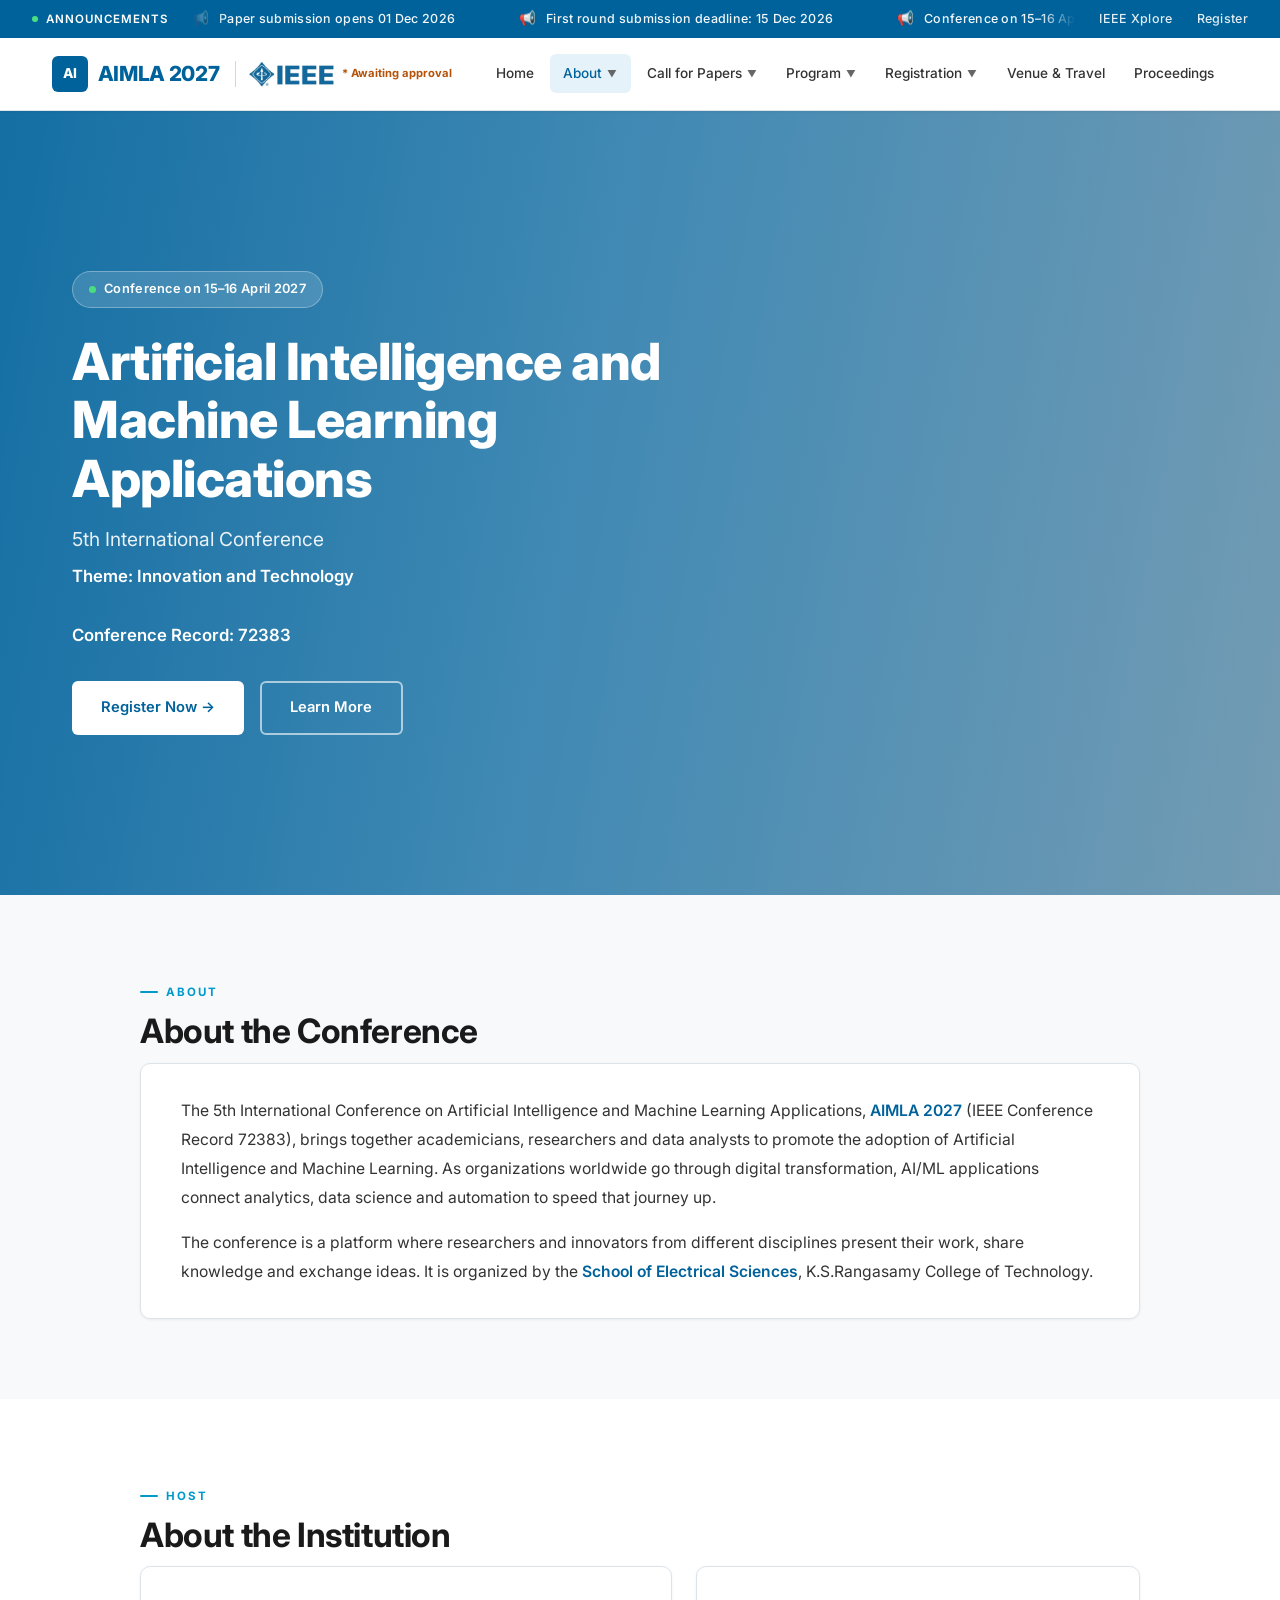
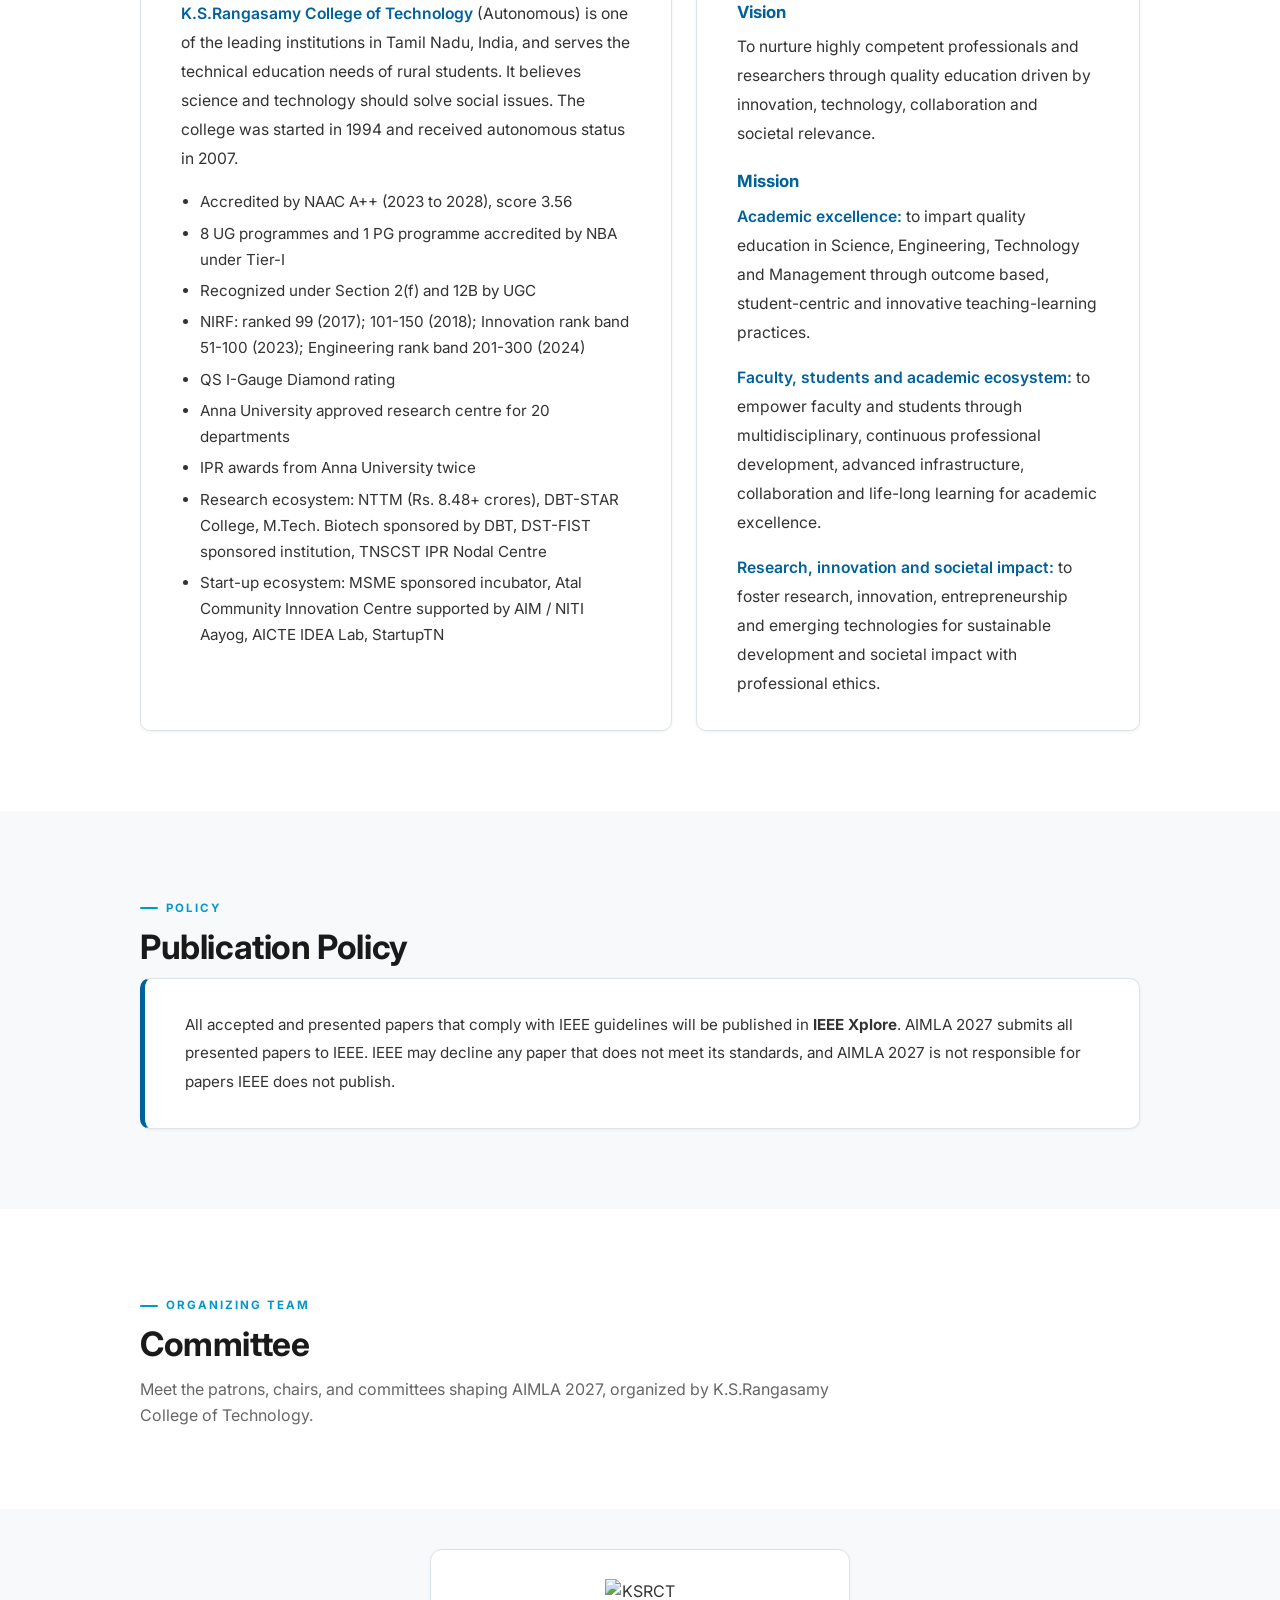
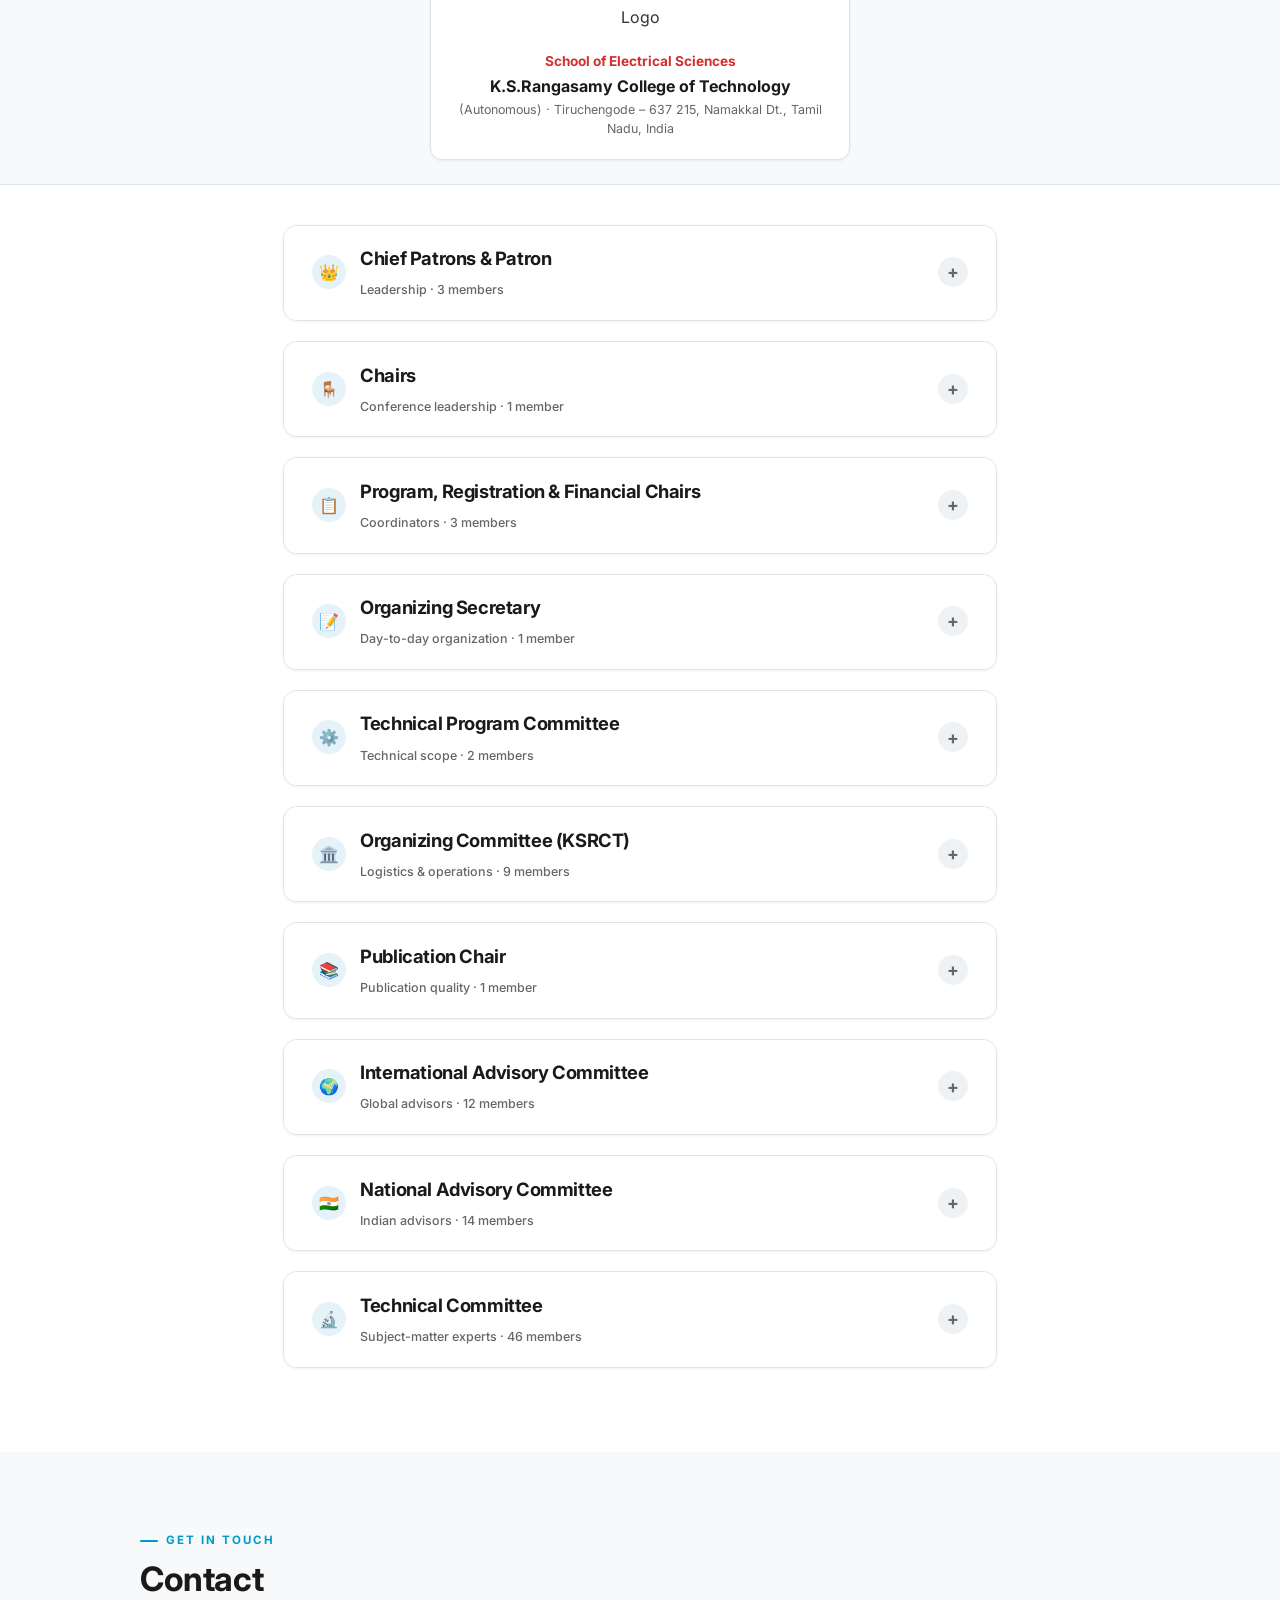
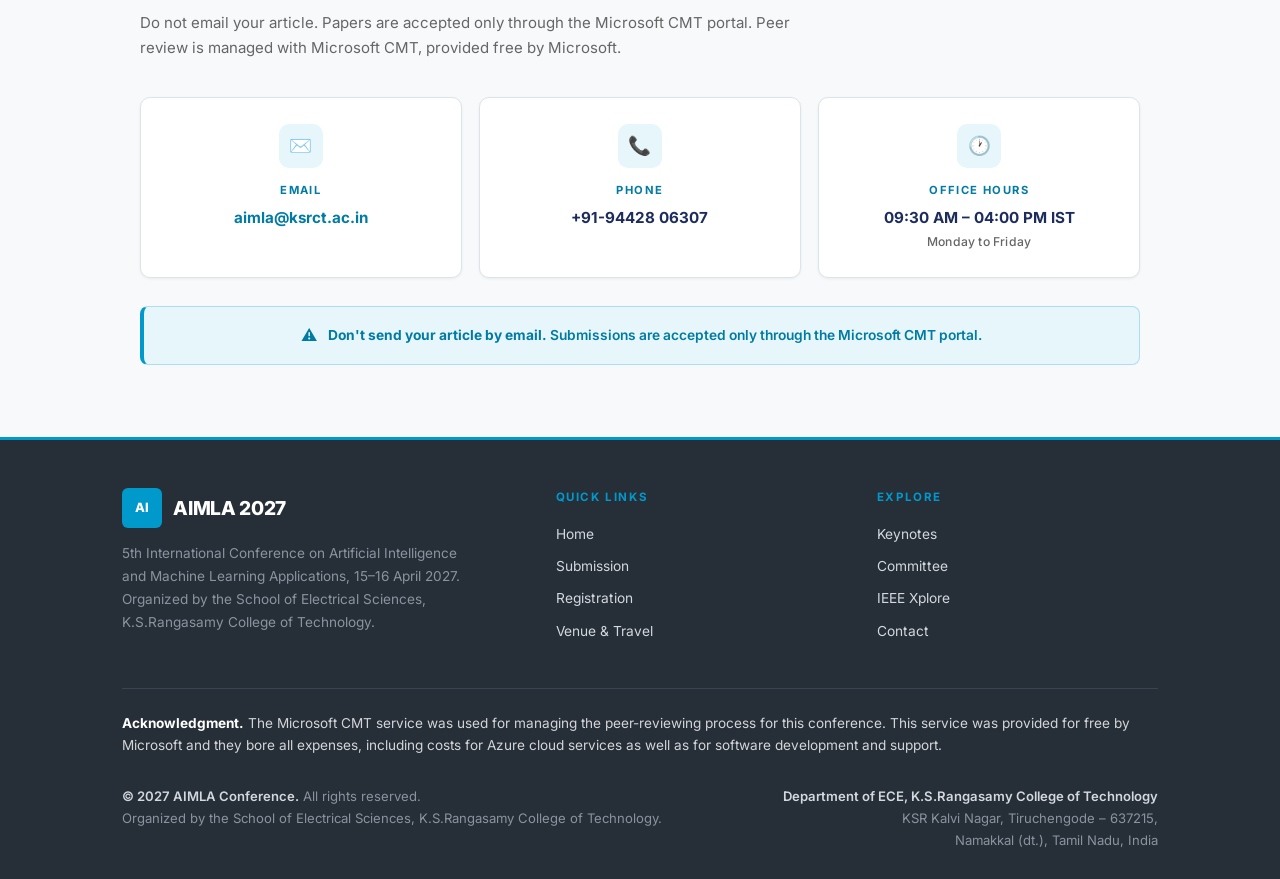
==== about.html @ a064c9fe "Update site to match the 1st call for papers brochure - Registration fees: IEEE members $200 / Rs.10" ====
<!DOCTYPE html>
<html lang="en">
<head>
    <meta charset="UTF-8">
    <meta name="viewport" content="width=device-width, initial-scale=1.0">
    <title>About AIMLA 2027 - International Conference on AI &amp; ML Applications</title>
    <meta name="description" content="AIMLA 2027: 5th International Conference on Artificial Intelligence and Machine Learning Applications, 15–16 April 2027, K.S.Rangasamy College of Technology, Tiruchengode.">
    <link rel="preconnect" href="https://fonts.googleapis.com">
    <link rel="preconnect" href="https://fonts.gstatic.com" crossorigin>
    <link href="https://fonts.googleapis.com/css2?family=Inter:wght@300;400;500;600;700;800&family=Playfair+Display:ital,wght@0,600;0,700;1,600&display=swap" rel="stylesheet">
    <link rel="stylesheet" href="assets/css/site-header.css">
    <link rel="stylesheet" href="assets/css/about.css">
    <link rel="stylesheet" href="assets/css/site-footer.css">
</head>
<body>

    <!-- ===== TOP UTILITY BAR ===== -->
    <div class="top-bar">
        <div class="top-bar-left">Announcements</div>

        <div class="marquee-wrap" aria-label="Announcements">
            <div class="marquee-track">
                <span>Paper submission opens 01 Dec 2026</span>
                <span>First round submission deadline: 15 Dec 2026</span>
                <span>Conference on 15–16 April 2027</span>
                <span>Hybrid mode is only for foreign authors · Indian authors must present offline</span>
                <span>Submit only via Microsoft CMT portal</span>
                <!-- duplicate for seamless loop -->
                <span aria-hidden="true">Paper submission opens 01 Dec 2026</span>
                <span aria-hidden="true">First round submission deadline: 15 Dec 2026</span>
                <span aria-hidden="true">Conference on 15–16 April 2027</span>
                <span aria-hidden="true">Hybrid mode is only for foreign authors · Indian authors must present offline</span>
                <span aria-hidden="true">Submit only via Microsoft CMT portal</span>
            </div>
        </div>

        <div class="top-bar-links">
            <a href="https://ieeexplore.ieee.org" target="_blank" rel="noopener">IEEE Xplore</a>
            <a href="registration.html#registration">Register</a>
        </div>
    </div>

    <!-- ===== NAVIGATION ===== -->
    <nav>
        <div class="nav-container">
            <a href="index.html" class="nav-logo">
                <span class="logo-mark">AI</span>
                AIMLA 2027                <span class="ieee-tag">
                    <img src="assets/img/ieee-logo.png" alt="IEEE" class="ieee-mark">
                    <span class="ieee-approval">* Awaiting approval</span>
                </span>
            </a>

            <button class="mobile-toggle" onclick="toggleNav()" aria-label="Menu">☰</button>

            <ul class="nav-menu" id="navMenu">
                <li class="nav-item">
                    <a href="index.html">Home</a>
                </li>

                <li class="nav-item active">
                    <a href="about.html">About <span class="chevron">▼</span></a>
                    <ul class="dropdown">
                        <li><a href="about.html#about">About Conference</a></li>
                        <li><a href="about.html#committee">Committee</a></li>
                        <li><a href="callforpapers.html#keynote-speakers">Keynote Speakers</a></li>
                    </ul>
                </li>

                <li class="nav-item">
                    <a href="callforpapers.html">Call for Papers <span class="chevron">▼</span></a>
                    <ul class="dropdown">
                        <li><a href="callforpapers.html#topics">Topics</a></li>
                        <li><a href="callforpapers.html#submission">Submission</a></li>
                        <li><a href="callforpapers.html#guidelines">Guidelines</a></li>
                    </ul>
                </li>

                <li class="nav-item">
                    <a href="program.html">Program <span class="chevron">▼</span></a>
                    <ul class="dropdown">
                        <li><a href="program.html#dates">Important Dates</a></li>
                        <li><a href="program.html#schedule">Schedule / Technical Sessions</a></li>
                    </ul>
                </li>

                <li class="nav-item">
                    <a href="registration.html">Registration <span class="chevron">▼</span></a>
                    <ul class="dropdown">
                        <li><a href="registration.html#fees">Fees</a></li>
                        <li><a href="registration.html#registration">Register Now</a></li>
                    </ul>
                </li>

                <li class="nav-item">
                    <a href="venue-travel.html">Venue &amp; Travel</a>
                </li>

                <li class="nav-item">
                    <a href="proceedings.html">Proceedings</a>
                </li>
            </ul>
        </div>
    </nav>
    <!-- ===== HERO ===== -->
    <section class="hero" id="home">
        <div class="hero-bg">
            <div class="slide active" style="background-image: url('https://images.unsplash.com/photo-1540575467063-178a50c2df87?w=1600&amp;q=80');"></div>
            <div class="slide" style="background-image: url('https://images.unsplash.com/photo-1505373877841-8d25f7d46678?w=1600&amp;q=80');"></div>
            <div class="slide" style="background-image: url('https://images.unsplash.com/photo-1515187029135-18ee286d815b?w=1600&amp;q=80');"></div>
            <div class="slide" style="background-image: url('https://images.unsplash.com/photo-1475721027785-f74eccf877e2?w=1600&amp;q=80');"></div>
        </div>
        <div class="hero-overlay"></div>
        <div class="hero-content">
            <div class="hero-inner">
                <div class="hero-badge">
                    <span class="dot"></span>
                    Conference on 15–16 April 2027                </div>
                <h1>Artificial Intelligence and Machine Learning Applications</h1>
                <p class="subtitle">5th International Conference</p>
                <p class="theme">Theme: Innovation and Technology</p>
                <p class="theme">Conference Record: 72383</p>
                <div class="hero-buttons">
                    <a href="registration.html#registration" class="btn btn-primary">Register Now →</a>
                    <a href="#about" class="btn btn-outline">Learn More</a>
                </div>
            </div>
        </div>
    </section>

    <!-- ABOUT -->
    <section id="about" class="alt-bg">
        <div class="container">
            <div class="section-label">About</div>
            <h2 class="section-title">About the Conference</h2>
            <div class="about-grid">
                <div class="about-card">
                    <p>
                        The 5th International Conference on Artificial Intelligence and Machine Learning Applications, <strong>AIMLA 2027</strong> (IEEE Conference Record 72383), brings together academicians, researchers and data analysts to promote the adoption of Artificial Intelligence and Machine Learning. As organizations worldwide go through digital transformation, AI/ML applications connect analytics, data science and automation to speed that journey up.
                    </p>
                    <p>
                        The conference is a platform where researchers and innovators from different disciplines present their work, share knowledge and exchange ideas. It is organized by the <strong>School of Electrical Sciences</strong>, K.S.Rangasamy College of Technology.
                    </p>
                </div>
            </div>
        </div>
    </section>

    <!-- ABOUT THE INSTITUTION -->
    <section id="institution">
        <div class="container">
            <div class="section-label">Host</div>
            <h2 class="section-title">About the Institution</h2>
            <div class="about-grid">
                <div class="about-card">
                    <p>
                        <strong>K.S.Rangasamy College of Technology</strong> (Autonomous) is one of the leading institutions in Tamil Nadu, India, and serves the technical education needs of rural students. It believes science and technology should solve social issues. The college was started in 1994 and received autonomous status in 2007.
                    </p>
                    <ul class="inst-list">
                        <li>Accredited by NAAC A++ (2023 to 2028), score 3.56</li>
                        <li>8 UG programmes and 1 PG programme accredited by NBA under Tier-I</li>
                        <li>Recognized under Section 2(f) and 12B by UGC</li>
                        <li>NIRF: ranked 99 (2017); 101-150 (2018); Innovation rank band 51-100 (2023); Engineering rank band 201-300 (2024)</li>
                        <li>QS I-Gauge Diamond rating</li>
                        <li>Anna University approved research centre for 20 departments</li>
                        <li>IPR awards from Anna University twice</li>
                        <li>Research ecosystem: NTTM (Rs. 8.48+ crores), DBT-STAR College, M.Tech. Biotech sponsored by DBT, DST-FIST sponsored institution, TNSCST IPR Nodal Centre</li>
                        <li>Start-up ecosystem: MSME sponsored incubator, Atal Community Innovation Centre supported by AIM / NITI Aayog, AICTE IDEA Lab, StartupTN</li>
                    </ul>
                </div>
                <div class="about-card">
                    <h3 class="inst-head">Vision</h3>
                    <p>To nurture highly competent professionals and researchers through quality education driven by innovation, technology, collaboration and societal relevance.</p>
                    <h3 class="inst-head">Mission</h3>
                    <p><strong>Academic excellence:</strong> to impart quality education in Science, Engineering, Technology and Management through outcome based, student-centric and innovative teaching-learning practices.</p>
                    <p><strong>Faculty, students and academic ecosystem:</strong> to empower faculty and students through multidisciplinary, continuous professional development, advanced infrastructure, collaboration and life-long learning for academic excellence.</p>
                    <p><strong>Research, innovation and societal impact:</strong> to foster research, innovation, entrepreneurship and emerging technologies for sustainable development and societal impact with professional ethics.</p>
                </div>
            </div>
        </div>
    </section>

    <!-- PUBLICATION POLICY -->
    <section id="policy" class="alt-bg">
        <div class="container">
            <div class="section-label">Policy</div>
            <h2 class="section-title">Publication Policy</h2>
            <div class="policy-card">
                <p>
                    All accepted and presented papers that comply with IEEE guidelines will be published in <strong>IEEE Xplore</strong>. AIMLA 2027 submits all presented papers to IEEE. IEEE may decline any paper that does not meet its standards, and AIMLA 2027 is not responsible for papers IEEE does not publish.
                </p>
</div>
        </div>
    </section>

    <!-- COMMITTEE HEADER (replaces the old Committee Hero) -->
    <section id="committee">
        <div class="container">
            <div class="section-label">Organizing Team</div>
            <h2 class="section-title">Committee</h2>
            <p class="section-desc" style="color: var(--text-muted); font-size: 1rem; max-width: 720px; margin-bottom: 0;">
                Meet the patrons, chairs, and committees shaping AIMLA 2027, organized by K.S.Rangasamy College of Technology.
            </p>
        </div>
    </section>

    <!-- ===== ORGANIZERS ===== -->
    <section class="organizers" id="organizers" style="padding: 2.5rem 2rem 1.5rem;">
        <div class="org-grid org-single">
            <div class="org-card">
                <div class="org-logo">
                    <img src="https://static.wixstatic.com/media/8faa5b_3dc1d5462a7143ef912d4c96c3cba449~mv2.png/v1/fill/w_165,h_153,al_c,q_85/8faa5b_3dc1d5462a7143ef912d4c96c3cba449~mv2.png" alt="KSRCT Logo" loading="lazy">
                </div>
                <h3>School of Electrical Sciences</h3>
                <h4>K.S.Rangasamy College of Technology</h4>
                <p>(Autonomous) · Tiruchengode – 637 215, Namakkal Dt., Tamil Nadu, India</p>
            </div>

        </div>
    </section>

    <!-- ===== COMMITTEE LAYOUT: ALL COLLAPSIBLE SECTIONS ===== -->
    <div class="committee-layout">

        <!-- 1. CHIEF PATRONS & PATRON -->
        <div class="committee-section" id="chief-patrons">
            <button class="section-header" onclick="toggleSection(this)">
                <div class="section-header-left">
                    <span class="section-icon-badge">👑</span>
                    <div>
                        <div class="section-title">Chief Patrons &amp; Patron</div>
                        <div class="section-subtitle">Leadership · 3 members</div>
                    </div>
                </div>
                <span class="section-toggle-icon">+</span>
            </button>
            <div class="section-body">
                <div class="section-body-inner">
                    <div class="member-list">
                        <div class="member-item">
                            <span class="member-name">Mr. R. Srinivasan</span>
                            <span class="member-detail">Chairman, KSREI</span>
                        </div>
                        <div class="member-item">
                            <span class="member-name">Mr. K. S. Sachin</span>
                            <span class="member-detail">Vice Chairman, KSREI</span>
                        </div>
                        <div class="member-item">
                            <span class="member-name">Dr. R. Gopalakrishnan</span>
                            <span class="member-detail">Principal, KSRCT</span>
                        </div>
                    </div>
                </div>
            </div>
        </div>

        <!-- 2. CHAIRS -->
        <div class="committee-section" id="chairs">
            <button class="section-header" onclick="toggleSection(this)">
                <div class="section-header-left">
                    <span class="section-icon-badge">🪑</span>
                    <div>
                        <div class="section-title">Chairs</div>
                        <div class="section-subtitle">Conference leadership · 1 member</div>
                    </div>
                </div>
                <span class="section-toggle-icon">+</span>
            </button>
            <div class="section-body">
                <div class="section-body-inner">
                    <div class="member-list">
                        <div class="member-item">
                            <span class="member-name">Dr. K. B. Jayanthi</span>
                            <span class="member-detail">Professor / ECE and Controller of Examination (CoE), KSRCT</span>
                        </div>
                    </div>
                </div>
            </div>
        </div>

        <!-- 3. PROGRAM, REGISTRATION & FINANCIAL CHAIRS -->
        <div class="committee-section" id="program-chairs">
            <button class="section-header" onclick="toggleSection(this)">
                <div class="section-header-left">
                    <span class="section-icon-badge">📋</span>
                    <div>
                        <div class="section-title">Program, Registration &amp; Financial Chairs</div>
                        <div class="section-subtitle">Coordinators · 3 members</div>
                    </div>
                </div>
                <span class="section-toggle-icon">+</span>
            </button>
            <div class="section-body">
                <div class="section-body-inner">
                    <div class="member-list">
                        <div class="member-item">
                            <span class="member-name">Dr. P. Kumar</span>
                            <span class="member-detail">Program Chair</span>
                        </div>
                        <div class="member-item">
                            <span class="member-name">Dr. J. Nithya</span>
                            <span class="member-detail">Conference Registration Chair</span>
                        </div>
                        <div class="member-item">
                            <span class="member-name">Dr. D. Mugilan</span>
                            <span class="member-detail">Financial Chair</span>
                        </div>
                    </div>
                </div>
            </div>
        </div>

        <!-- 4. ORGANIZING SECRETARY -->
        <div class="committee-section" id="org-secretary">
            <button class="section-header" onclick="toggleSection(this)">
                <div class="section-header-left">
                    <span class="section-icon-badge">📝</span>
                    <div>
                        <div class="section-title">Organizing Secretary</div>
                        <div class="section-subtitle">Day-to-day organization · 1 member</div>
                    </div>
                </div>
                <span class="section-toggle-icon">+</span>
            </button>
            <div class="section-body">
                <div class="section-body-inner">
                    <div class="member-list">
                        <div class="member-item">
                            <span class="member-name">Dr. C. Rajasekaran</span>
                            <span class="member-detail">Director, Industry Institute Interaction, KSRCT</span>
                        </div>
                    </div>
                </div>
            </div>
        </div>

        <!-- 5. TECHNICAL PROGRAM COMMITTEE -->
        <div class="committee-section" id="tech-program">
            <button class="section-header" onclick="toggleSection(this)">
                <div class="section-header-left">
                    <span class="section-icon-badge">⚙️</span>
                    <div>
                        <div class="section-title">Technical Program Committee</div>
                        <div class="section-subtitle">Technical scope · 2 members</div>
                    </div>
                </div>
                <span class="section-toggle-icon">+</span>
            </button>
            <div class="section-body">
                <div class="section-body-inner">
                    <div class="member-list">
                        <div class="member-item">
                            <span class="member-name">Dr. R. Balamurugan</span>
                            <span class="member-detail">Technical Program Committee</span>
                        </div>
                        <div class="member-item">
                            <span class="member-name">Dr. S. Velmurugan</span>
                            <span class="member-detail">Technical Program Committee</span>
                        </div>
                    </div>
                </div>
            </div>
        </div>

        <!-- 6. ORGANIZING COMMITTEE (KSRCT) -->
        <div class="committee-section" id="org-committee">
            <button class="section-header" onclick="toggleSection(this)">
                <div class="section-header-left">
                    <span class="section-icon-badge">🏛️</span>
                    <div>
                        <div class="section-title">Organizing Committee (KSRCT)</div>
                        <div class="section-subtitle">Logistics &amp; operations · 9 members</div>
                    </div>
                </div>
                <span class="section-toggle-icon">+</span>
            </button>
            <div class="section-body">
                <div class="section-body-inner">
                    <div class="member-list">
                        <div class="member-item">
                            <span class="member-name">Dr. S. Jayamani</span>
                            <span class="member-detail">Organizing Committee, KSRCT</span>
                        </div>
                        <div class="member-item">
                            <span class="member-name">Dr. A. Thangadurai</span>
                            <span class="member-detail">Organizing Committee, KSRCT</span>
                        </div>
                        <div class="member-item">
                            <span class="member-name">Mr. M. Dhanapal</span>
                            <span class="member-detail">Organizing Committee, KSRCT</span>
                        </div>
                        <div class="member-item">
                            <span class="member-name">Mrs. C. Saranya</span>
                            <span class="member-detail">Organizing Committee, KSRCT</span>
                        </div>
                        <div class="member-item">
                            <span class="member-name">Mrs. K. Gogila Devi</span>
                            <span class="member-detail">Organizing Committee, KSRCT</span>
                        </div>
                        <div class="member-item">
                            <span class="member-name">Mr. N. Rajasekaran</span>
                            <span class="member-detail">Organizing Committee, KSRCT</span>
                        </div>
                        <div class="member-item">
                            <span class="member-name">Mrs. S. Jaividhya</span>
                            <span class="member-detail">Organizing Committee, KSRCT</span>
                        </div>
                        <div class="member-item">
                            <span class="member-name">Mr. T. Rajavenkatesan</span>
                            <span class="member-detail">Organizing Committee, KSRCT</span>
                        </div>
                        <div class="member-item">
                            <span class="member-name">Mrs. V. P. Kalaiyarasi</span>
                            <span class="member-detail">Organizing Committee, KSRCT</span>
                        </div>
                    </div>
                </div>
            </div>
        </div>

        <!-- 7. PUBLICATION CHAIR -->
        <div class="committee-section" id="publication-chair">
            <button class="section-header" onclick="toggleSection(this)">
                <div class="section-header-left">
                    <span class="section-icon-badge">📚</span>
                    <div>
                        <div class="section-title">Publication Chair</div>
                        <div class="section-subtitle">Publication quality · 1 member</div>
                    </div>
                </div>
                <span class="section-toggle-icon">+</span>
            </button>
            <div class="section-body">
                <div class="section-body-inner">
                    <div class="member-list">
                        <div class="member-item">
                            <span class="member-name">Dr. D. Sri Vidhya</span>
                            <span class="member-detail">Publication Chair</span>
                        </div>
                    </div>
                </div>
            </div>
        </div>

        <!-- 8. INTERNATIONAL ADVISORY COMMITTEE -->
        <div class="committee-section" id="intl-advisory">
            <button class="section-header" onclick="toggleSection(this)">
                <div class="section-header-left">
                    <span class="section-icon-badge">🌍</span>
                    <div>
                        <div class="section-title">International Advisory Committee</div>
                        <div class="section-subtitle">Global advisors · 12 members</div>
                    </div>
                </div>
                <span class="section-toggle-icon">+</span>
            </button>
            <div class="section-body">
                <div class="section-body-inner">
                    <div class="member-list">
                        <div class="member-item"><span class="member-name">Prof. Nigel Lovell</span><span class="member-detail">University of New South Wales, Australia</span></div>
                        <div class="member-item"><span class="member-name">Prof. Ajay Anand</span><span class="member-detail">University of Rochester, USA</span></div>
                        <div class="member-item"><span class="member-name">Prof. Ganesh Naik</span><span class="member-detail">Flinders University, Australia</span></div>
                        <div class="member-item"><span class="member-name">Prof. Xin-She Yang</span><span class="member-detail">Middlesex University London, UK</span></div>
                        <div class="member-item"><span class="member-name">Prof. Lipo Wang</span><span class="member-detail">Nanyang Technological University, Singapore</span></div>
                        <div class="member-item"><span class="member-name">Prof. Abu Zaharin Ahmad</span><span class="member-detail">University Malaysia Pahang, Malaysia</span></div>
                        <div class="member-item"><span class="member-name">Prof. Massimo Ficco</span><span class="member-detail">University of Campania Luigi Vanvitelli, Italy</span></div>
                        <div class="member-item"><span class="member-name">Prof. Yui Wing Leung</span><span class="member-detail">Hong Kong Baptist University, Hong Kong</span></div>
                        <div class="member-item"><span class="member-name">Prof. Lai Khin Wee</span><span class="member-detail">University of Malaya, Kuala Lumpur, Malaysia</span></div>
                        <div class="member-item"><span class="member-name">Prof. M. S. Al Salameh</span><span class="member-detail">University of Science &amp; Technology Irbid, Jordan</span></div>
                        <div class="member-item"><span class="member-name">Prof. Ishak bin Abdul Razak</span><span class="member-detail">MAHSA University, Malaysia</span></div>
                        <div class="member-item"><span class="member-name">Prof. Ramani Kannan</span><span class="member-detail">Universiti Teknologi PETRONAS, Malaysia</span></div>
                    </div>
                </div>
            </div>
        </div>

        <!-- 9. NATIONAL ADVISORY COMMITTEE -->
        <div class="committee-section" id="natl-advisory">
            <button class="section-header" onclick="toggleSection(this)">
                <div class="section-header-left">
                    <span class="section-icon-badge">🇮🇳</span>
                    <div>
                        <div class="section-title">National Advisory Committee</div>
                        <div class="section-subtitle">Indian advisors · 14 members</div>
                    </div>
                </div>
                <span class="section-toggle-icon">+</span>
            </button>
            <div class="section-body">
                <div class="section-body-inner">
                    <div class="member-list">
                        <div class="member-item"><span class="member-name">Dr. P. Sakthivel</span><span class="member-detail">Chairman, IEEE Madras Section, Chennai</span></div>
                        <div class="member-item"><span class="member-name">Dr. S. Radha</span><span class="member-detail">Secretary, IEEE Madras Section</span></div>
                        <div class="member-item"><span class="member-name">Dr. S. Brindha</span><span class="member-detail">Treasurer, IEEE Madras Section</span></div>
                        <div class="member-item"><span class="member-name">Dr. S. Koteeswaran</span><span class="member-detail">Chair, Computer Society – IEEE Madras Section</span></div>
                        <div class="member-item"><span class="member-name">Dr. V. Nagarajan</span><span class="member-detail">IEEE Conference Vice Chair – IEEE Madras Section</span></div>
                        <div class="member-item"><span class="member-name">Mr. Shrikrishna Chippalkatti</span><span class="member-detail">Scientist 'E', C-DAC Bangalore</span></div>
                        <div class="member-item"><span class="member-name">Dr. A. K. Bhattacharjee</span><span class="member-detail">National Institute of Technology, Durgapur</span></div>
                        <div class="member-item"><span class="member-name">Dr. A. K. Mal</span><span class="member-detail">National Institute of Technology, Durgapur</span></div>
                        <div class="member-item"><span class="member-name">Dr. B. Surendiran</span><span class="member-detail">National Institute of Technology, Puducherry</span></div>
                        <div class="member-item"><span class="member-name">Dr. T. Veerakumar</span><span class="member-detail">National Institute of Technology, Goa</span></div>
                        <div class="member-item"><span class="member-name">Dr. S. Jeevananthan</span><span class="member-detail">Puducherry Technological University</span></div>
                        <div class="member-item"><span class="member-name">Dr. H. S. Behera</span><span class="member-detail">VSS University of Technology, Odisha</span></div>
                        <div class="member-item"><span class="member-name">Mr. Balakumar Chinnusamy</span><span class="member-detail">VVDN Technologies, Coimbatore</span></div>
                        <div class="member-item"><span class="member-name">Mr. V. Chandran</span><span class="member-detail">Tiger Analytics, Chennai</span></div>
                    </div>
                </div>
            </div>
        </div>

        <!-- 10. TECHNICAL COMMITTEE -->
        <div class="committee-section" id="tech-committee">
            <button class="section-header" onclick="toggleSection(this)">
                <div class="section-header-left">
                    <span class="section-icon-badge">🔬</span>
                    <div>
                        <div class="section-title">Technical Committee</div>
                        <div class="section-subtitle">Subject-matter experts · 46 members</div>
                    </div>
                </div>
                <span class="section-toggle-icon">+</span>
            </button>
            <div class="section-body">
                <div class="section-body-inner">
                    <div class="member-list">
                        <div class="member-item"><span class="member-name">Prof. Wong Wai Kit</span><span class="member-detail">Multimedia University, Malaysia</span></div>
                        <div class="member-item"><span class="member-name">Prof. Ching-Wen Ma</span><span class="member-detail">National Yang Ming Chiao Tung University, Taiwan</span></div>
                        <div class="member-item"><span class="member-name">Prof. Xiao-Zhi Gao</span><span class="member-detail">University of Eastern Finland, Finland</span></div>
                        <div class="member-item"><span class="member-name">Prof. Habtamu Mohammed</span><span class="member-detail">Wollo University, Ethiopia</span></div>
                        <div class="member-item"><span class="member-name">Prof. Hossein Moeinzadeh</span><span class="member-detail">The University of Sydney, Australia</span></div>
                        <div class="member-item"><span class="member-name">Dr. P. Karuppanan</span><span class="member-detail">Associate Professor / ECE, MNNIT Allahabad</span></div>
                        <div class="member-item"><span class="member-name">Dr. M. N. Suresh</span><span class="member-detail">Associate Professor / ECE, Thiagarajar College of Engineering, Madurai</span></div>
                        <div class="member-item"><span class="member-name">Dr. V. D. Ambeth Kumar</span><span class="member-detail">Associate Professor and Head / CSE, Mizoram University</span></div>
                        <div class="member-item"><span class="member-name">Dr. M. Arun</span><span class="member-detail">Professor / Embedded Technology, VIT University, Vellore</span></div>
                        <div class="member-item"><span class="member-name">Dr. R. Dhanalakshmi</span><span class="member-detail">Associate Professor &amp; Head, IIIT Tiruchirappalli</span></div>
                        <div class="member-item"><span class="member-name">Dr. L. Ashok Kumar</span><span class="member-detail">Professor / EEE, PSG College of Technology, Coimbatore</span></div>
                        <div class="member-item"><span class="member-name">Dr. P. Suresh Varma</span><span class="member-detail">Professor / CSE, Adikavi Nannaya University, Andhra Pradesh</span></div>
                        <div class="member-item"><span class="member-name">Dr. J. Kalaiselvi</span><span class="member-detail">Assistant Professor / EEE, IIT Ropar</span></div>
                        <div class="member-item"><span class="member-name">Dr. E. Sasikala</span><span class="member-detail">Professor / CSE, SRM University, Chennai</span></div>
                        <div class="member-item"><span class="member-name">Dr. Rajib Kar</span><span class="member-detail">Assistant Professor / ECE, NIT Durgapur</span></div>
                        <div class="member-item"><span class="member-name">Dr. Arnab Nandi</span><span class="member-detail">Assistant Professor / ECE, NIT Silchar, Assam</span></div>
                        <div class="member-item"><span class="member-name">Dr. R. Murugan</span><span class="member-detail">Assistant Professor / ECE, NIT Silchar, Assam</span></div>
                        <div class="member-item"><span class="member-name">Dr. P. Anandha Kumar</span><span class="member-detail">Professor / IT, Madras Institute of Technology, Chennai</span></div>
                        <div class="member-item"><span class="member-name">Dr. Durbadal Mandal</span><span class="member-detail">Assistant Professor / ECE, NIT Durgapur</span></div>
                        <div class="member-item"><span class="member-name">Dr. T. Laxmikandan</span><span class="member-detail">Associate Professor / ECE, Anna University (CEG), Chennai</span></div>
                        <div class="member-item"><span class="member-name">Dr. C. Gunavathi</span><span class="member-detail">Associate Professor, VIT Vellore</span></div>
                        <div class="member-item"><span class="member-name">Dr. M. Nirmala</span><span class="member-detail">Associate Professor / ECE, Sri Sakthi Institute, Coimbatore</span></div>
                        <div class="member-item"><span class="member-name">Dr. Vikas Maheswari</span><span class="member-detail">Professor / ECE, Gurunanak Institutions, Hyderabad</span></div>
                        <div class="member-item"><span class="member-name">Dr. C. Puttamadappa</span><span class="member-detail">Professor and Registrar, Dayananda Sagar University, Bengaluru</span></div>
                        <div class="member-item"><span class="member-name">Dr. V. Sumathy</span><span class="member-detail">Principal, Government College of Engineering, Dharmapuri</span></div>
                        <div class="member-item"><span class="member-name">Dr. C. Vasanthanayaki</span><span class="member-detail">Principal, Government College of Engineering, Salem</span></div>
                        <div class="member-item"><span class="member-name">Dr. K. Udayakumar</span><span class="member-detail">Professor / EEE, Anna University, Chennai</span></div>
                        <div class="member-item"><span class="member-name">Dr. P. Somasundaram</span><span class="member-detail">Professor / EEE, CEG, Anna University, Chennai</span></div>
                        <div class="member-item"><span class="member-name">Dr. P. Palanisamy</span><span class="member-detail">Professor / ECE, NIT Tiruchirappalli</span></div>
                        <div class="member-item"><span class="member-name">Dr. G. Saravanailango</span><span class="member-detail">Professor / EEE, NIT Tiruchirappalli</span></div>
                        <div class="member-item"><span class="member-name">Dr. N. Rajasekar</span><span class="member-detail">Professor / EEE, VIT University, Vellore</span></div>
                        <div class="member-item"><span class="member-name">Dr. S. Jothilakshmi</span><span class="member-detail">Associate Professor / ECE, Annamalai University</span></div>
                        <div class="member-item"><span class="member-name">Dr. M. Madheswaran</span><span class="member-detail">Principal / Past Chairman IEEE, Muthayammal Engineering College</span></div>
                        <div class="member-item"><span class="member-name">Dr. B. Banurekha</span><span class="member-detail">Associate Professor / BME, PSG College of Technology</span></div>
                        <div class="member-item"><span class="member-name">Dr. N. Nithyavathy</span><span class="member-detail">Associate Professor / Mechatronics, Kongu Engineering College</span></div>
                        <div class="member-item"><span class="member-name">Dr. M. Balasubramanian</span><span class="member-detail">Professor &amp; Head, Excel Engineering College, Perundurai</span></div>
                        <div class="member-item"><span class="member-name">Dr. S. Maheswaran</span><span class="member-detail">Associate Professor / ECE, Kongu Engineering College</span></div>
                        <div class="member-item"><span class="member-name">Dr. N. Santhiyakumari</span><span class="member-detail">Professor &amp; Head / ECE, Knowledge Institute of Technology, Salem</span></div>
                        <div class="member-item"><span class="member-name">Mrs. S. Deivanayagi</span><span class="member-detail">Associate Professor / ECE, Sri Sairam Institute of Technology</span></div>
                        <div class="member-item"><span class="member-name">Dr. S. Md. Mansoor Roomi</span><span class="member-detail">Professor / ECE, Thiagarajar College of Engineering, Madurai</span></div>
                        <div class="member-item"><span class="member-name">Dr. P. G. S. Velmurugan</span><span class="member-detail">Associate Professor / ECE, Thiagarajar College of Engineering</span></div>
                        <div class="member-item"><span class="member-name">Dr. K. R. Valluvan</span><span class="member-detail">Prof &amp; COE, Velalar College of Engineering and Technology</span></div>
                        <div class="member-item"><span class="member-name">Dr. S. Mangai</span><span class="member-detail">Prof. &amp; Head / BME, Velalar College of Engineering and Technology</span></div>
                        <div class="member-item"><span class="member-name">Dr. P. Sakthivel</span><span class="member-detail">Prof. &amp; Head / EEE, Velalar College of Engineering and Technology</span></div>
                        <div class="member-item"><span class="member-name">Mr. K. Rajaram</span><span class="member-detail">AP / BME, Velalar College of Engineering and Technology</span></div>
                        <div class="member-item"><span class="member-name">Mrs. S. Maheswari</span><span class="member-detail">AP / BME, Velalar College of Engineering and Technology</span></div>
                    </div>
                </div>
            </div>
        </div>

    </div>

    <script src="assets/script/about.js"></script>
    <!-- ===== CONTACT ===== -->
    <main class="main-content" id="contact">
        <div class="container">
            <div class="section-label">Get in Touch</div>
            <h1 class="section-title">Contact</h1>
            <p class="section-desc">
                Do not email your article. Papers are accepted only through the Microsoft CMT portal. Peer review is managed with Microsoft CMT, provided free by Microsoft.
            </p>
            <div class="contact-grid">
                <div class="contact-card">
                    <div class="contact-icon">✉️</div>
                    <h4>Email</h4>
                    <p><a href="mailto:aimla@ksrct.ac.in">aimla@ksrct.ac.in</a></p>
                </div>
                <div class="contact-card">
                    <div class="contact-icon">📞</div>
                    <h4>Phone</h4>
                    <p>+91-94428 06307</p>
                </div>
                <div class="contact-card">
                    <div class="contact-icon">🕐</div>
                    <h4>Office Hours</h4>
                    <p>
                        09:30 AM – 04:00 PM IST                        <span class="subline">Monday to Friday</span>
                    </p>
                </div>
            </div>
            <div class="contact-note">
                <span class="note-icon">⚠️</span>
                <p><strong>Don't send your article by email.</strong> Submissions are accepted only through the Microsoft CMT portal.</p>
            </div>
        </div>
    </main>

    <!-- ===== FOOTER ===== -->
    <footer>
        <div class="footer-inner">
            <div class="footer-top">
                <div class="footer-brand-block footer-col">
                    <div class="footer-logo">
                        <span class="logo-mark">AI</span>
                        <span class="brand-name">AIMLA 2027</span>
                    </div>
                    <p class="brand-desc">
                        5th International Conference on Artificial Intelligence and Machine Learning Applications, 15–16 April 2027. Organized by the School of Electrical Sciences, K.S.Rangasamy College of Technology.                    </p>
                </div>
                <div class="footer-col">
                    <h5>Quick Links</h5>
                    <ul>
                        <li><a href="index.html">Home</a></li>
                        <li><a href="callforpapers.html#submission">Submission</a></li>
                        <li><a href="registration.html">Registration</a></li>
                        <li><a href="venue-travel.html">Venue &amp; Travel</a></li>
                    </ul>
                </div>
                <div class="footer-col">
                    <h5>Explore</h5>
                    <ul>
                        <li><a href="callforpapers.html#keynote-speakers">Keynotes</a></li>
                        <li><a href="about.html#committee">Committee</a></li>
                        <li><a href="https://ieeexplore.ieee.org" target="_blank" rel="noopener">IEEE Xplore</a></li>
                        <li><a href="#contact">Contact</a></li>
                    </ul>
                </div>
            </div>
            <p class="footer-ack"><strong>Acknowledgment.</strong> The Microsoft CMT service was used for managing the peer-reviewing process for this conference. This service was provided for free by Microsoft and they bore all expenses, including costs for Azure cloud services as well as for software development and support.</p>
            <div class="footer-bottom">
                <div class="footer-copy">
                    <strong>© 2027 AIMLA Conference.</strong> All rights reserved.<br>
                    Organized by the School of Electrical Sciences, K.S.Rangasamy College of Technology.                </div>
                <div class="footer-address">
                    <strong>Department of ECE, K.S.Rangasamy College of Technology</strong><br>
                    KSR Kalvi Nagar, Tiruchengode – 637215,<br>
                    Namakkal (dt.), Tamil Nadu, India
                </div>
            </div>
        </div>
    </footer>

    <script src="assets/script/site.js"></script>
</body>
</html>
---- assets/css/site-header.css ----
* { margin: 0; padding: 0; box-sizing: border-box; }

:root {
    --ieee-blue: #00629B;
    --ieee-blue-dark: #004a75;
    --ieee-blue-light: #e6f2f9;
    --ieee-cyan: #00b5e2;
    --text-dark: #1a1a1a;
    --text-body: #333333;
    --text-muted: #666666;
    --bg-white: #ffffff;
    --border: #dce4ea;
    --shadow-sm: 0 1px 3px rgba(0,0,0,0.08);
    --shadow-md: 0 4px 12px rgba(0,0,0,0.1);
    --shadow-lg: 0 10px 30px rgba(0,0,0,0.14);
}

html { scroll-behavior: smooth; }

body {
    font-family: 'Inter', -apple-system, BlinkMacSystemFont, 'Segoe UI', sans-serif;
    background: var(--bg-white);
    color: var(--text-body);
    line-height: 1.65;
    -webkit-font-smoothing: antialiased;
}

/* ===== TOP UTILITY BAR with marquee ===== */
.top-bar {
    background: var(--ieee-blue);
    color: #fff;
    font-size: 0.78rem;
    padding: 0.5rem 2rem;
    display: flex;
    justify-content: space-between;
    align-items: center;
    gap: 1.5rem;
    letter-spacing: 0.3px;
}

.top-bar-left {
    font-weight: 600;
    white-space: nowrap;
    flex-shrink: 0;
    display: flex;
    align-items: center;
    gap: 0.5rem;
    text-transform: uppercase;
    letter-spacing: 1px;
    font-size: 0.72rem;
}

.top-bar-left::before {
    content: '';
    width: 6px;
    height: 6px;
    background: #4ade80;
    border-radius: 50%;
    animation: pulse 2s infinite;
}

@keyframes pulse {
    0%, 100% { opacity: 1; transform: scale(1); }
    50% { opacity: 0.5; transform: scale(1.4); }
}

.marquee-wrap {
    flex: 1;
    overflow: hidden;
    position: relative;
    mask-image: linear-gradient(to right, transparent 0%, #000 4%, #000 96%, transparent 100%);
    -webkit-mask-image: linear-gradient(to right, transparent 0%, #000 4%, #000 96%, transparent 100%);
}

.marquee-track {
    display: inline-flex;
    white-space: nowrap;
    animation: scroll-left 35s linear infinite;
    will-change: transform;
}

.marquee-track span {
    padding-right: 4rem;
    color: rgba(255,255,255,0.95);
    font-weight: 500;
}

.marquee-track span::before {
    content: '📢';
    margin-right: 0.6rem;
    font-size: 0.85rem;
}

@keyframes scroll-left {
    0%   { transform: translateX(0); }
    100% { transform: translateX(-50%); }
}

.marquee-wrap:hover .marquee-track {
    animation-play-state: paused;
}

.top-bar-links {
    display: flex;
    gap: 1.5rem;
    flex-shrink: 0;
}

.top-bar-links a {
    color: rgba(255,255,255,0.88);
    text-decoration: none;
    transition: color 0.2s;
    font-weight: 500;
    white-space: nowrap;
}

.top-bar-links a:hover { color: #fff; }

/* ===== NAVIGATION ===== */
nav {
    position: sticky;
    top: 0;
    width: 100%;
    background: rgba(255,255,255,0.98);
    backdrop-filter: blur(10px);
    border-bottom: 1px solid var(--border);
    z-index: 1000;
    box-shadow: var(--shadow-sm);
}

.nav-container {
    max-width: 1240px;
    margin: 0 auto;
    display: flex;
    justify-content: space-between;
    align-items: center;
    height: 72px;
    padding: 0 2rem;
}

.nav-logo {
    display: flex;
    align-items: center;
    gap: 0.6rem;
    font-size: 1.3rem;
    font-weight: 800;
    color: var(--ieee-blue);
    text-decoration: none;
    letter-spacing: -0.3px;
    flex-shrink: 0;
}

.nav-logo .logo-mark {
    width: 36px;
    height: 36px;
    background: var(--ieee-blue);
    border-radius: 6px;
    display: flex;
    align-items: center;
    justify-content: center;
    color: #fff;
    font-size: 0.85rem;
    font-weight: 800;
}

/* ===== NAV MENU ===== */
.nav-menu {
    display: flex;
    align-items: center;
    gap: 0.15rem;
    list-style: none;
}

.nav-item {
    position: relative;
}

.nav-item > a {
    display: inline-flex;
    align-items: center;
    gap: 0.3rem;
    color: var(--text-body);
    text-decoration: none;
    font-size: 0.85rem;
    font-weight: 500;
    padding: 0.55rem 0.85rem;
    border-radius: 6px;
    transition: all 0.2s;
    white-space: nowrap;
    cursor: pointer;
}

.nav-item > a:hover,
.nav-item.active > a {
    color: var(--ieee-blue);
    background: var(--ieee-blue-light);
}

.nav-item .chevron {
    font-size: 0.6rem;
    transition: transform 0.25s;
    color: var(--text-muted);
    display: inline-block;
    line-height: 1;
}

.nav-item:hover .chevron,
.nav-item.open .chevron {
    transform: rotate(180deg);
    color: var(--ieee-blue);
}

/* ===== DROPDOWN ===== */
.dropdown {
    position: absolute;
    top: calc(100% + 8px);
    left: 0;
    min-width: 220px;
    background: #fff;
    border: 1px solid var(--border);
    border-radius: 10px;
    box-shadow: var(--shadow-lg);
    padding: 0.5rem;
    list-style: none;
    opacity: 0;
    visibility: hidden;
    transform: translateY(-8px);
    transition: opacity 0.2s ease, transform 0.2s ease, visibility 0.2s;
    z-index: 100;
}

.nav-item:hover .dropdown,
.nav-item.open .dropdown {
    opacity: 1;
    visibility: visible;
    transform: translateY(0);
}

.dropdown::before {
    content: '';
    position: absolute;
    top: -8px;
    left: 0;
    right: 0;
    height: 8px;
}

.dropdown li a {
    display: flex;
    align-items: center;
    gap: 0.5rem;
    color: var(--text-body);
    text-decoration: none;
    font-size: 0.85rem;
    font-weight: 500;
    padding: 0.65rem 0.9rem;
    border-radius: 7px;
    transition: all 0.18s;
    white-space: nowrap;
}

.dropdown li a:hover {
    background: var(--ieee-blue-light);
    color: var(--ieee-blue);
    padding-left: 1.1rem;
}

.dropdown li a::before {
    content: '';
    width: 4px;
    height: 4px;
    border-radius: 50%;
    background: var(--ieee-blue);
    opacity: 0;
    transition: opacity 0.18s;
}

.dropdown li a:hover::before {
    opacity: 1;
}

/* ===== MOBILE TOGGLE ===== */
.mobile-toggle {
    display: none;
    background: none;
    border: none;
    color: var(--text-dark);
    font-size: 1.5rem;
    cursor: pointer;
    padding: 0.5rem;
}

/* ===== RESPONSIVE ===== */
@media (max-width: 1150px) {
    .nav-item > a { padding: 0.55rem 0.6rem; font-size: 0.82rem; }
}

@media (max-width: 1024px) {
    .nav-container { padding: 0 1.25rem; }

    .mobile-toggle { display: block; }

    .nav-menu {
        display: none;
        position: absolute;
        top: 72px;
        left: 0;
        right: 0;
        background: #fff;
        flex-direction: column;
        align-items: stretch;
        padding: 0.75rem 1rem 1.25rem;
        gap: 0.15rem;
        border-bottom: 1px solid var(--border);
        box-shadow: var(--shadow-md);
        max-height: calc(100vh - 72px);
        overflow-y: auto;
    }

    .nav-menu.open { display: flex; }

    .nav-item { position: static; }

    .nav-item > a {
        display: flex;
        justify-content: space-between;
        padding: 0.85rem 1rem;
        font-size: 0.9rem;
        border-radius: 8px;
    }

    /* Mobile accordion dropdowns */
    .dropdown {
        position: static;
        opacity: 1;
        visibility: visible;
        transform: none;
        box-shadow: none;
        border: none;
        border-left: 2px solid var(--border);
        border-radius: 0;
        padding: 0 0 0 1rem;
        margin: 0.25rem 0 0.5rem 1rem;
        max-height: 0;
        overflow: hidden;
        transition: max-height 0.3s ease, margin 0.3s ease;
    }

    .nav-item.open .dropdown {
        max-height: 500px;
        margin: 0.25rem 0 0.75rem 1rem;
    }

    .nav-item:hover .dropdown {
        max-height: 0;
        margin: 0.25rem 0 0.5rem 1rem;
    }

    .nav-item.open:hover .dropdown {
        max-height: 500px;
        margin: 0.25rem 0 0.75rem 1rem;
    }

    .dropdown li a {
        padding: 0.65rem 0.9rem;
        font-size: 0.85rem;
    }

    .dropdown li a:hover { padding-left: 1.1rem; }
}

@media (max-width: 780px) {
    .top-bar { padding: 0.5rem 1rem; font-size: 0.72rem; }
    .top-bar-links { gap: 1rem; }
}

@media (max-width: 520px) {
    .top-bar-left { display: none; }
    .top-bar-links a:first-child { display: none; }
    .nav-logo { font-size: 1.1rem; }
    .nav-logo .logo-mark { width: 32px; height: 32px; font-size: 0.8rem; }
}

/* Anchored sections clear the sticky nav */
[id] { scroll-margin-top: 80px; }

/* ===== Mode-of-presentation notice (shared, high visibility) ===== */
.mode-notice-wrap { background: #fff8e6; padding: 1.75rem 1.5rem; border-bottom: 1px solid #f3dca0; }
.mode-notice-wrap .mode-notice { max-width: 1100px; margin: 0 auto; }
.mode-notice {
    display: flex;
    gap: 1rem;
    align-items: flex-start;
    background: #fff8e6;
    border: 2px solid #d32f2f;
    border-left-width: 8px;
    border-radius: 12px;
    padding: 1.1rem 1.4rem;
    margin: 1.5rem 0;
    color: #3b1a00;
    box-shadow: 0 4px 14px rgba(211, 47, 47, 0.12);
    text-align: left;
}
.mode-notice-icon {
    flex: 0 0 auto;
    width: 2.4rem;
    height: 2.4rem;
    border-radius: 50%;
    background: #d32f2f;
    color: #fff;
    font-weight: 800;
    font-size: 1.4rem;
    line-height: 2.4rem;
    text-align: center;
}
.mode-notice h3 { font-size: 1.15rem; font-weight: 800; color: #b71c1c; margin-bottom: 0.4rem; line-height: 1.3; }
.mode-notice ul { margin: 0; padding-left: 1.2rem; }
.mode-notice li { font-size: 1rem; line-height: 1.55; margin: 0.2rem 0; }
.mode-notice p { font-size: 0.98rem; line-height: 1.55; margin: 0; }
.mode-notice strong { color: #b71c1c; }
.mode-notice.compact { padding: 0.8rem 1.1rem; margin: 1.25rem 0; }
.mode-notice.compact .mode-notice-icon { width: 1.9rem; height: 1.9rem; line-height: 1.9rem; font-size: 1.1rem; }
@media (max-width: 520px) {
    .mode-notice { padding: 0.9rem 1rem; gap: 0.7rem; border-left-width: 6px; }
    .mode-notice-icon { width: 1.9rem; height: 1.9rem; line-height: 1.9rem; font-size: 1.1rem; }
    .mode-notice h3 { font-size: 1.02rem; }
    .mode-notice li { font-size: 0.95rem; }
    .mode-notice-wrap { padding: 1.25rem 1rem; }
}

/* IEEE tag in the header */
.nav-logo .ieee-tag { display: flex; align-items: center; gap: 0.45rem; margin-left: 0.35rem; padding-left: 0.75rem; border-left: 1px solid #d0d7de; }
.nav-logo .ieee-mark { height: 26px; width: auto; display: block; }
.nav-logo .ieee-approval { font-size: 0.7rem; font-weight: 700; color: #b45309; letter-spacing: 0; white-space: nowrap; }
@media (max-width: 600px) {
    .nav-logo { font-size: 1rem; gap: 0.4rem; }
    .nav-logo .ieee-tag { margin-left: 0.1rem; padding-left: 0.45rem; gap: 0.3rem; }
    .nav-logo .ieee-mark { height: 18px; }
    .nav-logo .ieee-approval { font-size: 0.55rem; line-height: 1.15; white-space: normal; max-width: 4.2rem; }
}

/* Important note (fraud warning) */
.important-note-wrap { background: #fff; padding: 1.5rem 1.5rem 0; }
.important-note-wrap .important-note { max-width: 1100px; margin: 0 auto; }
.important-note { display: flex; gap: 1rem; align-items: flex-start; background: #fdecea; border: 2px solid #c62828; border-radius: 10px; padding: 1.1rem 1.25rem; text-align: left; }
.important-note-icon { flex: 0 0 auto; width: 34px; height: 34px; border-radius: 50%; background: #c62828; color: #fff; font-weight: 800; display: flex; align-items: center; justify-content: center; }
.important-note h3 { margin: 0 0 0.4rem; font-size: 1.1rem; color: #8e1b1b; }
.important-note ul { margin: 0; padding-left: 1.1rem; color: #3a1a1a; line-height: 1.55; font-size: 0.97rem; }
.important-note li + li { margin-top: 0.3rem; }
.important-note a { color: #8e1b1b; font-weight: 700; word-break: break-word; }
@media (max-width: 600px) { .important-note { padding: 0.9rem; gap: 0.7rem; } .important-note ul { font-size: 0.92rem; } }
---- assets/css/about.css ----
* {
            margin: 0;
            padding: 0;
            box-sizing: border-box;
        }

        :root {
            --ieee-blue: #00629B;
            --ieee-blue-dark: #004a75;
            --ieee-blue-light: #e6f2f9;
            --ieee-cyan: #00b5e2;
            --ieee-orange: #ff6b00;
            --ieee-red: #FF4040;
            --ieee-green: #12B80E;
            --ieee-navy: #1C2C5C;
            --text-dark: #1a1a1a;
            --text-body: #333333;
            --text-muted: #666666;
            --bg-white: #ffffff;
            --bg-light: #f7f9fb;
            --bg-gray: #eef2f5;
            --border: #dce4ea;
            --shadow-sm: 0 1px 3px rgba(0,0,0,0.08);
            --shadow-md: 0 4px 12px rgba(0,0,0,0.1);
            --shadow-lg: 0 8px 30px rgba(0,0,0,0.12);
        }

        html {
            scroll-behavior: smooth;
        }

        body {
            font-family: 'Inter', -apple-system, BlinkMacSystemFont, 'Segoe UI', sans-serif;
            background-color: var(--bg-white);
            color: var(--text-body);
            line-height: 1.65;
            overflow-x: hidden;
            -webkit-font-smoothing: antialiased;
        }

        /* ===== HERO SECTION ===== */
        .hero {
            position: relative;
            min-height: 620px;
            display: flex;
            align-items: center;
            overflow: hidden;
        }

        .hero-bg {
            position: absolute;
            inset: 0;
            z-index: 0;
        }

        .hero-bg .slide {
            position: absolute;
            inset: 0;
            background-size: cover;
            background-position: center;
            opacity: 0;
            transition: opacity 1.5s ease-in-out;
        }

        .hero-bg .slide.active {
            opacity: 1;
        }

        .hero-overlay {
            position: absolute;
            inset: 0;
            background: linear-gradient(100deg, rgba(0,98,155,0.92) 0%, rgba(0,98,155,0.75) 45%, rgba(0,74,117,0.55) 100%);
            z-index: 1;
        }

        .hero-content {
            position: relative;
            z-index: 2;
            max-width: 1200px;
            margin: 0 auto;
            padding: 5rem 2rem;
            width: 100%;
        }

        .hero-inner {
            max-width: 720px;
        }

        .hero-badge {
            display: inline-flex;
            align-items: center;
            gap: 0.5rem;
            background: rgba(255,255,255,0.15);
            border: 1px solid rgba(255,255,255,0.3);
            color: #fff;
            padding: 0.45rem 1rem;
            border-radius: 50px;
            font-size: 0.8rem;
            font-weight: 600;
            margin-bottom: 1.5rem;
            letter-spacing: 0.3px;
        }

        .hero-badge .dot {
            width: 7px;
            height: 7px;
            background: #4ade80;
            border-radius: 50%;
            animation: pulse 2s infinite;
        }

        @keyframes pulse {
            0%, 100% { opacity: 1; transform: scale(1); }
            50% { opacity: 0.5; transform: scale(1.4); }
        }

        .hero h1 {
            font-size: clamp(2rem, 4.5vw, 3.2rem);
            font-weight: 800;
            line-height: 1.15;
            color: #fff;
            margin-bottom: 1rem;
            letter-spacing: -0.5px;
        }

        .hero .subtitle {
            font-size: clamp(1rem, 2vw, 1.2rem);
            color: rgba(255,255,255,0.9);
            margin-bottom: 0.5rem;
            font-weight: 400;
        }

        .hero .theme {
            font-size: clamp(0.95rem, 1.8vw, 1.05rem);
            color: #fff;
            font-weight: 600;
            margin-bottom: 2rem;
        }

        .hero-buttons {
            display: flex;
            gap: 1rem;
            flex-wrap: wrap;
        }

        .btn {
            padding: 0.85rem 1.8rem;
            border-radius: 6px;
            font-size: 0.92rem;
            font-weight: 600;
            text-decoration: none;
            transition: all 0.25s;
            cursor: pointer;
            border: none;
            display: inline-flex;
            align-items: center;
            gap: 0.5rem;
            font-family: inherit;
        }

        .btn-primary {
            background: #fff;
            color: var(--ieee-blue);
        }

        .btn-primary:hover {
            background: var(--ieee-blue-light);
            transform: translateY(-2px);
            box-shadow: 0 6px 20px rgba(0,0,0,0.2);
        }

        .btn-outline {
            background: transparent;
            color: #fff;
            border: 2px solid rgba(255,255,255,0.6);
        }

        .btn-outline:hover {
            border-color: #fff;
            background: rgba(255,255,255,0.1);
        }

        /* ===== SECTIONS ===== */
        section {
            padding: 5rem 2rem;
        }

        section.alt-bg {
            background: var(--bg-light);
        }

        .container {
            max-width: 1100px;
            margin: 0 auto;
        }

        .section-label {
            font-size: 0.78rem;
            font-weight: 700;
            text-transform: uppercase;
            letter-spacing: 2px;
            color: var(--ieee-blue);
            margin-bottom: 0.75rem;
        }

        .section-title {
            font-size: clamp(1.5rem, 3vw, 2.1rem);
            font-weight: 700;
            margin-bottom: 1rem;
            color: var(--text-dark);
            letter-spacing: -0.3px;
            line-height: 1.25;
        }

        /* ===== ABOUT ===== */
        .about-grid {
            display: grid;
            grid-template-columns: 1fr;
            gap: 1.5rem;
        }

        .about-card {
            background: var(--bg-white);
            border: 1px solid var(--border);
            border-radius: 10px;
            padding: 2rem 2.5rem;
            box-shadow: var(--shadow-sm);
            transition: box-shadow 0.3s;
        }

        .about-card:hover {
            box-shadow: var(--shadow-md);
        }

        .about-card p {
            color: var(--text-body);
            font-size: 0.98rem;
            line-height: 1.85;
        }

        .about-card p + p {
            margin-top: 1rem;
        }

        .about-card strong {
            color: var(--ieee-blue);
            font-weight: 600;
        }

        /* ===== POLICY ===== */
        .policy-card {
            background: var(--bg-white);
            border: 1px solid var(--border);
            border-radius: 10px;
            padding: 2rem 2.5rem;
            border-left: 5px solid var(--ieee-blue);
            box-shadow: var(--shadow-sm);
        }

        .policy-card p {
            color: var(--text-body);
            font-size: 0.95rem;
            line-height: 1.85;
        }

        .policy-note {
            margin-top: 1.5rem;
            padding: 1.25rem 1.5rem;
            background: var(--ieee-blue-light);
            border-radius: 8px;
            border: 1px solid rgba(0,98,155,0.15);
        }

        .policy-note p {
            font-size: 0.88rem;
        }

        /* ===== ORGANIZERS ===== */
        .organizers {
            padding: 2.5rem 2rem 1.5rem;
            background: var(--bg-light);
            border-bottom: 1px solid var(--border);
        }
        .org-grid {
            display: grid;
            grid-template-columns: 1fr auto 1fr;
            gap: 1.5rem;
            align-items: center;
            max-width: 1100px;
            margin: 0 auto;
        }
        .org-card {
            background: var(--bg-white);
            border: 1px solid var(--border);
            border-radius: 12px;
            padding: 1.25rem 1.5rem;
            text-align: center;
            box-shadow: var(--shadow-sm);
            transition: all 0.3s;
        }
        .org-card:hover { box-shadow: var(--shadow-md); transform: translateY(-3px); }
        .org-card .org-logo {
            width: 70px;
            height: 70px;
            margin: 0 auto 0.75rem;
            display: flex;
            align-items: center;
            justify-content: center;
        }
        .org-card .org-logo img { max-width: 100%; max-height: 100%; object-fit: contain; }
        .org-card h3 {
            font-size: 0.85rem;
            font-weight: 700;
            color: var(--ieee-red);
            margin-bottom: 0.35rem;
            line-height: 1.4;
        }
        .org-card h4 {
            font-size: 1rem;
            font-weight: 700;
            color: var(--text-dark);
            margin-bottom: 0.25rem;
            line-height: 1.3;
        }
        .org-card p { font-size: 0.78rem; color: var(--text-muted); line-height: 1.5; }
        .org-grid.org-single { grid-template-columns: minmax(0, 420px); justify-content: center; }
        .org-divider {
            display: flex;
            flex-direction: column;
            align-items: center;
            gap: 0.5rem;
        }
        .org-divider .in-assoc {
            font-family: 'Playfair Display', serif;
            font-size: 0.88rem;
            font-weight: 700;
            color: var(--ieee-orange);
            letter-spacing: 0.5px;
            white-space: nowrap;
        }
        .org-divider .line {
            width: 2px;
            height: 50px;
            background: linear-gradient(180deg, transparent, var(--border), transparent);
        }

        /* ===== COMMITTEE LAYOUT ===== */
        .committee-layout {
            max-width: 1200px;
            margin: 0 auto;
            padding: 2.5rem 2rem 4rem;
        }

        .committee-section {
            background: var(--bg-white);
            border: 1px solid var(--border);
            border-radius: 14px;
            box-shadow: var(--shadow-sm);
            margin-bottom: 1.25rem;
            overflow: hidden;
            transition: box-shadow 0.3s;
        }
        .committee-section:hover {
            box-shadow: var(--shadow-md);
        }

        .section-header {
            width: 100%;
            background: var(--bg-white);
            border: none;
            padding: 1.35rem 1.75rem;
            display: flex;
            justify-content: space-between;
            align-items: center;
            cursor: pointer;
            font-family: inherit;
            text-align: left;
            gap: 1rem;
            transition: background 0.2s;
            border-bottom: 1px solid transparent;
        }
        .section-header:hover {
            background: var(--ieee-blue-light);
        }
        .committee-section.open .section-header {
            background: var(--ieee-blue-light);
            border-bottom-color: var(--border);
        }

        .section-header-left {
            display: flex;
            align-items: center;
            gap: 0.9rem;
            flex: 1;
            min-width: 0;
        }
        .section-icon-badge {
            width: 34px;
            height: 34px;
            background: var(--ieee-blue-light);
            color: var(--ieee-blue);
            border-radius: 50%;
            display: flex;
            align-items: center;
            justify-content: center;
            font-size: 1rem;
            flex-shrink: 0;
            transition: all 0.25s;
        }
        .committee-section.open .section-icon-badge {
            background: var(--ieee-blue);
            color: #fff;
        }
        .committee-section .section-title {
            font-size: 1.15rem;
            font-weight: 700;
            color: var(--text-dark);
            line-height: 1.3;
            word-break: break-word;
        }
        .section-subtitle {
            font-size: 0.78rem;
            font-weight: 500;
            color: var(--text-muted);
            margin-top: 0.1rem;
        }
        .section-toggle-icon {
            width: 30px;
            height: 30px;
            border-radius: 50%;
            background: var(--bg-gray);
            color: var(--text-muted);
            display: flex;
            align-items: center;
            justify-content: center;
            font-size: 1.1rem;
            font-weight: 700;
            flex-shrink: 0;
            transition: all 0.3s;
            line-height: 1;
        }
        .committee-section.open .section-toggle-icon {
            background: var(--ieee-blue);
            color: #fff;
            transform: rotate(180deg);
        }

        .section-body {
            max-height: 0;
            overflow: hidden;
            transition: max-height 0.5s cubic-bezier(0.4, 0, 0.2, 1);
        }
        .section-body-inner {
            padding: 0.5rem 1.75rem 1.75rem 1.75rem;
        }

        /* member list styles */
        .member-list {
            display: flex;
            flex-direction: column;
            gap: 0.1rem;
        }
        .member-item {
            display: flex;
            align-items: baseline;
            flex-wrap: wrap;
            gap: 0.5rem 0.75rem;
            padding: 0.55rem 0.9rem;
            border-radius: 8px;
            transition: background 0.15s;
            line-height: 1.55;
        }
        .member-item:hover {
            background: var(--ieee-blue-light);
        }
        .member-name {
            font-size: 0.94rem;
            font-weight: 700;
            color: var(--text-dark);
            flex-shrink: 0;
        }
        .member-detail {
            font-size: 0.86rem;
            color: var(--text-muted);
            font-weight: 500;
            display: flex;
            align-items: center;
            gap: 0.35rem;
        }
        .member-detail::before {
            content: "—";
            color: var(--ieee-blue);
            font-weight: 700;
            opacity: 0.5;
            font-size: 0.85rem;
        }

        /* ===== RESPONSIVE ===== */
        @media (max-width: 900px) {
            .org-grid { grid-template-columns: 1fr; gap: 1rem; }
            .org-divider .line { width: 60px; height: 2px; }

            .committee-layout {
                padding: 1.5rem 1.25rem 3rem;
            }
            .section-header {
                padding: 1.1rem 1.25rem;
            }
            .committee-section .section-title {
                font-size: 1.05rem;
            }
            .section-body-inner {
                padding: 0.25rem 1.25rem 1.25rem 1.25rem;
            }
        }
        @media (max-width: 768px) {
            section { padding: 3.5rem 1.25rem; }
            .hero-content { padding: 4rem 1.25rem; }
            .hero-buttons { flex-direction: column; align-items: stretch; }
            .btn { justify-content: center; }
            .about-card { padding: 1.5rem; }
            .policy-card { padding: 1.5rem; }
        }
        @media (max-width: 600px) {
            .organizers { padding: 1.75rem 1.25rem 1rem; }

            .section-header {
                padding: 1rem 1rem;
            }
            .committee-section .section-title {
                font-size: 0.98rem;
            }
            .section-icon-badge {
                width: 28px;
                height: 28px;
                font-size: 0.85rem;
            }
            .section-toggle-icon {
                width: 26px;
                height: 26px;
                font-size: 0.95rem;
            }
            .member-item {
                flex-direction: column;
                gap: 0.1rem;
                padding: 0.6rem 0.75rem;
            }
            .member-detail::before {
                display: none;
            }
            .member-detail {
                font-size: 0.82rem;
                padding-left: 0;
            }
            .member-name {
                font-size: 0.9rem;
            }
        }
        @media (max-width: 400px) {
            .section-header-left {
                gap: 0.5rem;
            }
            .committee-section .section-title {
                font-size: 0.9rem;
            }
        }

    /* ===== ORGANIZERS / LOGO GRID ===== */
.organizers-section {
    padding: 4rem 2rem;
    background: var(--bg-light);
}

.logo-grid {
    display: grid;
    grid-template-columns: repeat(4, 1fr);
    gap: 1.5rem;
    margin-top: 2rem;
}

.logo-card {
    background: #fff;
    border: 1px solid var(--border);
    border-radius: 12px;
    padding: 2rem 1.25rem;
    text-align: center;
    transition: all 0.3s ease;
    box-shadow: var(--shadow-sm);
}

.logo-card:hover {
    transform: translateY(-6px);
    box-shadow: var(--shadow-lg);
    border-color: var(--ieee-blue);
}

.logo-card img {
    max-width: 100px;
    max-height: 100px;
    object-fit: contain;
    margin-bottom: 1rem;
}

.logo-card h3 {
    font-size: 0.95rem;
    font-weight: 700;
    color: var(--text-dark);
    margin-bottom: 0.35rem;
    line-height: 1.3;
}

.logo-card p {
    font-size: 0.78rem;
    color: var(--text-muted);
    line-height: 1.4;
}

/* ===== DISCOVER BY PLACES — ORE PAGE CAROUSEL ===== */
.places-section {
    padding: 4.5rem 2rem;
    background: #fff;
}

.places-carousel {
    position: relative;
    width: 100%;
    height: 500px;              /* ✅ Fixed height — full page illa */
    border-radius: 20px;
    overflow: hidden;
    box-shadow: 0 20px 60px rgba(0,0,0,0.15);
    margin-top: 2rem;
}

/* Each slide */
.place-slide {
    position: absolute;
    inset: 0;
    opacity: 0;
    visibility: hidden;
    transition: opacity 0.8s ease, visibility 0.8s;
    z-index: 1;
}

.place-slide.active {
    opacity: 1;
    visibility: visible;
    z-index: 2;
}

/* Background image */
.place-slide-bg {
    position: absolute;
    inset: 0;
    background-size: cover;
    background-position: center;
    transform: scale(1.05);
    transition: transform 7s ease-out;
}

.place-slide.active .place-slide-bg {
    transform: scale(1);
}

/* Dark gradient overlay */
.place-slide-overlay {
    position: absolute;
    inset: 0;
    background: linear-gradient(
        100deg,
        rgba(0,0,0,0.75) 0%,
        rgba(0,0,0,0.55) 40%,
        rgba(0,0,0,0.25) 70%,
        rgba(0,0,0,0.1) 100%
    );
    z-index: 1;
}

/* Text content */
.place-slide-content {
    position: relative;
    z-index: 2;
    height: 100%;
    display: flex;
    align-items: center;
    padding: 0 3rem;
}

.place-slide-inner {
    max-width: 560px;
    color: #fff;
    animation: slideUp 0.7s ease both;
}

@keyframes slideUp {
    from { opacity: 0; transform: translateY(25px); }
    to   { opacity: 1; transform: translateY(0); }
}

.place-badge {
    display: inline-block;
    background: rgba(255,255,255,0.15);
    border: 1px solid rgba(255,255,255,0.35);
    color: #fff;
    padding: 0.4rem 1rem;
    border-radius: 50px;
    font-size: 0.72rem;
    font-weight: 600;
    letter-spacing: 1px;
    text-transform: uppercase;
    margin-bottom: 1rem;
    backdrop-filter: blur(10px);
}

.place-slide-inner h2 {
    font-size: clamp(1.8rem, 4vw, 2.8rem);
    font-weight: 800;
    color: #fff;
    line-height: 1.1;
    margin-bottom: 0.5rem;
    letter-spacing: -0.5px;
}

.place-tag {
    display: inline-block;
    font-size: 0.75rem;
    font-weight: 700;
    text-transform: uppercase;
    letter-spacing: 1.5px;
    color: var(--ieee-cyan);
    margin-bottom: 1rem;
}

.place-desc {
    font-size: clamp(0.9rem, 1.4vw, 1.05rem);
    color: rgba(255,255,255,0.92);
    line-height: 1.7;
    margin-bottom: 1.75rem;
    max-width: 480px;
}

.place-btn {
    display: inline-flex;
    align-items: center;
    gap: 0.5rem;
    background: #fff;
    color: var(--ieee-blue);
    padding: 0.75rem 1.5rem;
    border-radius: 6px;
    font-size: 0.88rem;
    font-weight: 600;
    text-decoration: none;
    transition: all 0.25s ease;
    box-shadow: 0 4px 16px rgba(0,0,0,0.2);
}

.place-btn:hover {
    background: var(--ieee-blue-light);
    transform: translateY(-2px);
    box-shadow: 0 8px 24px rgba(0,0,0,0.3);
    gap: 0.75rem;
}

/* ===== ARROWS ===== */
.place-nav {
    position: absolute;
    top: 50%;
    transform: translateY(-50%);
    width: 48px;
    height: 48px;
    border-radius: 50%;
    background: rgba(255,255,255,0.18);
    border: 1px solid rgba(255,255,255,0.35);
    color: #fff;
    font-size: 1.6rem;
    line-height: 1;
    cursor: pointer;
    z-index: 10;
    display: flex;
    align-items: center;
    justify-content: center;
    transition: all 0.25s ease;
    backdrop-filter: blur(10px);
    font-family: inherit;
    padding-bottom: 4px;
}

.place-nav:hover {
    background: rgba(255,255,255,0.35);
    transform: translateY(-50%) scale(1.08);
}

.place-nav.prev { left: 1.25rem; }
.place-nav.next { right: 1.25rem; }

/* ===== DOTS ===== */
.place-dots {
    position: absolute;
    bottom: 1.5rem;
    left: 50%;
    transform: translateX(-50%);
    display: flex;
    gap: 0.5rem;
    z-index: 10;
}

.place-dot {
    width: 32px;
    height: 4px;
    border-radius: 50px;
    background: rgba(255,255,255,0.4);
    border: none;
    cursor: pointer;
    transition: all 0.3s ease;
    padding: 0;
}

.place-dot.active {
    background: #fff;
    width: 52px;
}

.place-dot:hover {
    background: rgba(255,255,255,0.7);
}

/* ===== CTA SECTION ===== */
.cta-section {
    padding: 4rem 2rem;
    background: linear-gradient(135deg, var(--ieee-blue) 0%, var(--ieee-blue-dark) 100%);
    color: #fff;
    text-align: center;
}

.cta-section h2 {
    font-size: clamp(1.5rem, 3vw, 2rem);
    font-weight: 700;
    margin-bottom: 0.75rem;
    color: #fff;
}

.cta-section p {
    font-size: 1rem;
    color: rgba(255,255,255,0.9);
    margin-bottom: 1.75rem;
}

.cta-section .btn-primary {
    background: #fff;
    color: var(--ieee-blue);
}

/* ===== RESPONSIVE ===== */
@media (max-width: 1024px) {
    .logo-grid { grid-template-columns: repeat(2, 1fr); }
    .places-carousel { height: 460px; }
}

@media (max-width: 768px) {
    .places-section { padding: 3rem 1.25rem; }
    .places-carousel {
        height: 520px;
        border-radius: 14px;
    }
    .place-slide-content { padding: 0 1.5rem; }
    .place-nav { width: 40px; height: 40px; font-size: 1.3rem; }
    .place-nav.prev { left: 0.6rem; }
    .place-nav.next { right: 0.6rem; }
    .place-slide-overlay {
        background: linear-gradient(
            180deg,
            rgba(0,0,0,0.35) 0%,
            rgba(0,0,0,0.75) 100%
        );
    }
}

@media (max-width: 640px) {
    .logo-grid { grid-template-columns: 1fr; }
    .organizers-section,
    .cta-section { padding: 3rem 1.25rem; }
    .places-carousel { height: 560px; }
    .place-desc { font-size: 0.88rem; }
}    
/* ===== ABOUT THE INSTITUTION ===== */
#institution .about-grid { grid-template-columns: 1.2fr 1fr; }
.inst-list { margin: 1rem 0 0; padding-left: 1.2rem; color: var(--text-body); font-size: 0.95rem; line-height: 1.7; }
.inst-list li + li { margin-top: 0.35rem; }
.inst-head { font-size: 1.05rem; color: var(--ieee-blue); margin: 0 0 0.4rem; }
.about-card p + .inst-head { margin-top: 1.25rem; }
@media (max-width: 860px) { #institution .about-grid { grid-template-columns: 1fr; } }
---- assets/css/site-footer.css ----
* { margin: 0; padding: 0; box-sizing: border-box; }

:root {
    --ieee-blue: #00629B;
    --ieee-blue-dark: #004a75;
    --ieee-blue-light: #e6f2f9;
    --ieee-red: #d32f2f;
    --ieee-navy: #1C2C5C;
    --text-dark: #1a1a1a;
    --text-body: #333333;
    --text-muted: #666666;
    --bg-white: #ffffff;
    --bg-light: #f7f9fb;
    --border: #dce4ea;
    --shadow-sm: 0 1px 3px rgba(0,0,0,0.06);
    --shadow-md: 0 4px 12px rgba(0,0,0,0.08);

    /* Shared accent colour (used in main + footer) */
    --accent: #0099cc;
    --accent-dark: #007ba3;
    --accent-light: #e6f6fb;

    --xplore-footer-bg: #262e38;
    --xplore-footer-text: #d3d8de;
    --xplore-footer-muted: #8b939e;
    --xplore-footer-border: #3a4351;
}

html { scroll-behavior: smooth; }

body {
    font-family: 'Inter', -apple-system, BlinkMacSystemFont, 'Segoe UI', sans-serif;
    background-color: var(--bg-white);
    color: var(--text-body);
    line-height: 1.6;
    overflow-x: hidden;
    -webkit-font-smoothing: antialiased;
    min-height: 100vh;
    display: flex;
    flex-direction: column;
}

/* ===== MAIN CONTENT ===== */
.main-content {
    flex: 1;
    background: var(--bg-light);
    padding: 4.5rem 2rem;
}
.container { max-width: 1000px; margin: 0 auto; }

.section-label {
    display: inline-flex;
    align-items: center;
    gap: 0.5rem;
    font-size: 0.72rem;
    font-weight: 700;
    text-transform: uppercase;
    letter-spacing: 2px;
    color: var(--accent);
    margin-bottom: 0.6rem;
}
.section-label::before {
    content: '';
    width: 18px;
    height: 2px;
    background: var(--accent);
    border-radius: 2px;
}

.section-title {
    font-size: clamp(1.6rem, 3vw, 2.1rem);
    font-weight: 700;
    margin-bottom: 0.7rem;
    color: var(--text-dark);
    letter-spacing: -0.4px;
    line-height: 1.2;
}
.section-desc {
    color: var(--text-muted);
    font-size: 0.94rem;
    max-width: 680px;
    margin-bottom: 2.25rem;
    line-height: 1.65;
}

/* ===== CONTACT CARDS ===== */
.contact-grid {
    display: grid;
    grid-template-columns: repeat(auto-fit, minmax(220px, 1fr));
    gap: 1.1rem;
    margin-bottom: 1.75rem;
}
.contact-card {
    background: var(--bg-white);
    border: 1px solid var(--border);
    border-radius: 10px;
    padding: 1.65rem 1.5rem;
    text-align: center;
    transition: all 0.25s ease;
    box-shadow: var(--shadow-sm);
    position: relative;
    overflow: hidden;
}
.contact-card::before {
    content: '';
    position: absolute;
    top: 0;
    left: 0;
    right: 0;
    height: 3px;
    background: var(--accent);
    transform: scaleX(0);
    transform-origin: left;
    transition: transform 0.3s ease;
}
.contact-card:hover {
    border-color: var(--accent);
    box-shadow: var(--shadow-md);
    transform: translateY(-2px);
}
.contact-card:hover::before {
    transform: scaleX(1);
}

.contact-icon {
    width: 44px;
    height: 44px;
    margin: 0 auto 0.9rem;
    background: var(--accent-light);
    color: var(--accent-dark);
    border-radius: 10px;
    display: flex;
    align-items: center;
    justify-content: center;
    font-size: 1.15rem;
    transition: all 0.25s;
}
.contact-card:hover .contact-icon {
    background: var(--accent);
    color: #fff;
    transform: scale(1.06);
}

.contact-card h4 {
    font-size: 0.7rem;
    font-weight: 700;
    text-transform: uppercase;
    letter-spacing: 1.4px;
    color: var(--accent-dark);
    margin-bottom: 0.45rem;
}
.contact-card p {
    font-size: 0.95rem;
    color: var(--ieee-navy);
    font-weight: 700;
    line-height: 1.45;
    word-break: break-word;
}
.contact-card p a {
    color: var(--accent-dark);
    text-decoration: none;
    transition: color 0.2s;
    position: relative;
}
.contact-card p a::after {
    content: '';
    position: absolute;
    left: 0;
    bottom: -2px;
    width: 100%;
    height: 1px;
    background: var(--accent);
    transform: scaleX(0);
    transform-origin: left;
    transition: transform 0.25s ease;
}
.contact-card p a:hover {
    color: var(--accent);
}
.contact-card p a:hover::after {
    transform: scaleX(1);
}
.contact-card .subline {
    display: block;
    font-size: 0.76rem;
    font-weight: 500;
    color: var(--text-muted);
    margin-top: 0.2rem;
    letter-spacing: 0.2px;
}

/* ===== WARNING NOTE ===== */
.contact-note {
    display: flex;
    align-items: center;
    justify-content: center;
    gap: 0.65rem;
    padding: 1rem 1.5rem;
    background: var(--accent-light);
    border: 1px solid rgba(0,153,204,0.25);
    border-left: 4px solid var(--accent);
    border-radius: 8px;
    text-align: center;
}
.contact-note .note-icon {
    font-size: 1rem;
    flex-shrink: 0;
    color: var(--accent-dark);
}
.contact-note p {
    font-size: 0.86rem;
    color: var(--accent-dark);
    font-weight: 600;
    line-height: 1.5;
    margin: 0;
}
.contact-note p strong {
    color: var(--accent-dark);
    font-weight: 700;
}

/* ===== FOOTER (IEEE Xplore-inspired) ===== */
footer {
    background: var(--xplore-footer-bg);
    color: var(--xplore-footer-text);
    font-size: 0.85rem;
    border-top: 3px solid var(--accent);
}

.footer-inner {
    max-width: 1100px;
    margin: 0 auto;
    padding: 3rem 2rem 1.75rem;
}

.footer-top {
    display: grid;
    grid-template-columns: 1.4fr 1fr 1fr;
    gap: 2.5rem;
    padding-bottom: 2.25rem;
    border-bottom: 1px solid var(--xplore-footer-border);
}

.footer-col h5 {
    font-size: 0.72rem;
    font-weight: 700;
    text-transform: uppercase;
    letter-spacing: 1.6px;
    color: var(--accent);
    margin-bottom: 1rem;
}

.footer-brand-block .footer-logo {
    display: flex;
    align-items: center;
    gap: 0.7rem;
    margin-bottom: 0.85rem;
}
.footer-brand-block .footer-logo .logo-mark {
    width: 40px;
    height: 40px;
    background: var(--accent);
    border-radius: 6px;
    display: flex;
    align-items: center;
    justify-content: center;
    color: #fff;
    font-size: 0.8rem;
    font-weight: 800;
    letter-spacing: 0.5px;
}
.footer-brand-block .footer-logo .brand-name {
    font-size: 1.2rem;
    font-weight: 800;
    color: #fff;
    letter-spacing: -0.3px;
}
.footer-brand-block .brand-desc {
    color: var(--xplore-footer-muted);
    font-size: 0.85rem;
    line-height: 1.7;
    max-width: 340px;
}

.footer-col ul { list-style: none; padding: 0; }
.footer-col ul li { margin-bottom: 0.6rem; }
.footer-col ul li a {
    color: var(--xplore-footer-text);
    text-decoration: none;
    font-size: 0.86rem;
    transition: color 0.2s, padding-left 0.2s;
    display: inline-block;
    position: relative;
    padding-left: 0;
}
.footer-col ul li a:hover {
    color: var(--accent);
    padding-left: 6px;
}
.footer-col ul li a:hover::before {
    content: '›';
    position: absolute;
    left: -2px;
    color: var(--accent);
    font-weight: 700;
}

.footer-bottom {
    padding-top: 1.75rem;
    display: flex;
    flex-wrap: wrap;
    justify-content: space-between;
    align-items: flex-start;
    gap: 1rem;
}
.footer-copy {
    color: var(--xplore-footer-muted);
    font-size: 0.82rem;
    line-height: 1.7;
}
.footer-copy strong { color: var(--xplore-footer-text); font-weight: 600; }

.footer-address {
    color: var(--xplore-footer-muted);
    font-size: 0.82rem;
    line-height: 1.7;
    text-align: right;
    max-width: 420px;
}
.footer-address strong { color: var(--xplore-footer-text); font-weight: 600; }

/* ===== RESPONSIVE ===== */
@media (max-width: 900px) {
    .footer-top { grid-template-columns: 1fr 1fr; gap: 2rem; }
    .footer-brand-block { grid-column: 1 / -1; }
}
@media (max-width: 768px) {
    .main-content { padding: 3.5rem 1.25rem; }
    .contact-card { padding: 1.35rem 1.25rem; }
    .contact-note { padding: 0.9rem 1.15rem; flex-direction: column; gap: 0.4rem; }
}
@media (max-width: 600px) {
    .footer-inner { padding: 2.5rem 1.25rem 1.5rem; }
    .footer-top { grid-template-columns: 1fr; gap: 1.75rem; padding-bottom: 1.75rem; }
    .footer-bottom { flex-direction: column; align-items: flex-start; }
    .footer-address { text-align: left; }
}

.footer-ack { max-width: 1100px; margin: 1.5rem auto 0; font-size: 0.85rem; line-height: 1.6; color: rgba(255,255,255,0.8); }
.footer-ack strong { color: #fff; }
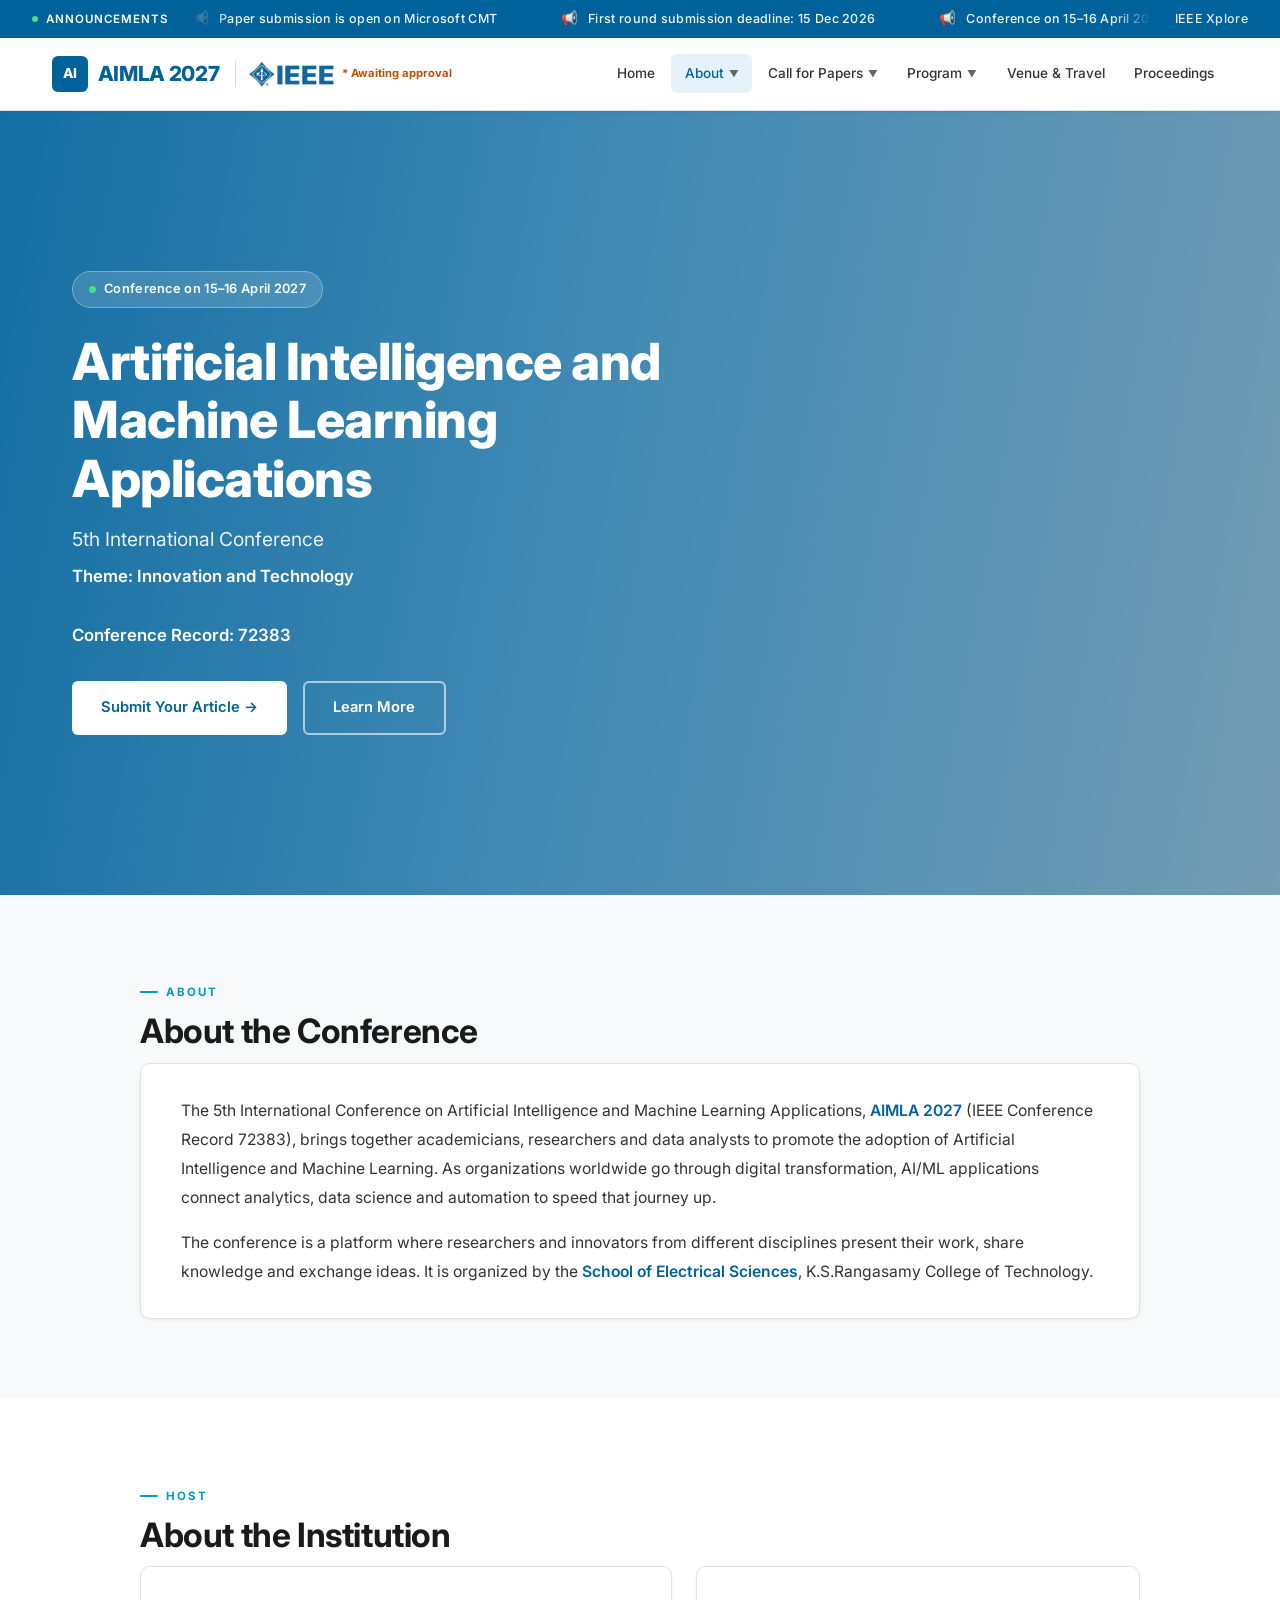
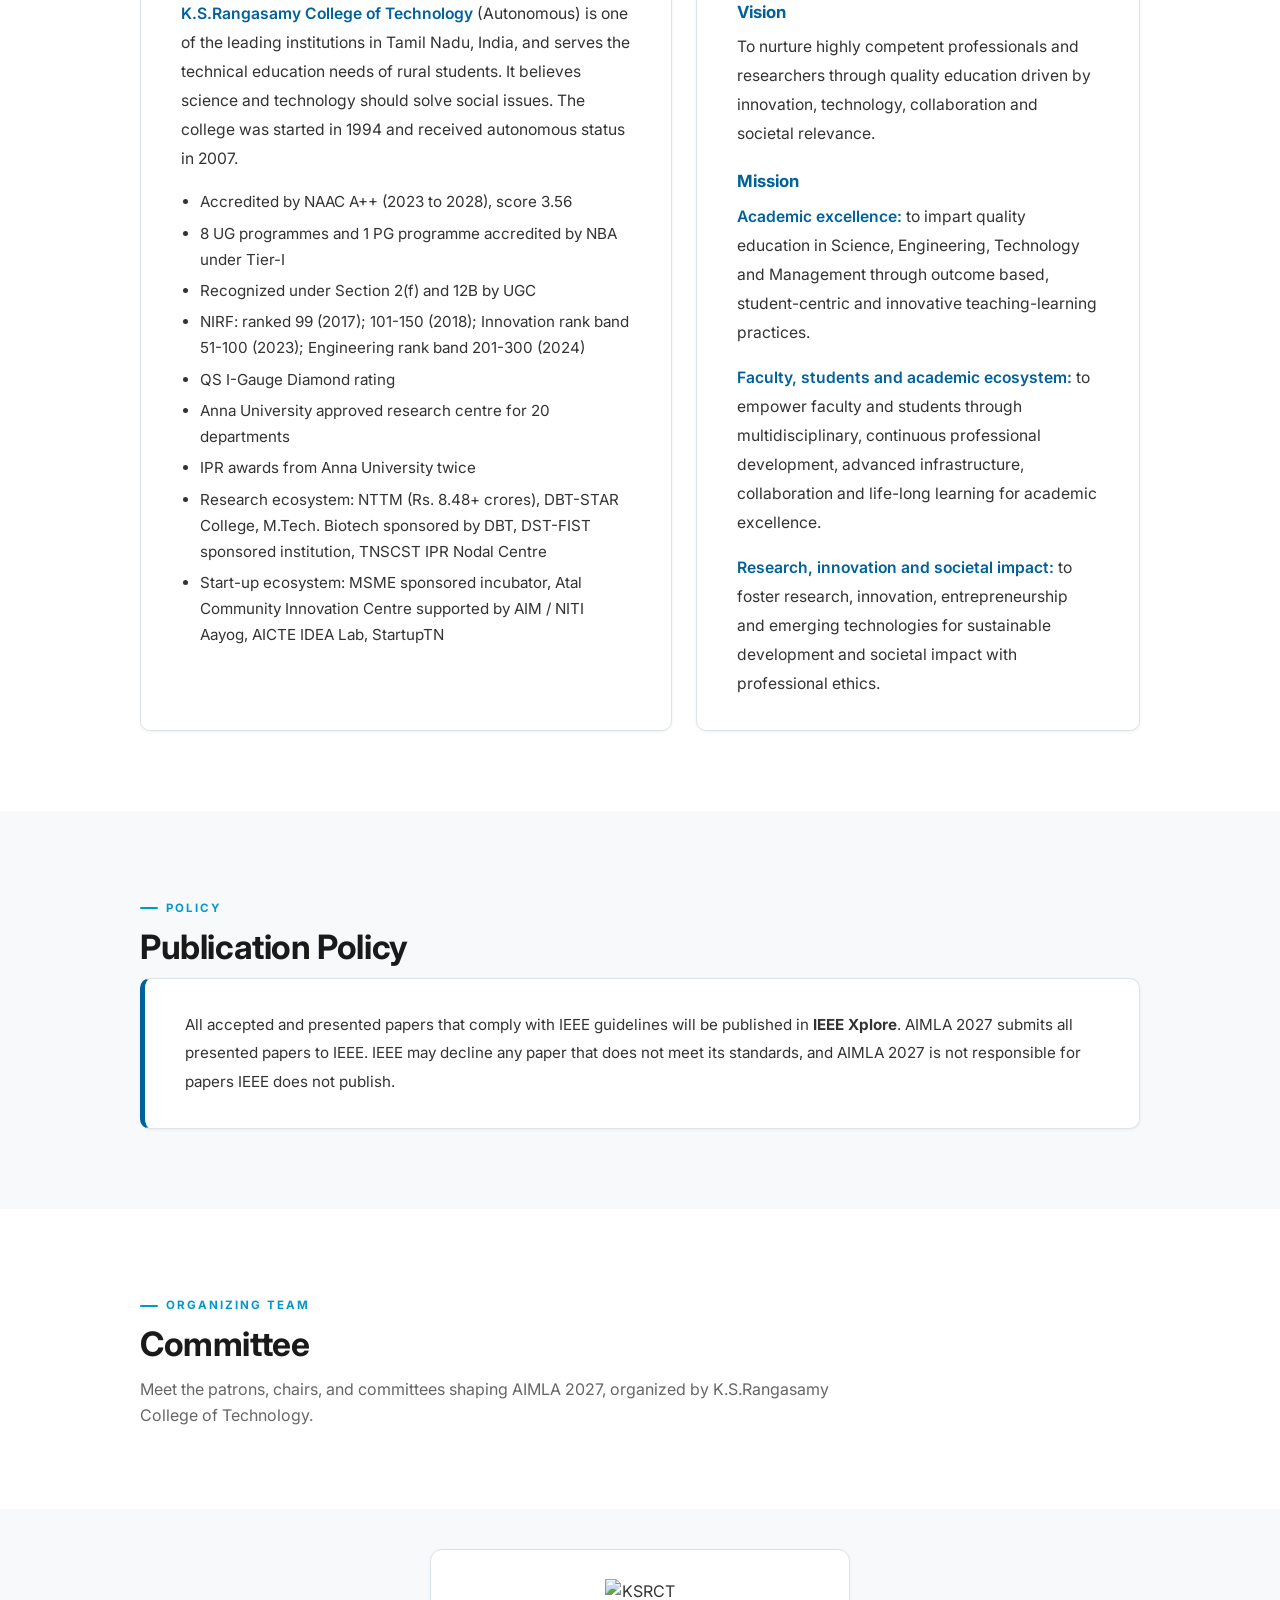
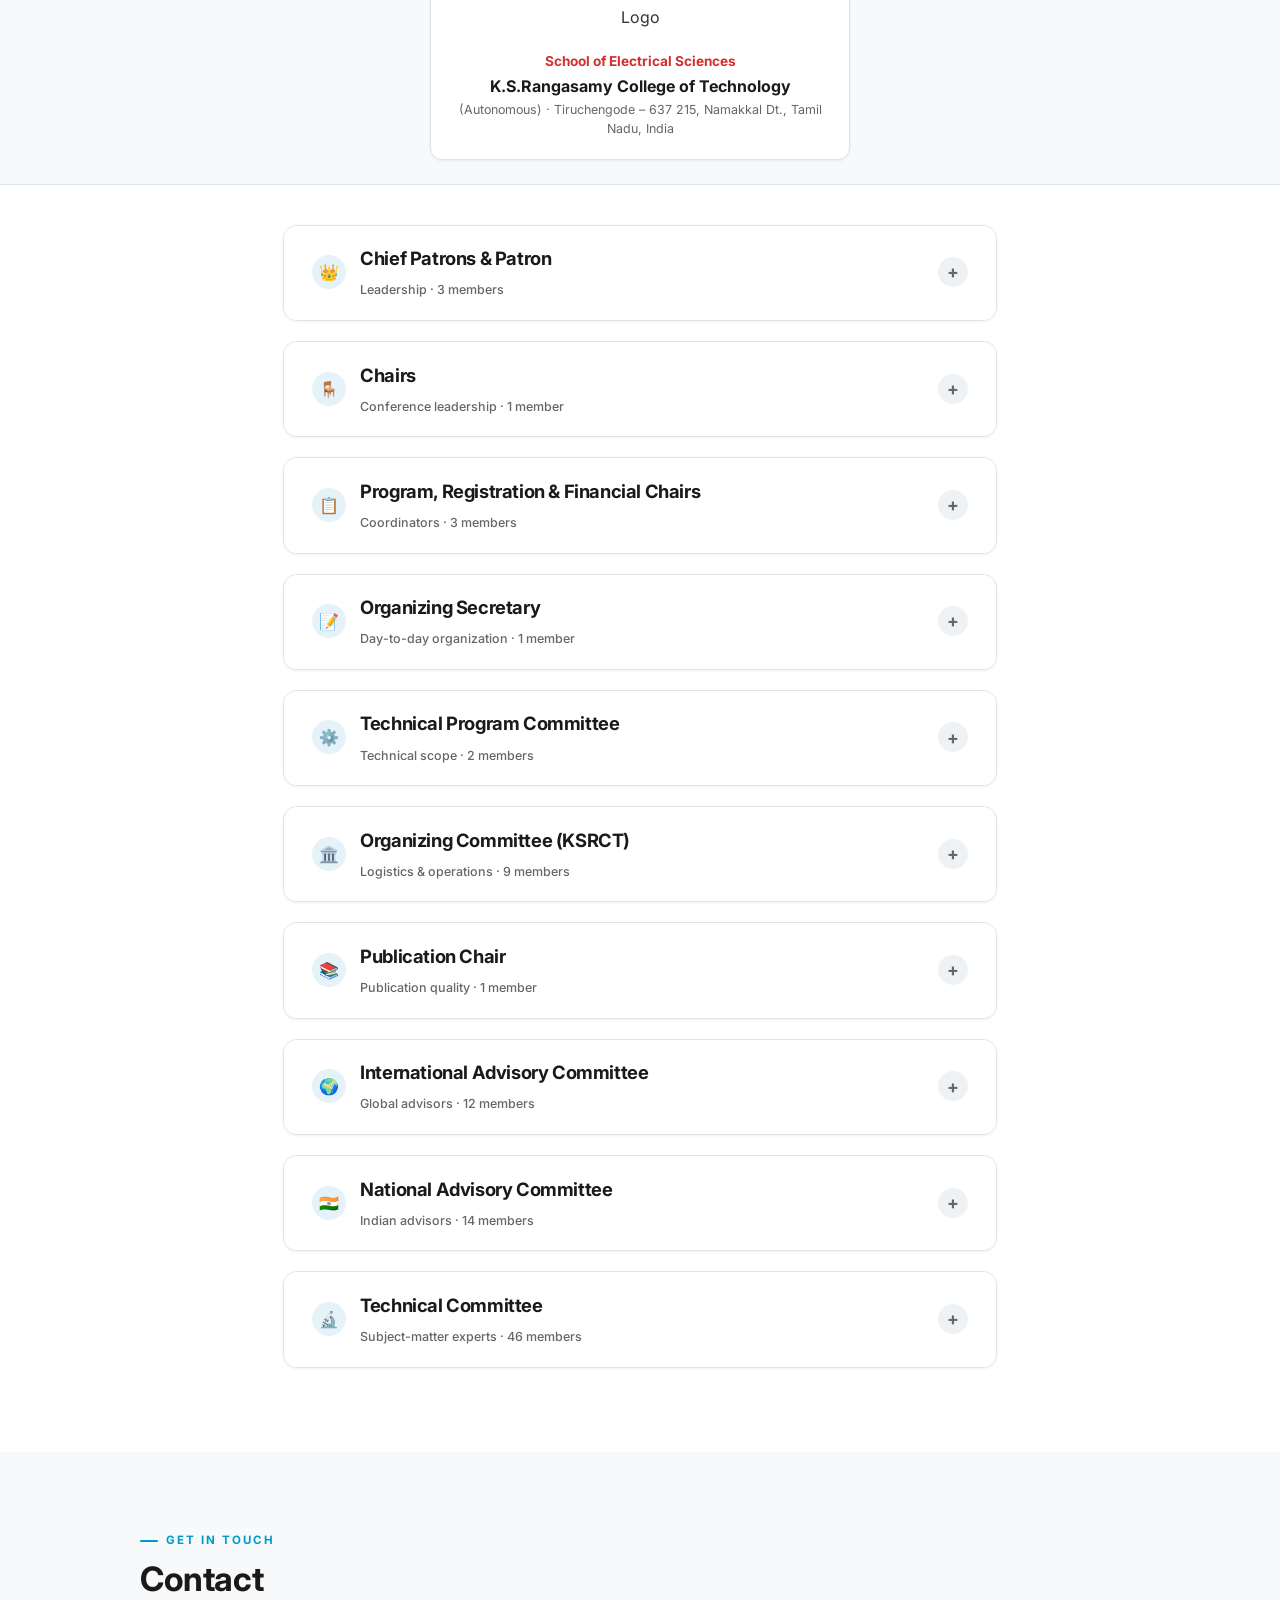
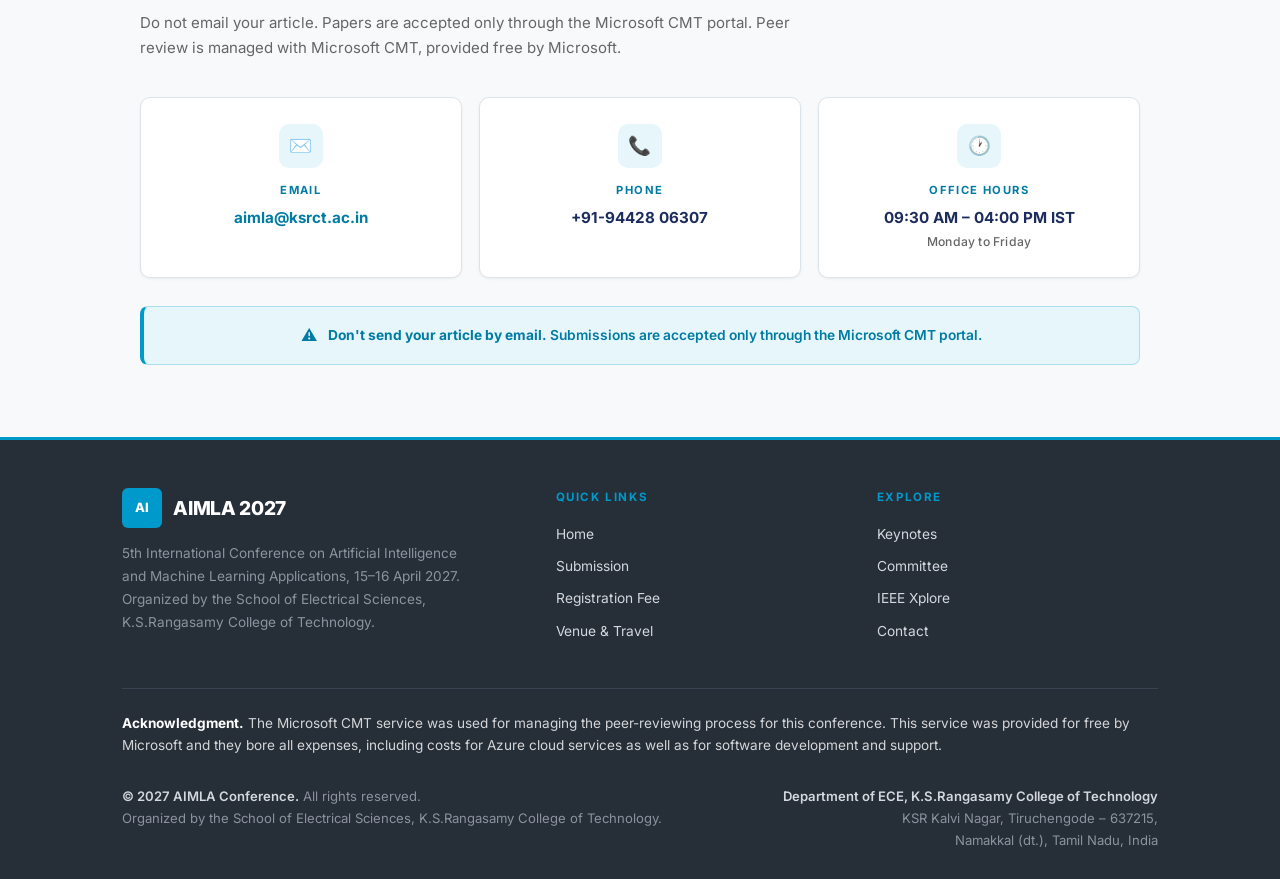
==== commit 5a5c9e97: "Open paper submission, move fees to Call for Papers, new place photos - Microsoft CMT link (cmt3.res" ====
--- a/about.html
+++ b/about.html
@@ -20,13 +20,13 @@
 
         <div class="marquee-wrap" aria-label="Announcements">
             <div class="marquee-track">
-                <span>Paper submission opens 01 Dec 2026</span>
+                <span>Paper submission is open on Microsoft CMT</span>
                 <span>First round submission deadline: 15 Dec 2026</span>
                 <span>Conference on 15–16 April 2027</span>
                 <span>Hybrid mode is only for foreign authors · Indian authors must present offline</span>
                 <span>Submit only via Microsoft CMT portal</span>
                 <!-- duplicate for seamless loop -->
-                <span aria-hidden="true">Paper submission opens 01 Dec 2026</span>
+                <span aria-hidden="true">Paper submission is open on Microsoft CMT</span>
                 <span aria-hidden="true">First round submission deadline: 15 Dec 2026</span>
                 <span aria-hidden="true">Conference on 15–16 April 2027</span>
                 <span aria-hidden="true">Hybrid mode is only for foreign authors · Indian authors must present offline</span>
@@ -36,7 +36,6 @@
 
         <div class="top-bar-links">
             <a href="https://ieeexplore.ieee.org" target="_blank" rel="noopener">IEEE Xplore</a>
-            <a href="registration.html#registration">Register</a>
         </div>
     </div>
 
@@ -73,6 +72,7 @@
                         <li><a href="callforpapers.html#topics">Topics</a></li>
                         <li><a href="callforpapers.html#submission">Submission</a></li>
                         <li><a href="callforpapers.html#guidelines">Guidelines</a></li>
+                        <li><a href="callforpapers.html#fees">Registration Fee</a></li>
                     </ul>
                 </li>
 
@@ -81,14 +81,6 @@
                     <ul class="dropdown">
                         <li><a href="program.html#dates">Important Dates</a></li>
                         <li><a href="program.html#schedule">Schedule / Technical Sessions</a></li>
-                    </ul>
-                </li>
-
-                <li class="nav-item">
-                    <a href="registration.html">Registration <span class="chevron">▼</span></a>
-                    <ul class="dropdown">
-                        <li><a href="registration.html#fees">Fees</a></li>
-                        <li><a href="registration.html#registration">Register Now</a></li>
                     </ul>
                 </li>
 
@@ -121,7 +113,7 @@
                 <p class="theme">Theme: Innovation and Technology</p>
                 <p class="theme">Conference Record: 72383</p>
                 <div class="hero-buttons">
-                    <a href="registration.html#registration" class="btn btn-primary">Register Now →</a>
+                    <a href="callforpapers.html#submission" class="btn btn-primary">Submit Your Article →</a>
                     <a href="#about" class="btn btn-outline">Learn More</a>
                 </div>
             </div>
@@ -628,7 +620,7 @@
                     <ul>
                         <li><a href="index.html">Home</a></li>
                         <li><a href="callforpapers.html#submission">Submission</a></li>
-                        <li><a href="registration.html">Registration</a></li>
+                        <li><a href="callforpapers.html#fees">Registration Fee</a></li>
                         <li><a href="venue-travel.html">Venue &amp; Travel</a></li>
                     </ul>
                 </div>
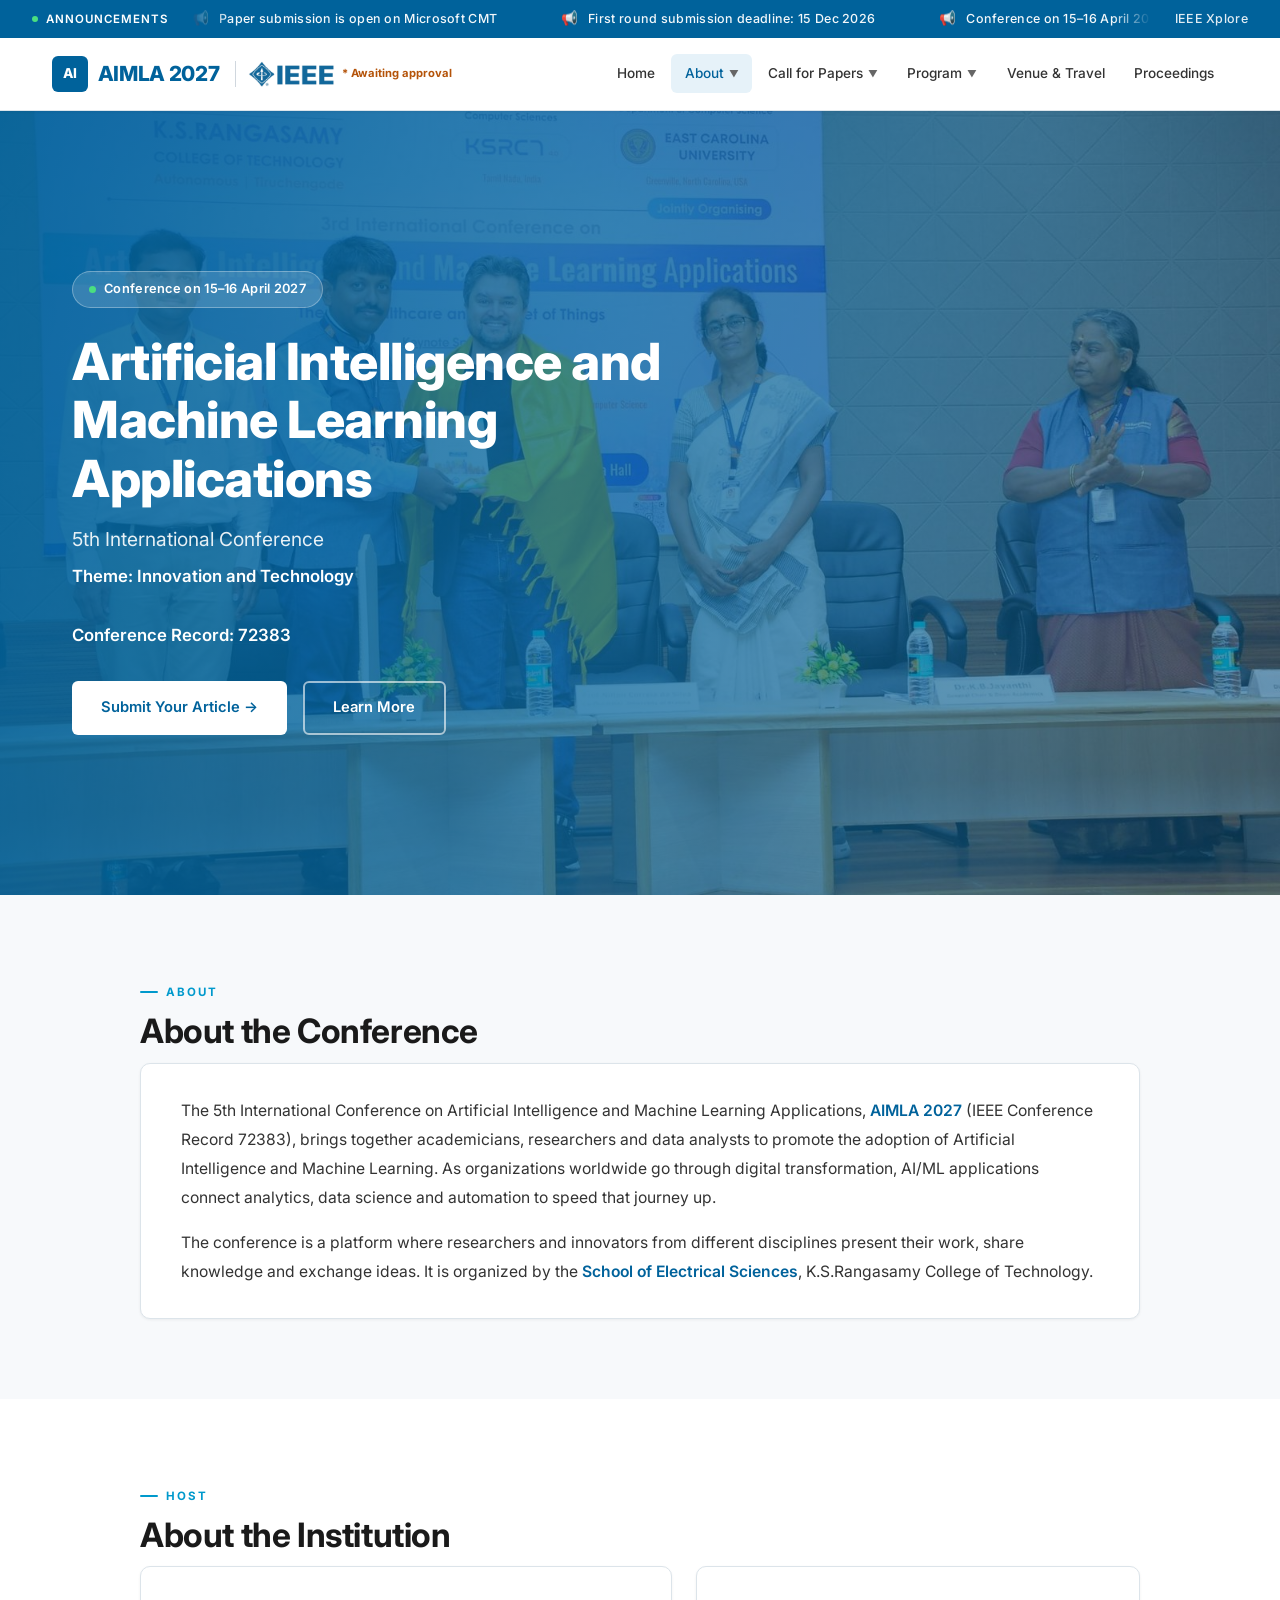
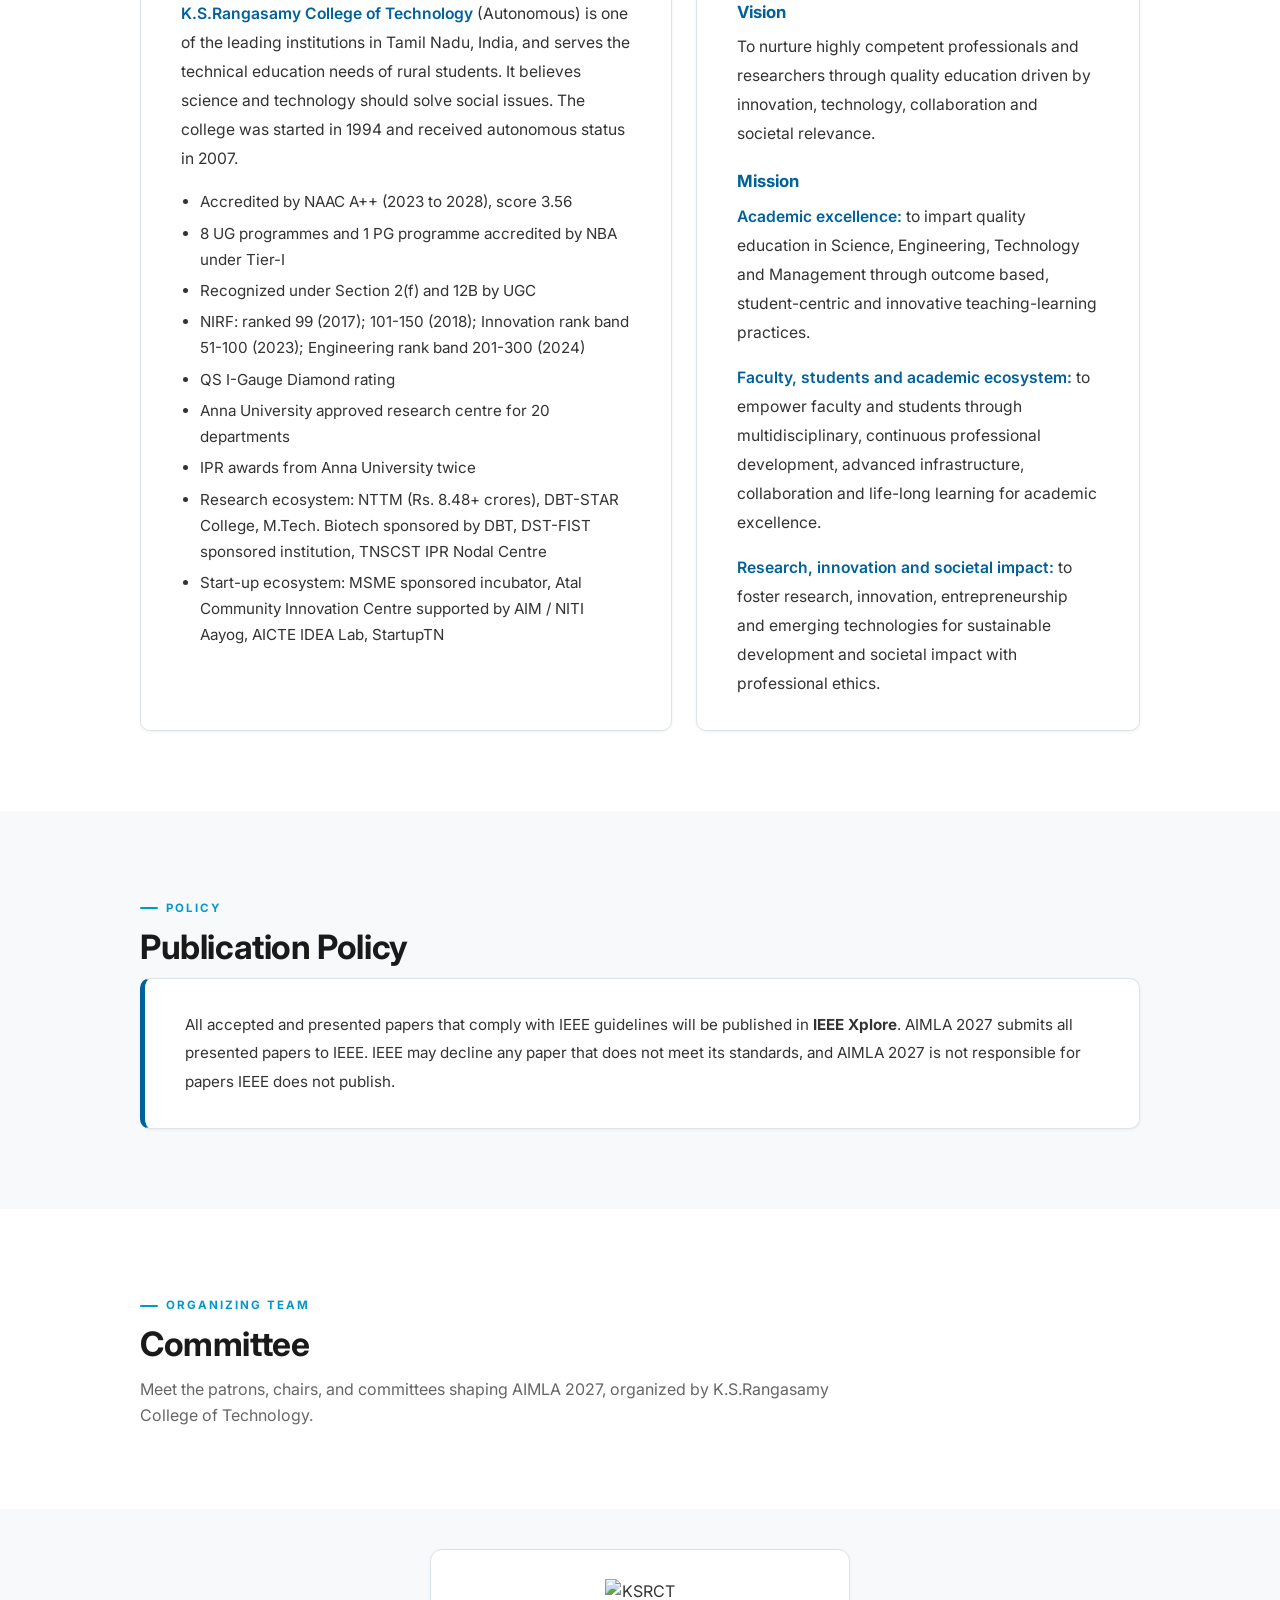
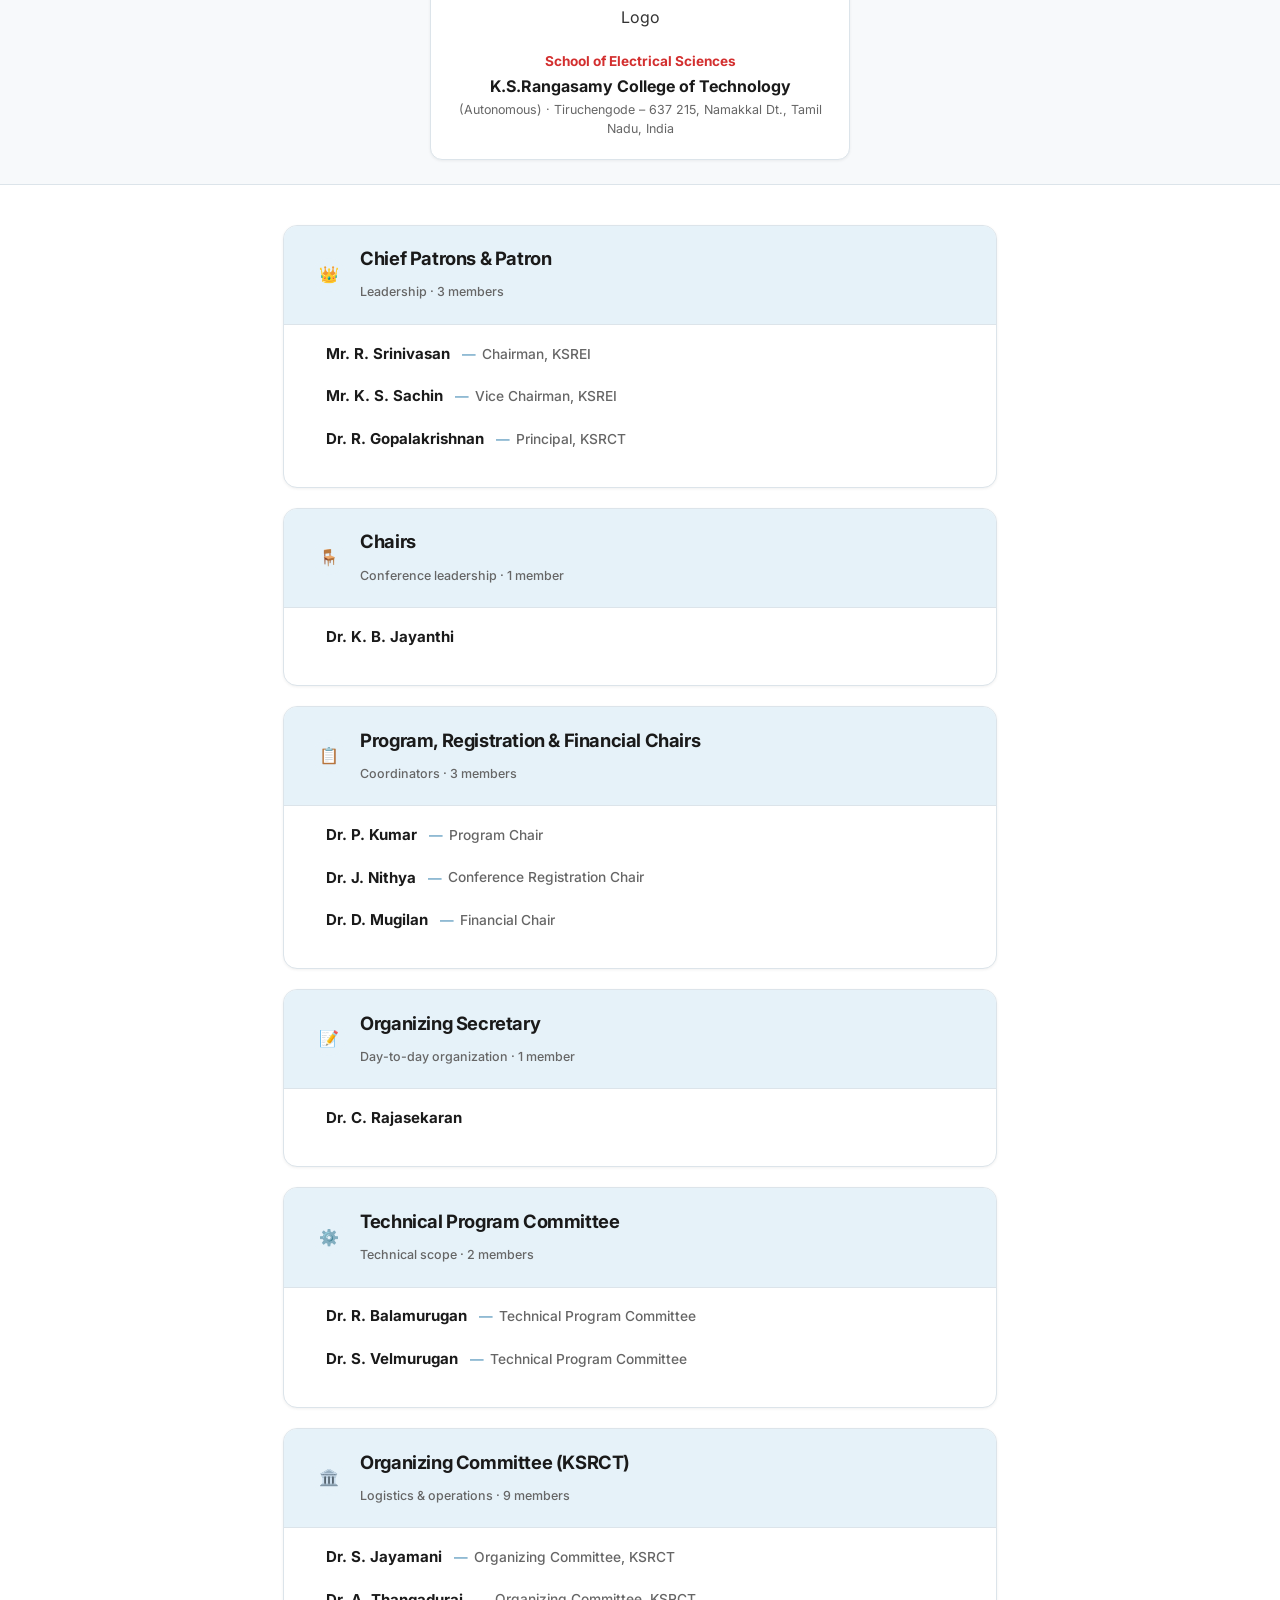
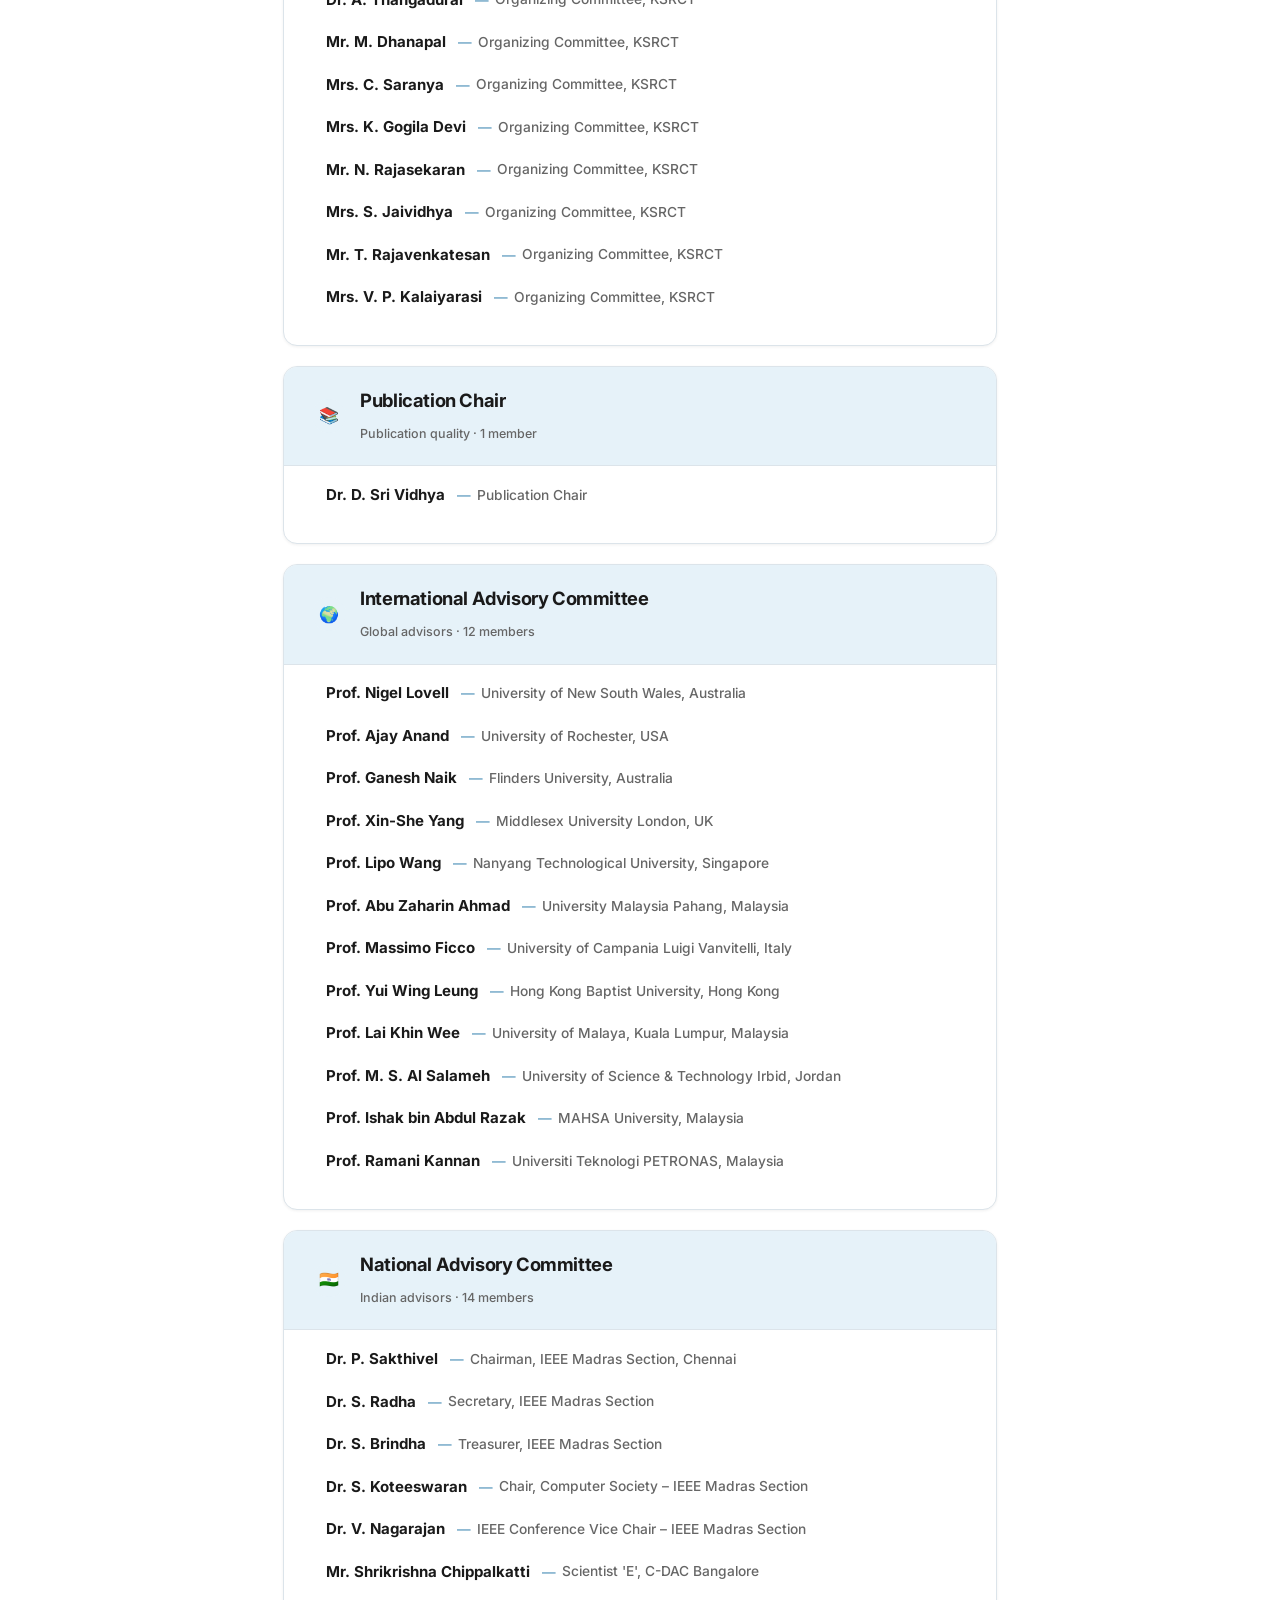
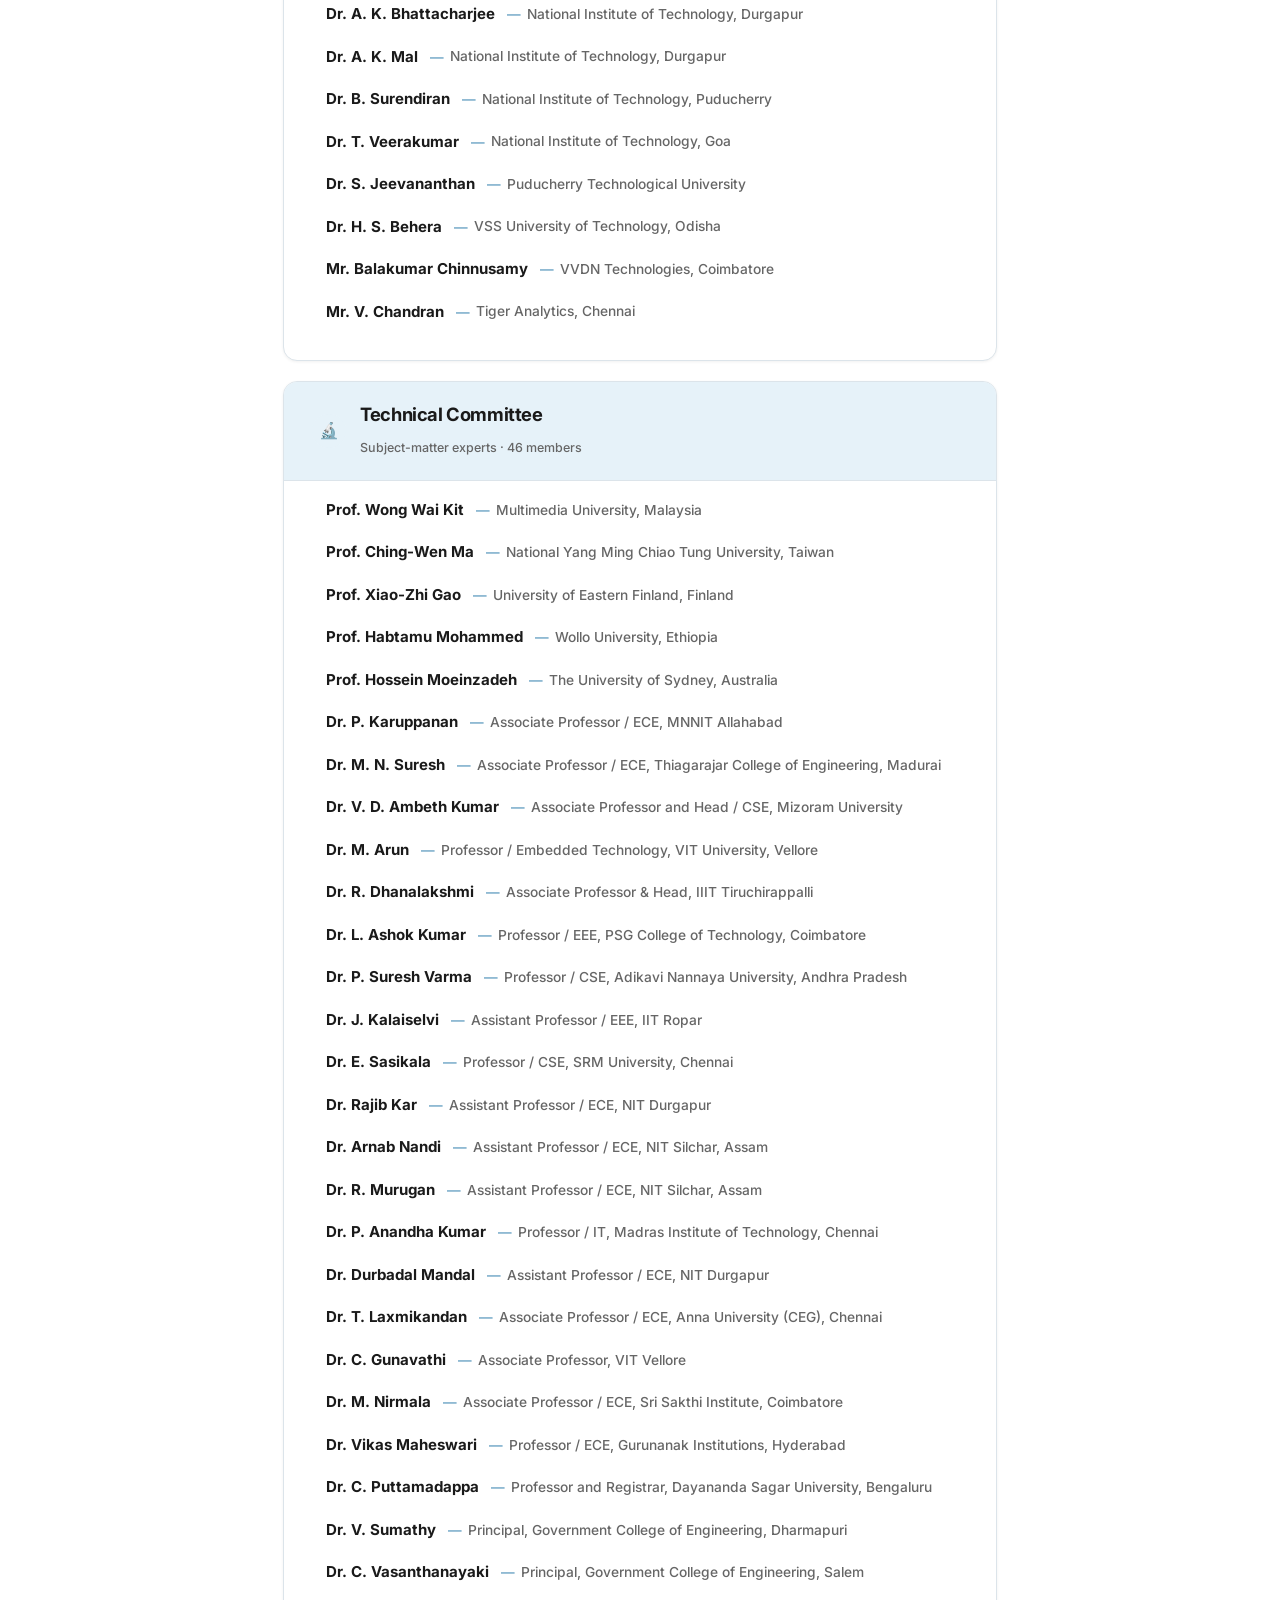
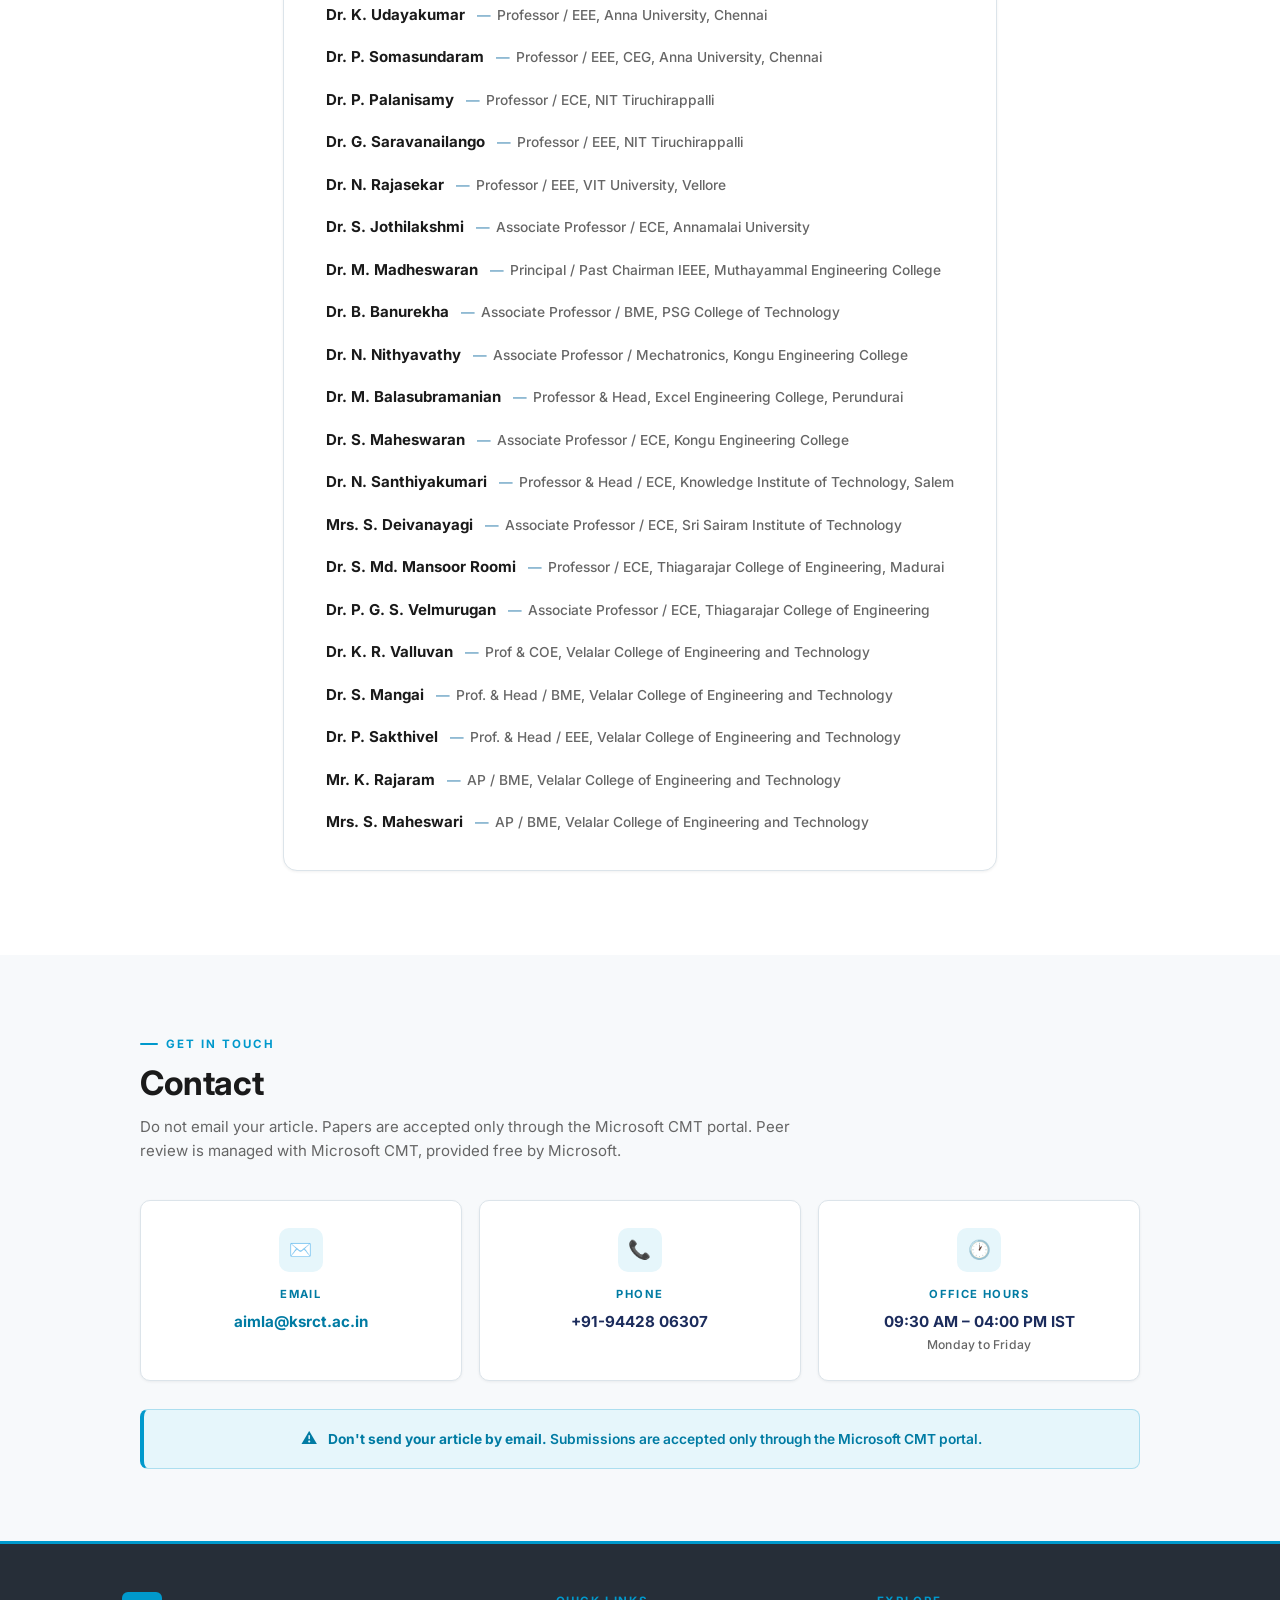
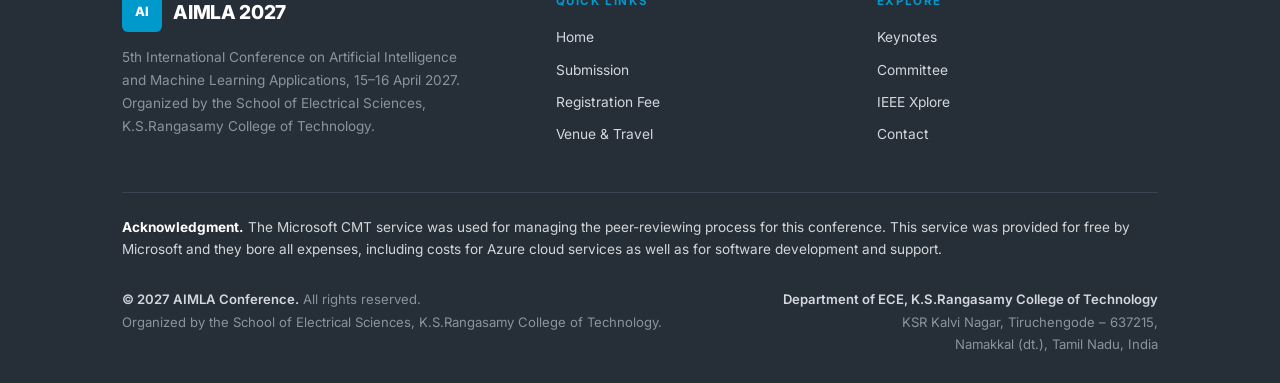
==== commit fa9c26b8: "Conference photos in banner, committee lists always open - Banner slideshow on every page uses 8 pho" ====
--- a/about.html
+++ b/about.html
@@ -97,10 +97,14 @@
     <!-- ===== HERO ===== -->
     <section class="hero" id="home">
         <div class="hero-bg">
-            <div class="slide active" style="background-image: url('https://images.unsplash.com/photo-1540575467063-178a50c2df87?w=1600&amp;q=80');"></div>
-            <div class="slide" style="background-image: url('https://images.unsplash.com/photo-1505373877841-8d25f7d46678?w=1600&amp;q=80');"></div>
-            <div class="slide" style="background-image: url('https://images.unsplash.com/photo-1515187029135-18ee286d815b?w=1600&amp;q=80');"></div>
-            <div class="slide" style="background-image: url('https://images.unsplash.com/photo-1475721027785-f74eccf877e2?w=1600&amp;q=80');"></div>
+            <div class="slide active" style="background-image: url('assets/img/hero/aimla-1.jpg');"></div>
+            <div class="slide" style="background-image: url('assets/img/hero/aimla-2.jpg');"></div>
+            <div class="slide" style="background-image: url('assets/img/hero/aimla-3.jpg');"></div>
+            <div class="slide" style="background-image: url('assets/img/hero/aimla-4.jpg');"></div>
+            <div class="slide" style="background-image: url('assets/img/hero/aimla-5.jpg');"></div>
+            <div class="slide" style="background-image: url('assets/img/hero/aimla-6.jpg');"></div>
+            <div class="slide" style="background-image: url('assets/img/hero/aimla-7.jpg');"></div>
+            <div class="slide" style="background-image: url('assets/img/hero/aimla-8.jpg');"></div>
         </div>
         <div class="hero-overlay"></div>
         <div class="hero-content">
@@ -216,7 +220,7 @@
 
         <!-- 1. CHIEF PATRONS & PATRON -->
         <div class="committee-section" id="chief-patrons">
-            <button class="section-header" onclick="toggleSection(this)">
+            <div class="section-header">
                 <div class="section-header-left">
                     <span class="section-icon-badge">👑</span>
                     <div>
@@ -224,8 +228,7 @@
                         <div class="section-subtitle">Leadership · 3 members</div>
                     </div>
                 </div>
-                <span class="section-toggle-icon">+</span>
-            </button>
+            </div>
             <div class="section-body">
                 <div class="section-body-inner">
                     <div class="member-list">
@@ -248,7 +251,7 @@
 
         <!-- 2. CHAIRS -->
         <div class="committee-section" id="chairs">
-            <button class="section-header" onclick="toggleSection(this)">
+            <div class="section-header">
                 <div class="section-header-left">
                     <span class="section-icon-badge">🪑</span>
                     <div>
@@ -256,14 +259,12 @@
                         <div class="section-subtitle">Conference leadership · 1 member</div>
                     </div>
                 </div>
-                <span class="section-toggle-icon">+</span>
-            </button>
+            </div>
             <div class="section-body">
                 <div class="section-body-inner">
                     <div class="member-list">
                         <div class="member-item">
                             <span class="member-name">Dr. K. B. Jayanthi</span>
-                            <span class="member-detail">Professor / ECE and Controller of Examination (CoE), KSRCT</span>
                         </div>
                     </div>
                 </div>
@@ -272,7 +273,7 @@
 
         <!-- 3. PROGRAM, REGISTRATION & FINANCIAL CHAIRS -->
         <div class="committee-section" id="program-chairs">
-            <button class="section-header" onclick="toggleSection(this)">
+            <div class="section-header">
                 <div class="section-header-left">
                     <span class="section-icon-badge">📋</span>
                     <div>
@@ -280,8 +281,7 @@
                         <div class="section-subtitle">Coordinators · 3 members</div>
                     </div>
                 </div>
-                <span class="section-toggle-icon">+</span>
-            </button>
+            </div>
             <div class="section-body">
                 <div class="section-body-inner">
                     <div class="member-list">
@@ -304,7 +304,7 @@
 
         <!-- 4. ORGANIZING SECRETARY -->
         <div class="committee-section" id="org-secretary">
-            <button class="section-header" onclick="toggleSection(this)">
+            <div class="section-header">
                 <div class="section-header-left">
                     <span class="section-icon-badge">📝</span>
                     <div>
@@ -312,14 +312,12 @@
                         <div class="section-subtitle">Day-to-day organization · 1 member</div>
                     </div>
                 </div>
-                <span class="section-toggle-icon">+</span>
-            </button>
+            </div>
             <div class="section-body">
                 <div class="section-body-inner">
                     <div class="member-list">
                         <div class="member-item">
                             <span class="member-name">Dr. C. Rajasekaran</span>
-                            <span class="member-detail">Director, Industry Institute Interaction, KSRCT</span>
                         </div>
                     </div>
                 </div>
@@ -328,7 +326,7 @@
 
         <!-- 5. TECHNICAL PROGRAM COMMITTEE -->
         <div class="committee-section" id="tech-program">
-            <button class="section-header" onclick="toggleSection(this)">
+            <div class="section-header">
                 <div class="section-header-left">
                     <span class="section-icon-badge">⚙️</span>
                     <div>
@@ -336,8 +334,7 @@
                         <div class="section-subtitle">Technical scope · 2 members</div>
                     </div>
                 </div>
-                <span class="section-toggle-icon">+</span>
-            </button>
+            </div>
             <div class="section-body">
                 <div class="section-body-inner">
                     <div class="member-list">
@@ -356,7 +353,7 @@
 
         <!-- 6. ORGANIZING COMMITTEE (KSRCT) -->
         <div class="committee-section" id="org-committee">
-            <button class="section-header" onclick="toggleSection(this)">
+            <div class="section-header">
                 <div class="section-header-left">
                     <span class="section-icon-badge">🏛️</span>
                     <div>
@@ -364,8 +361,7 @@
                         <div class="section-subtitle">Logistics &amp; operations · 9 members</div>
                     </div>
                 </div>
-                <span class="section-toggle-icon">+</span>
-            </button>
+            </div>
             <div class="section-body">
                 <div class="section-body-inner">
                     <div class="member-list">
@@ -412,7 +408,7 @@
 
         <!-- 7. PUBLICATION CHAIR -->
         <div class="committee-section" id="publication-chair">
-            <button class="section-header" onclick="toggleSection(this)">
+            <div class="section-header">
                 <div class="section-header-left">
                     <span class="section-icon-badge">📚</span>
                     <div>
@@ -420,8 +416,7 @@
                         <div class="section-subtitle">Publication quality · 1 member</div>
                     </div>
                 </div>
-                <span class="section-toggle-icon">+</span>
-            </button>
+            </div>
             <div class="section-body">
                 <div class="section-body-inner">
                     <div class="member-list">
@@ -436,7 +431,7 @@
 
         <!-- 8. INTERNATIONAL ADVISORY COMMITTEE -->
         <div class="committee-section" id="intl-advisory">
-            <button class="section-header" onclick="toggleSection(this)">
+            <div class="section-header">
                 <div class="section-header-left">
                     <span class="section-icon-badge">🌍</span>
                     <div>
@@ -444,8 +439,7 @@
                         <div class="section-subtitle">Global advisors · 12 members</div>
                     </div>
                 </div>
-                <span class="section-toggle-icon">+</span>
-            </button>
+            </div>
             <div class="section-body">
                 <div class="section-body-inner">
                     <div class="member-list">
@@ -468,7 +462,7 @@
 
         <!-- 9. NATIONAL ADVISORY COMMITTEE -->
         <div class="committee-section" id="natl-advisory">
-            <button class="section-header" onclick="toggleSection(this)">
+            <div class="section-header">
                 <div class="section-header-left">
                     <span class="section-icon-badge">🇮🇳</span>
                     <div>
@@ -476,8 +470,7 @@
                         <div class="section-subtitle">Indian advisors · 14 members</div>
                     </div>
                 </div>
-                <span class="section-toggle-icon">+</span>
-            </button>
+            </div>
             <div class="section-body">
                 <div class="section-body-inner">
                     <div class="member-list">
@@ -502,7 +495,7 @@
 
         <!-- 10. TECHNICAL COMMITTEE -->
         <div class="committee-section" id="tech-committee">
-            <button class="section-header" onclick="toggleSection(this)">
+            <div class="section-header">
                 <div class="section-header-left">
                     <span class="section-icon-badge">🔬</span>
                     <div>
@@ -510,8 +503,7 @@
                         <div class="section-subtitle">Subject-matter experts · 46 members</div>
                     </div>
                 </div>
-                <span class="section-toggle-icon">+</span>
-            </button>
+            </div>
             <div class="section-body">
                 <div class="section-body-inner">
                     <div class="member-list">
--- a/assets/css/about.css
+++ b/assets/css/about.css
@@ -888,3 +888,8 @@
 .inst-head { font-size: 1.05rem; color: var(--ieee-blue); margin: 0 0 0.4rem; }
 .about-card p + .inst-head { margin-top: 1.25rem; }
 @media (max-width: 860px) { #institution .about-grid { grid-template-columns: 1fr; } }
+
+/* ===== COMMITTEE: always expanded (no accordion) ===== */
+.committee-section .section-header { cursor: default; }
+.committee-section .section-header, .committee-section .section-header:hover { background: var(--ieee-blue-light); border-bottom-color: var(--border); }
+.committee-section .section-body { max-height: none; overflow: visible; }
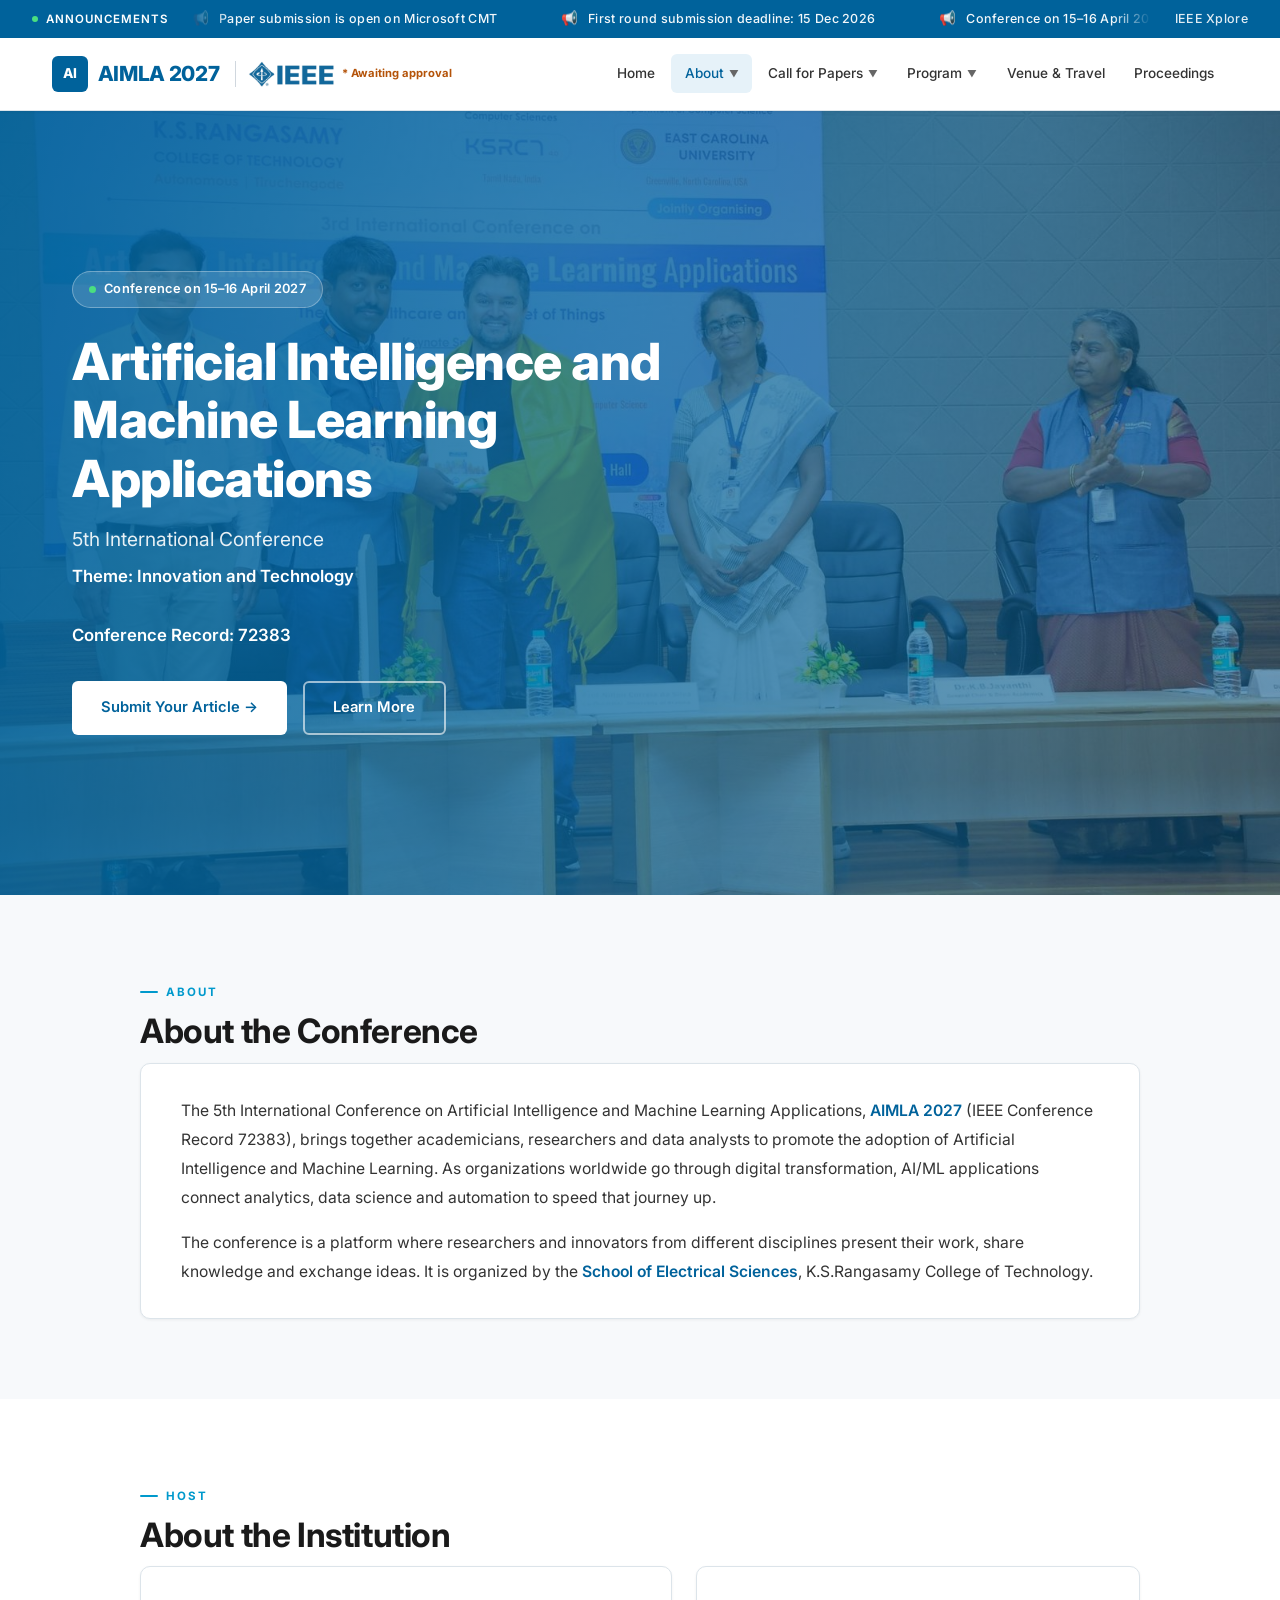
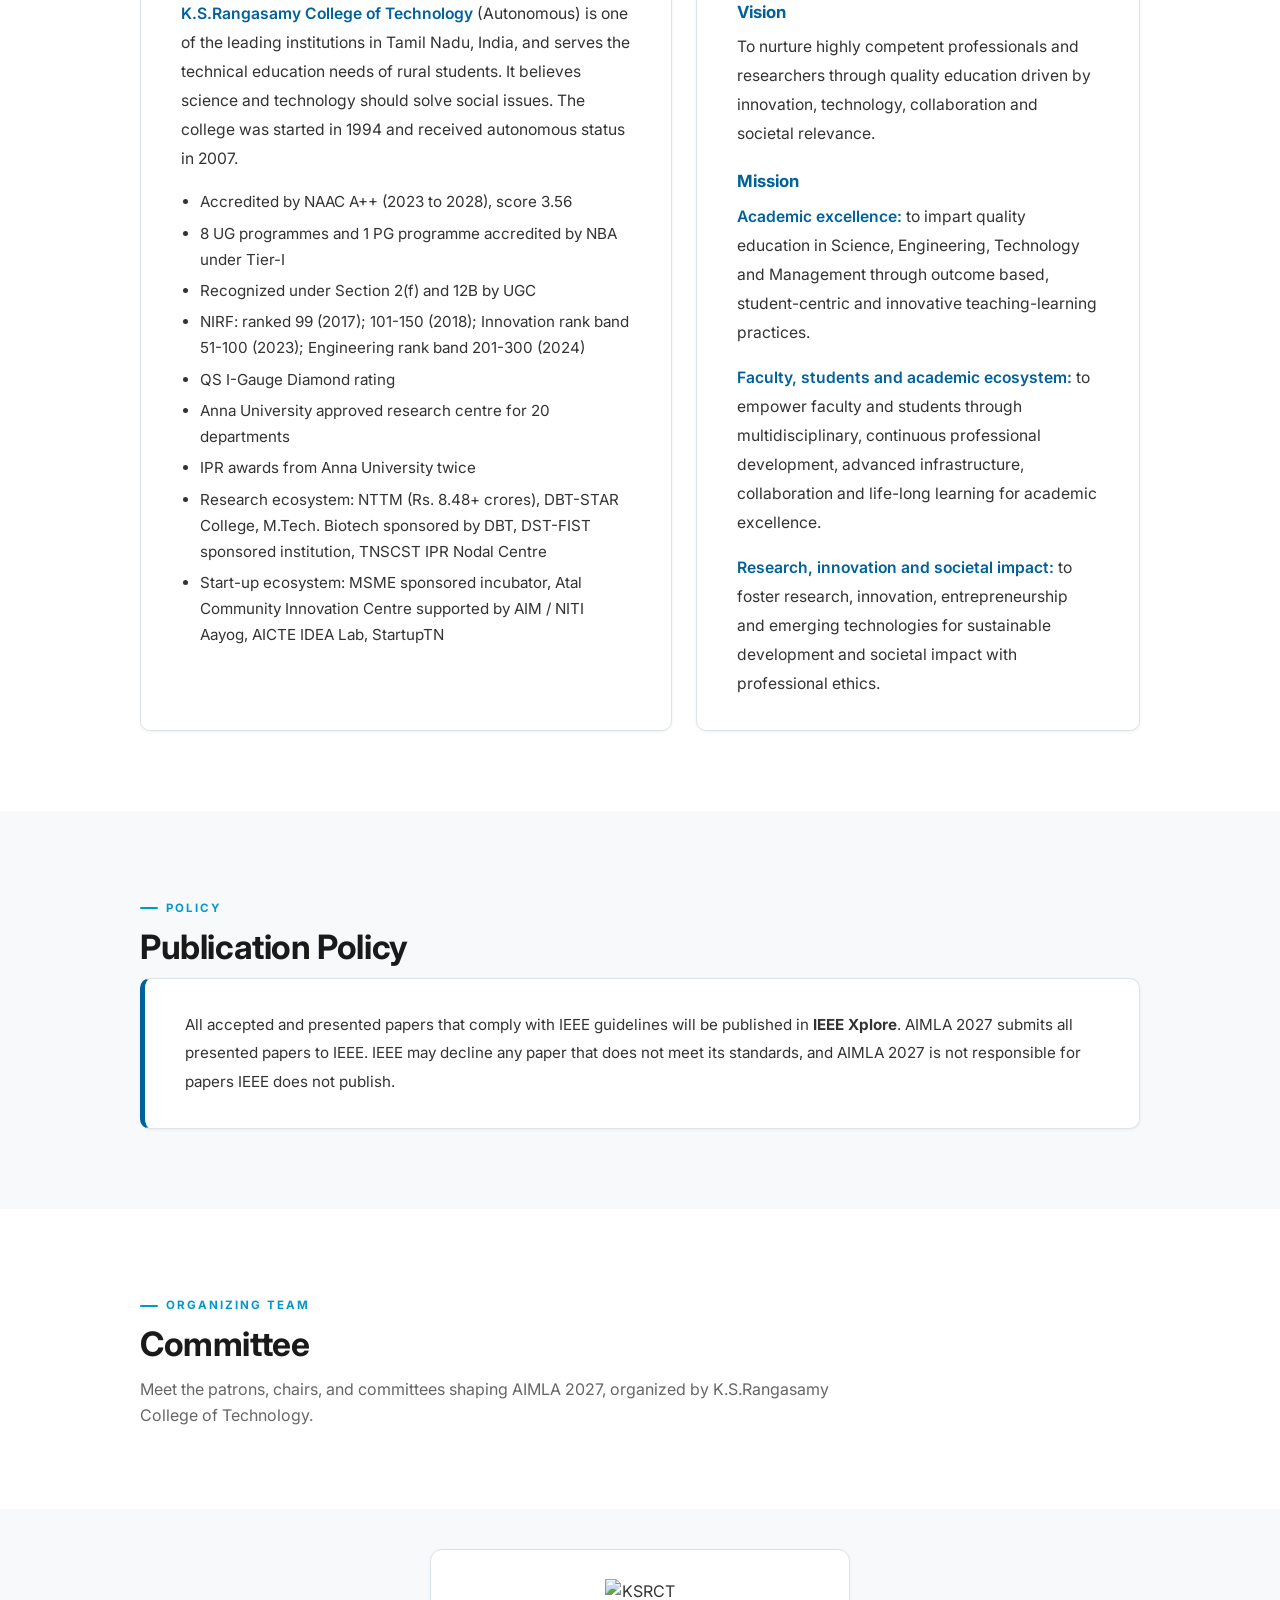
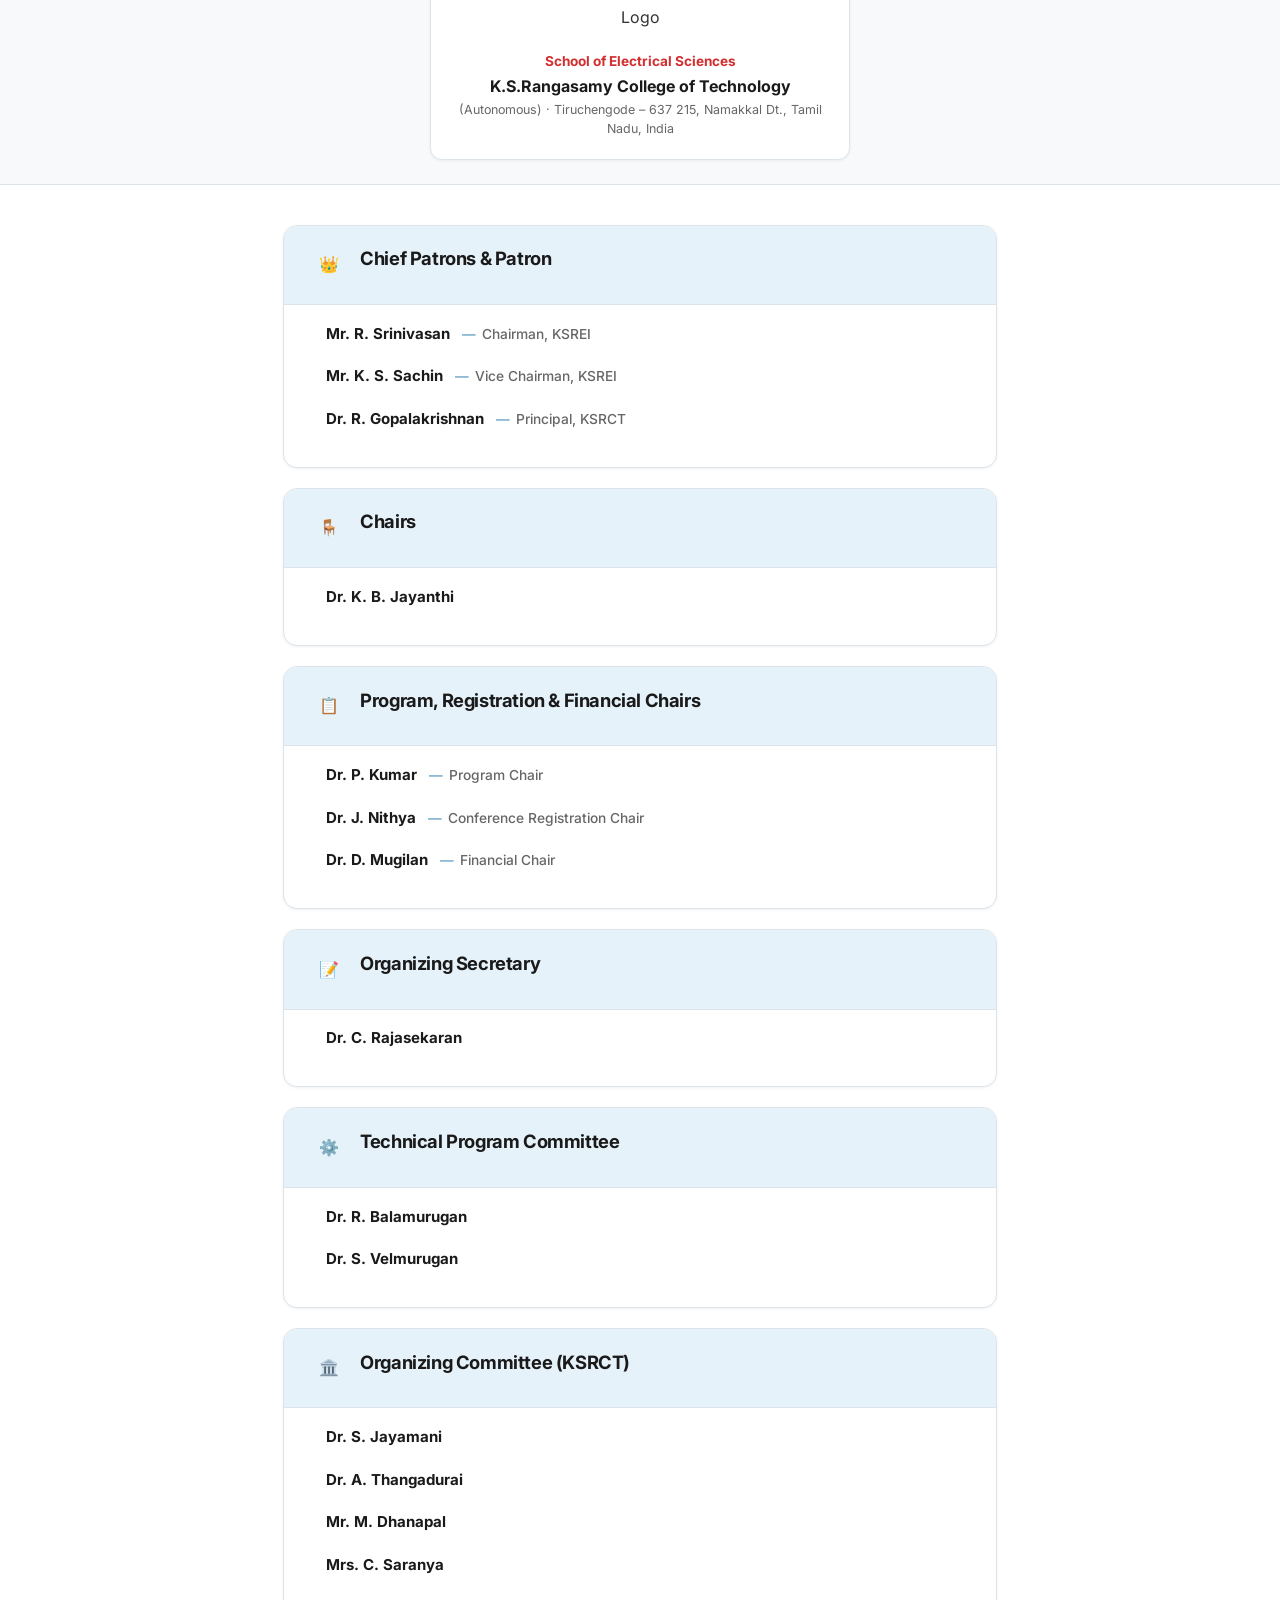
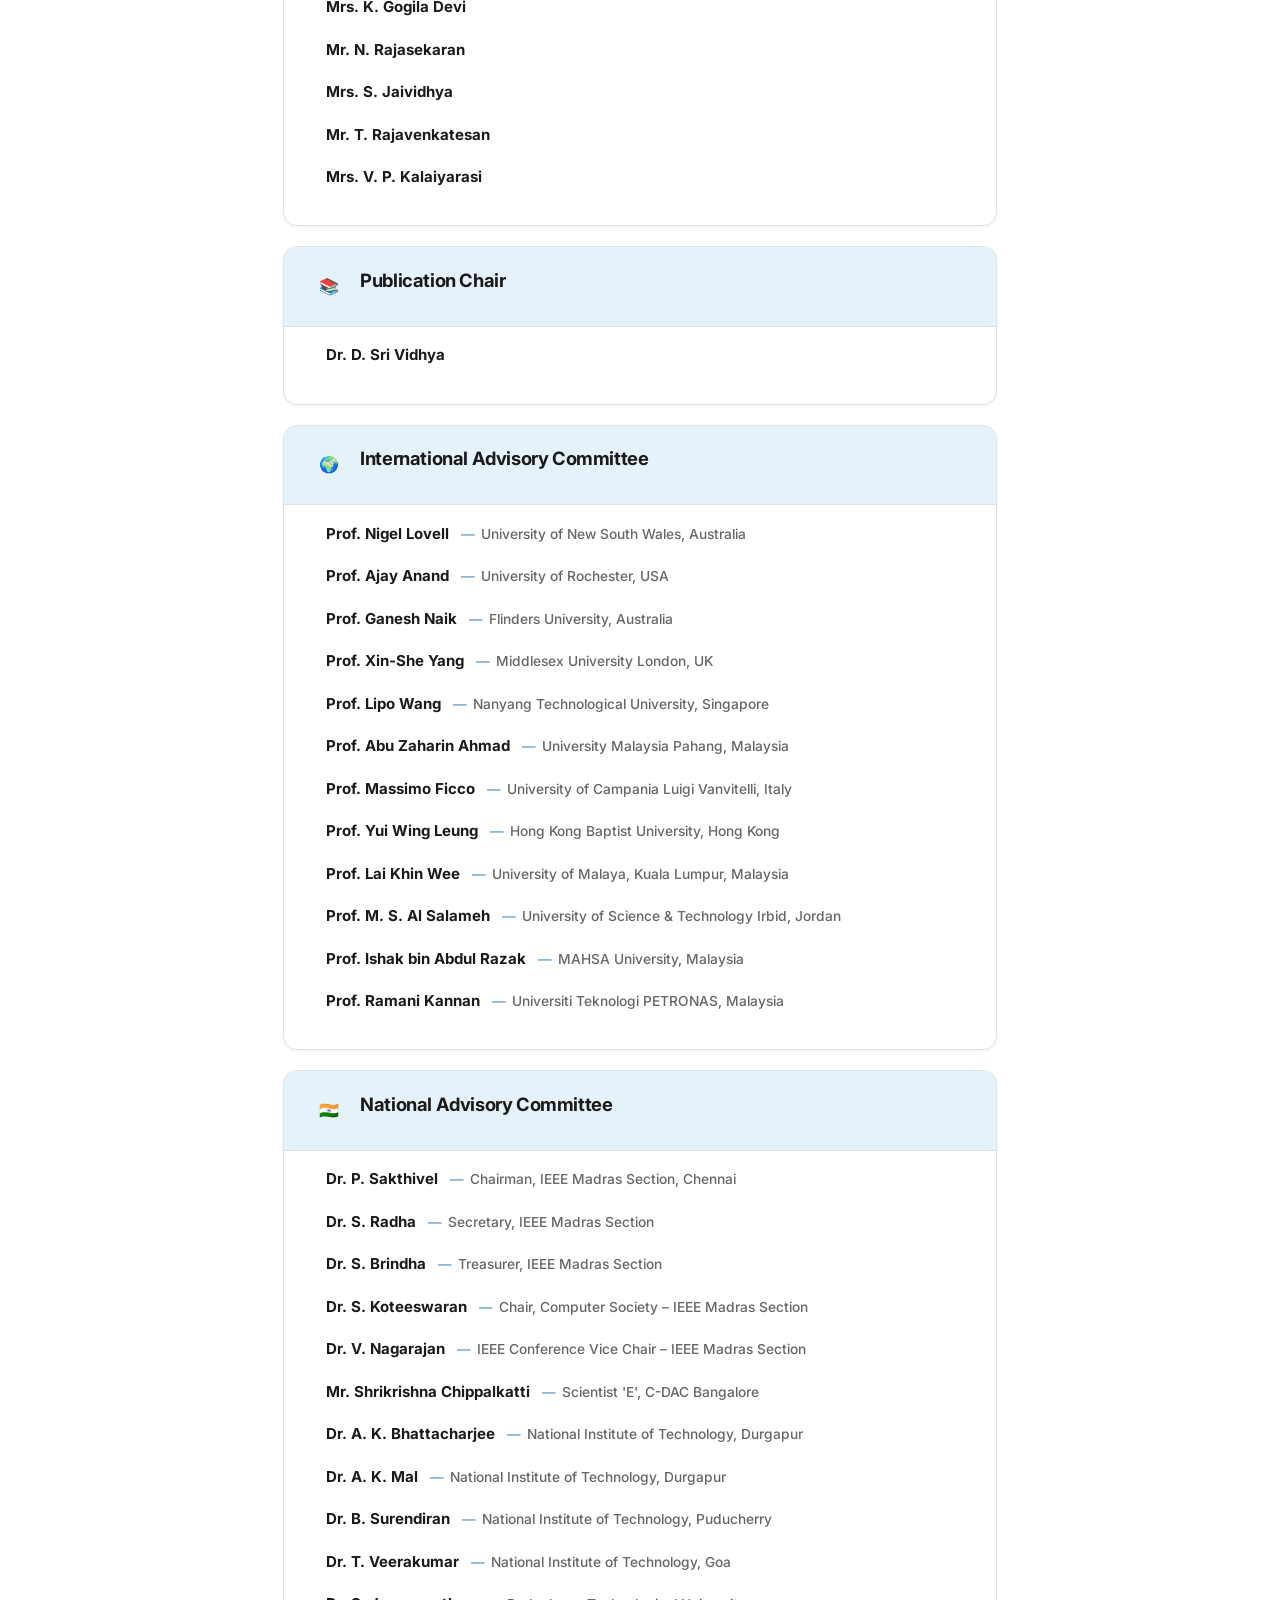
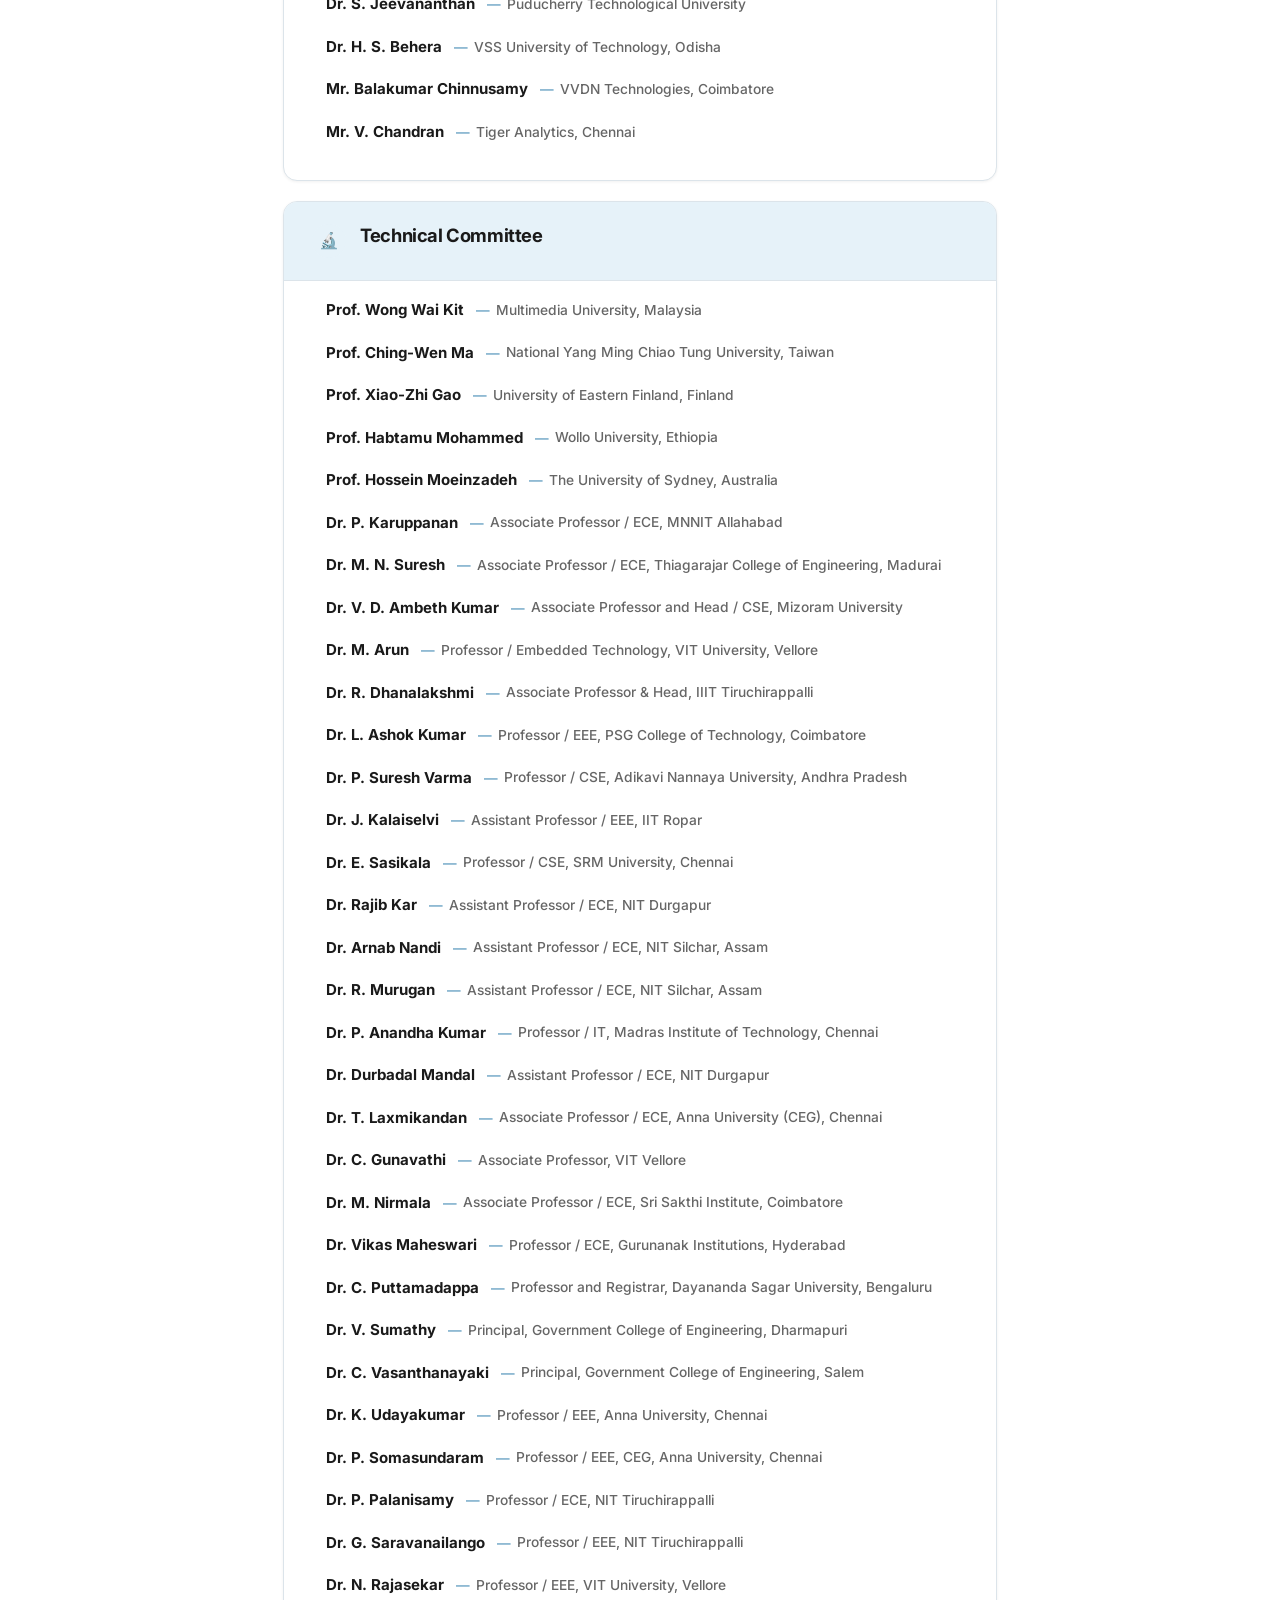
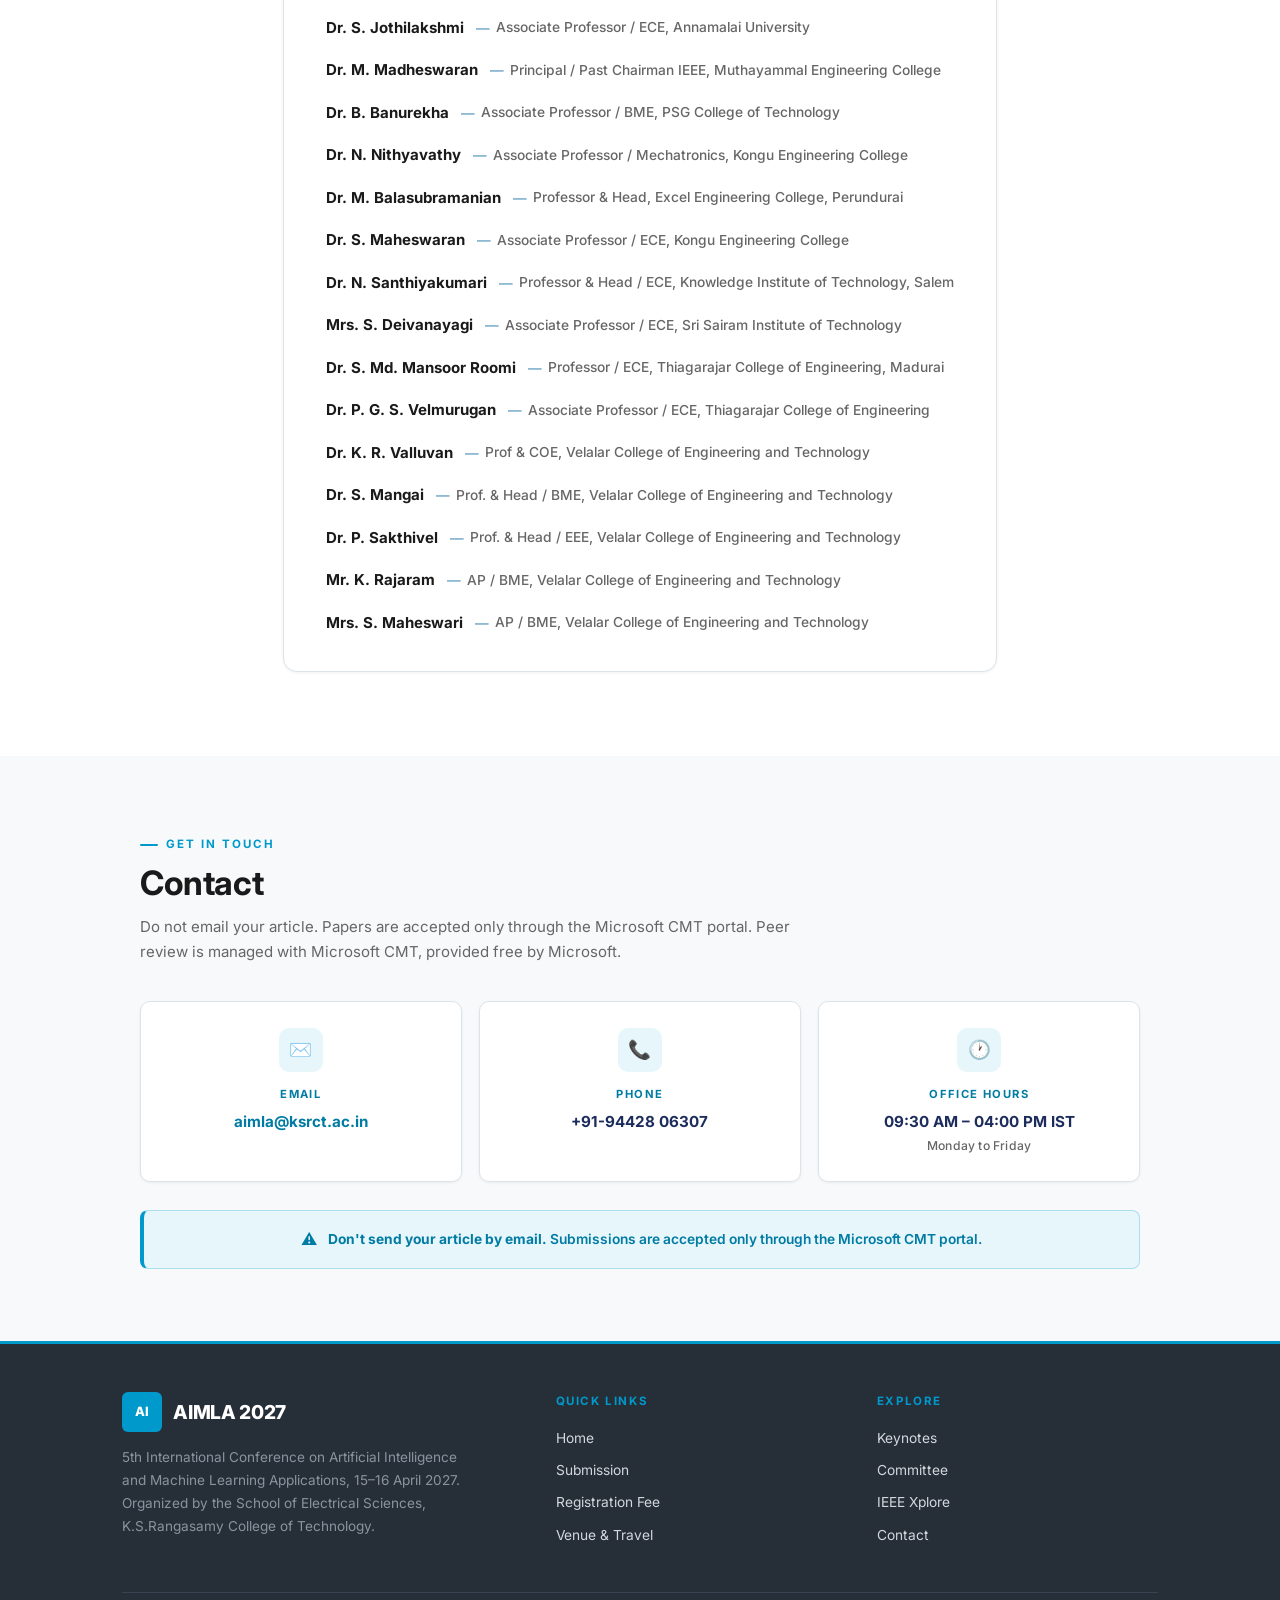
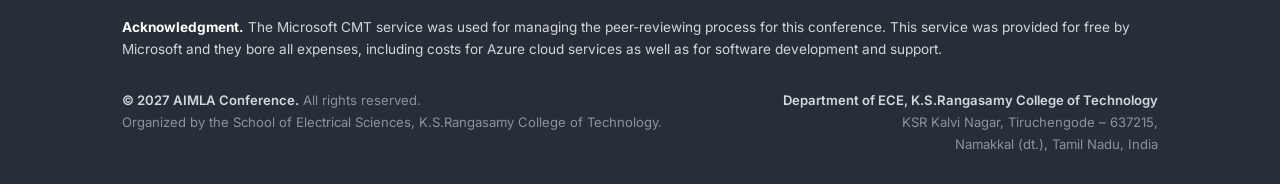
==== commit ceeaf0c6: "Committee page: drop member counts and some designations - Removed the subtitle with the member coun" ====
--- a/about.html
+++ b/about.html
@@ -225,7 +225,6 @@
                     <span class="section-icon-badge">👑</span>
                     <div>
                         <div class="section-title">Chief Patrons &amp; Patron</div>
-                        <div class="section-subtitle">Leadership · 3 members</div>
                     </div>
                 </div>
             </div>
@@ -256,7 +255,6 @@
                     <span class="section-icon-badge">🪑</span>
                     <div>
                         <div class="section-title">Chairs</div>
-                        <div class="section-subtitle">Conference leadership · 1 member</div>
                     </div>
                 </div>
             </div>
@@ -278,7 +276,6 @@
                     <span class="section-icon-badge">📋</span>
                     <div>
                         <div class="section-title">Program, Registration &amp; Financial Chairs</div>
-                        <div class="section-subtitle">Coordinators · 3 members</div>
                     </div>
                 </div>
             </div>
@@ -309,7 +306,6 @@
                     <span class="section-icon-badge">📝</span>
                     <div>
                         <div class="section-title">Organizing Secretary</div>
-                        <div class="section-subtitle">Day-to-day organization · 1 member</div>
                     </div>
                 </div>
             </div>
@@ -331,7 +327,6 @@
                     <span class="section-icon-badge">⚙️</span>
                     <div>
                         <div class="section-title">Technical Program Committee</div>
-                        <div class="section-subtitle">Technical scope · 2 members</div>
                     </div>
                 </div>
             </div>
@@ -340,11 +335,9 @@
                     <div class="member-list">
                         <div class="member-item">
                             <span class="member-name">Dr. R. Balamurugan</span>
-                            <span class="member-detail">Technical Program Committee</span>
                         </div>
                         <div class="member-item">
                             <span class="member-name">Dr. S. Velmurugan</span>
-                            <span class="member-detail">Technical Program Committee</span>
                         </div>
                     </div>
                 </div>
@@ -358,7 +351,6 @@
                     <span class="section-icon-badge">🏛️</span>
                     <div>
                         <div class="section-title">Organizing Committee (KSRCT)</div>
-                        <div class="section-subtitle">Logistics &amp; operations · 9 members</div>
                     </div>
                 </div>
             </div>
@@ -367,39 +359,30 @@
                     <div class="member-list">
                         <div class="member-item">
                             <span class="member-name">Dr. S. Jayamani</span>
-                            <span class="member-detail">Organizing Committee, KSRCT</span>
                         </div>
                         <div class="member-item">
                             <span class="member-name">Dr. A. Thangadurai</span>
-                            <span class="member-detail">Organizing Committee, KSRCT</span>
                         </div>
                         <div class="member-item">
                             <span class="member-name">Mr. M. Dhanapal</span>
-                            <span class="member-detail">Organizing Committee, KSRCT</span>
                         </div>
                         <div class="member-item">
                             <span class="member-name">Mrs. C. Saranya</span>
-                            <span class="member-detail">Organizing Committee, KSRCT</span>
                         </div>
                         <div class="member-item">
                             <span class="member-name">Mrs. K. Gogila Devi</span>
-                            <span class="member-detail">Organizing Committee, KSRCT</span>
                         </div>
                         <div class="member-item">
                             <span class="member-name">Mr. N. Rajasekaran</span>
-                            <span class="member-detail">Organizing Committee, KSRCT</span>
                         </div>
                         <div class="member-item">
                             <span class="member-name">Mrs. S. Jaividhya</span>
-                            <span class="member-detail">Organizing Committee, KSRCT</span>
                         </div>
                         <div class="member-item">
                             <span class="member-name">Mr. T. Rajavenkatesan</span>
-                            <span class="member-detail">Organizing Committee, KSRCT</span>
                         </div>
                         <div class="member-item">
                             <span class="member-name">Mrs. V. P. Kalaiyarasi</span>
-                            <span class="member-detail">Organizing Committee, KSRCT</span>
                         </div>
                     </div>
                 </div>
@@ -413,7 +396,6 @@
                     <span class="section-icon-badge">📚</span>
                     <div>
                         <div class="section-title">Publication Chair</div>
-                        <div class="section-subtitle">Publication quality · 1 member</div>
                     </div>
                 </div>
             </div>
@@ -422,7 +404,6 @@
                     <div class="member-list">
                         <div class="member-item">
                             <span class="member-name">Dr. D. Sri Vidhya</span>
-                            <span class="member-detail">Publication Chair</span>
                         </div>
                     </div>
                 </div>
@@ -436,7 +417,6 @@
                     <span class="section-icon-badge">🌍</span>
                     <div>
                         <div class="section-title">International Advisory Committee</div>
-                        <div class="section-subtitle">Global advisors · 12 members</div>
                     </div>
                 </div>
             </div>
@@ -467,7 +447,6 @@
                     <span class="section-icon-badge">🇮🇳</span>
                     <div>
                         <div class="section-title">National Advisory Committee</div>
-                        <div class="section-subtitle">Indian advisors · 14 members</div>
                     </div>
                 </div>
             </div>
@@ -500,7 +479,6 @@
                     <span class="section-icon-badge">🔬</span>
                     <div>
                         <div class="section-title">Technical Committee</div>
-                        <div class="section-subtitle">Subject-matter experts · 46 members</div>
                     </div>
                 </div>
             </div>
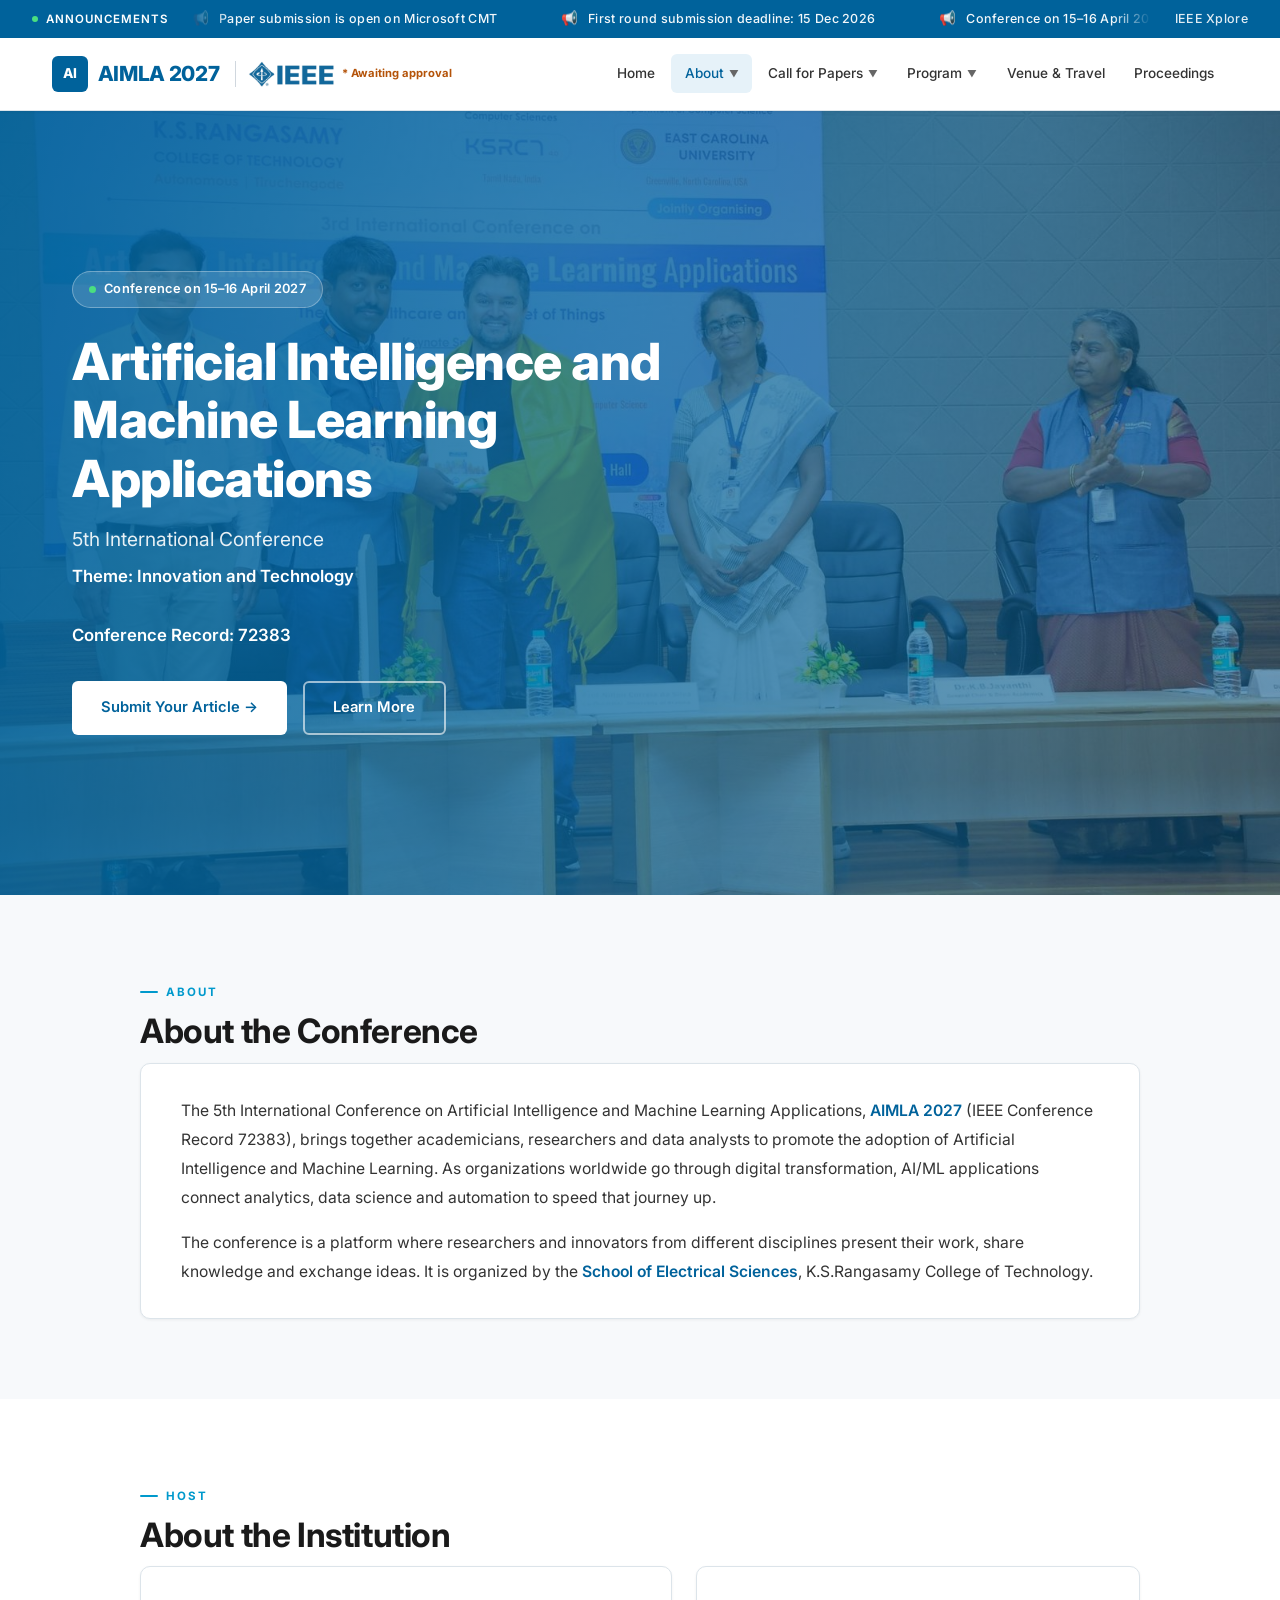
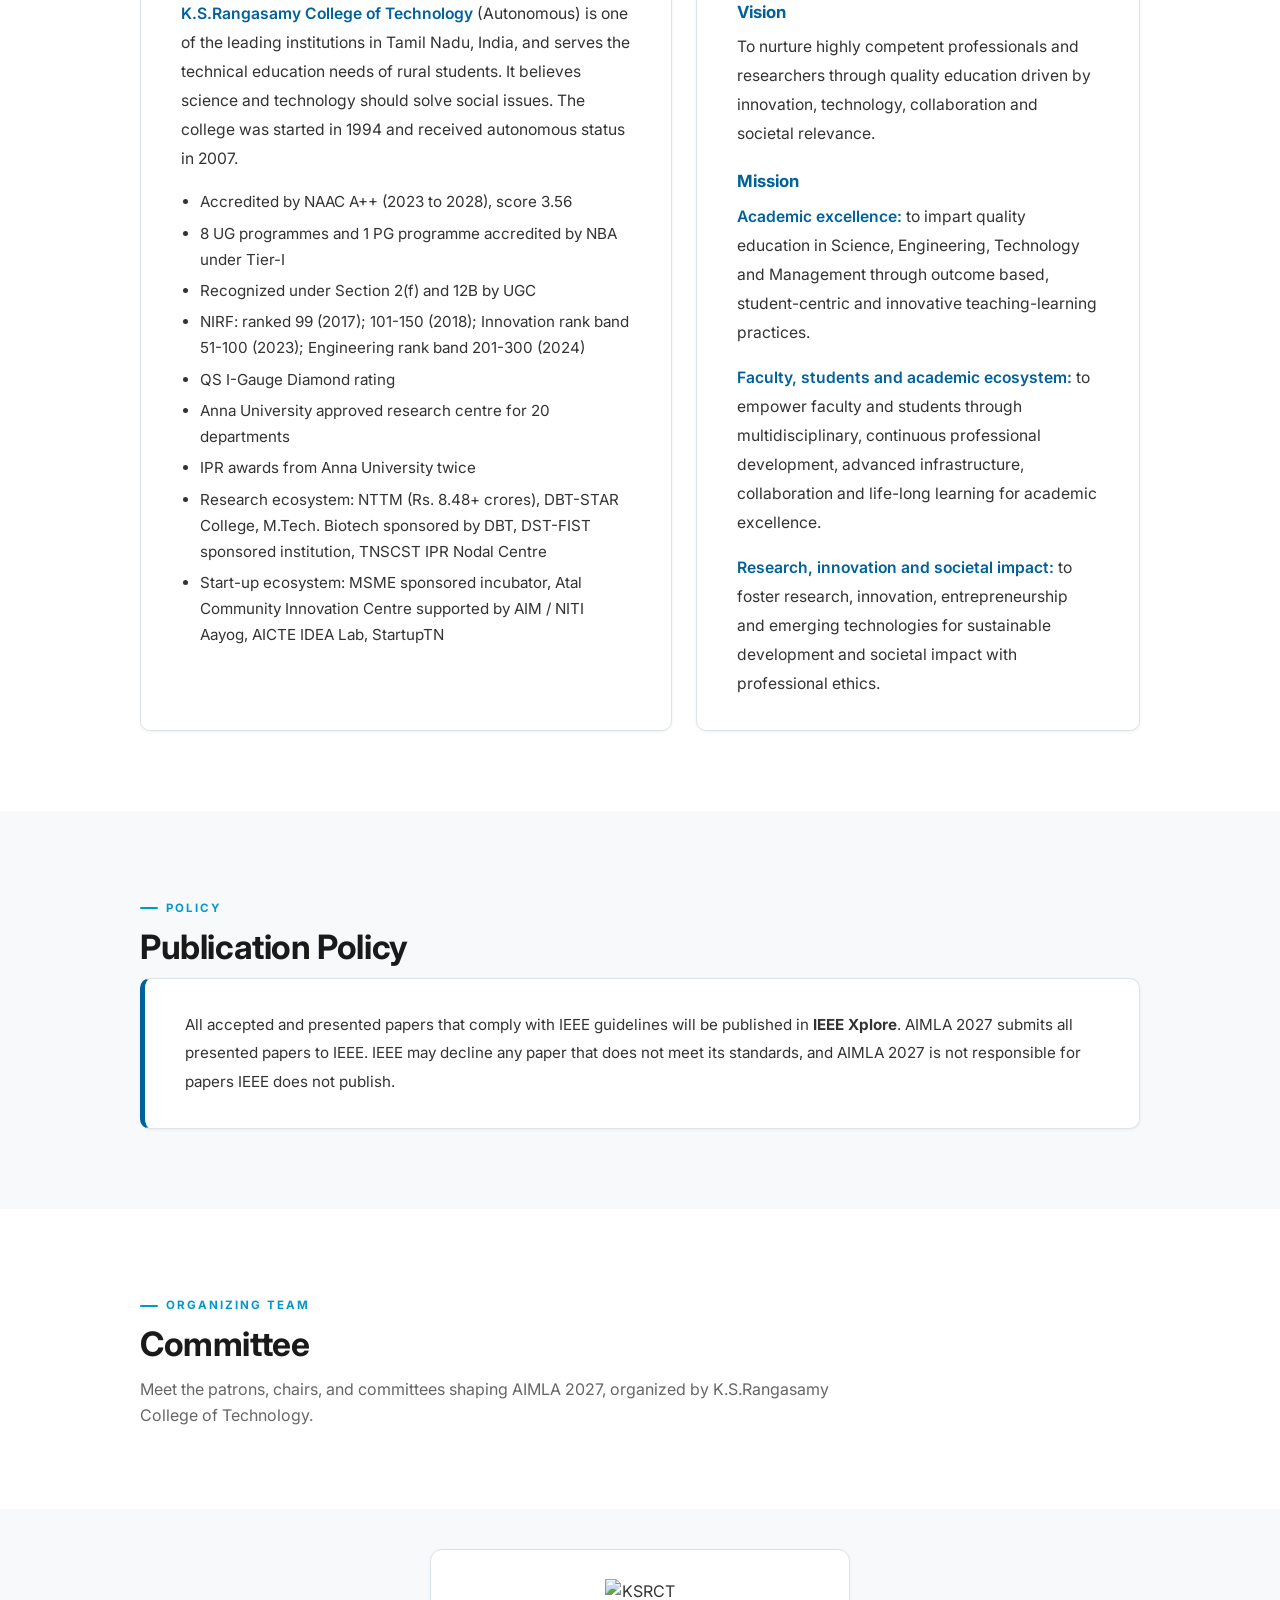
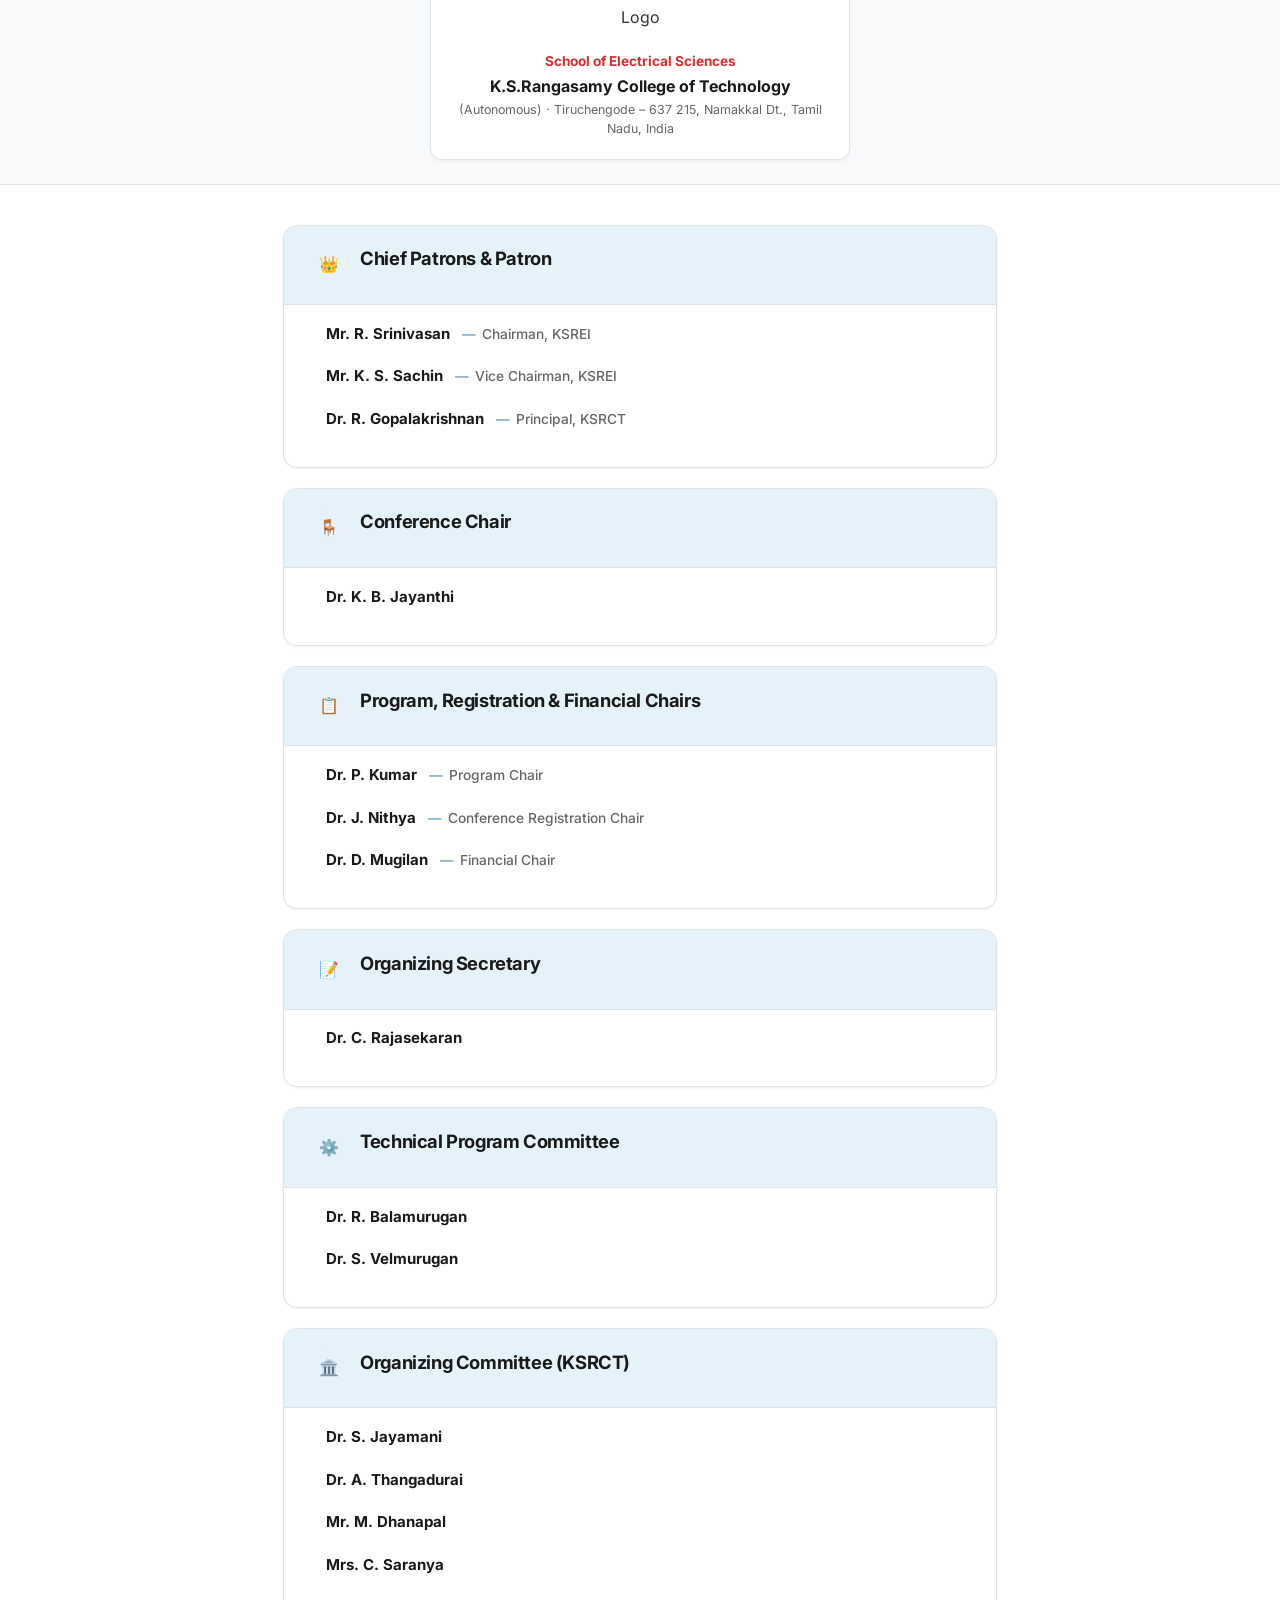
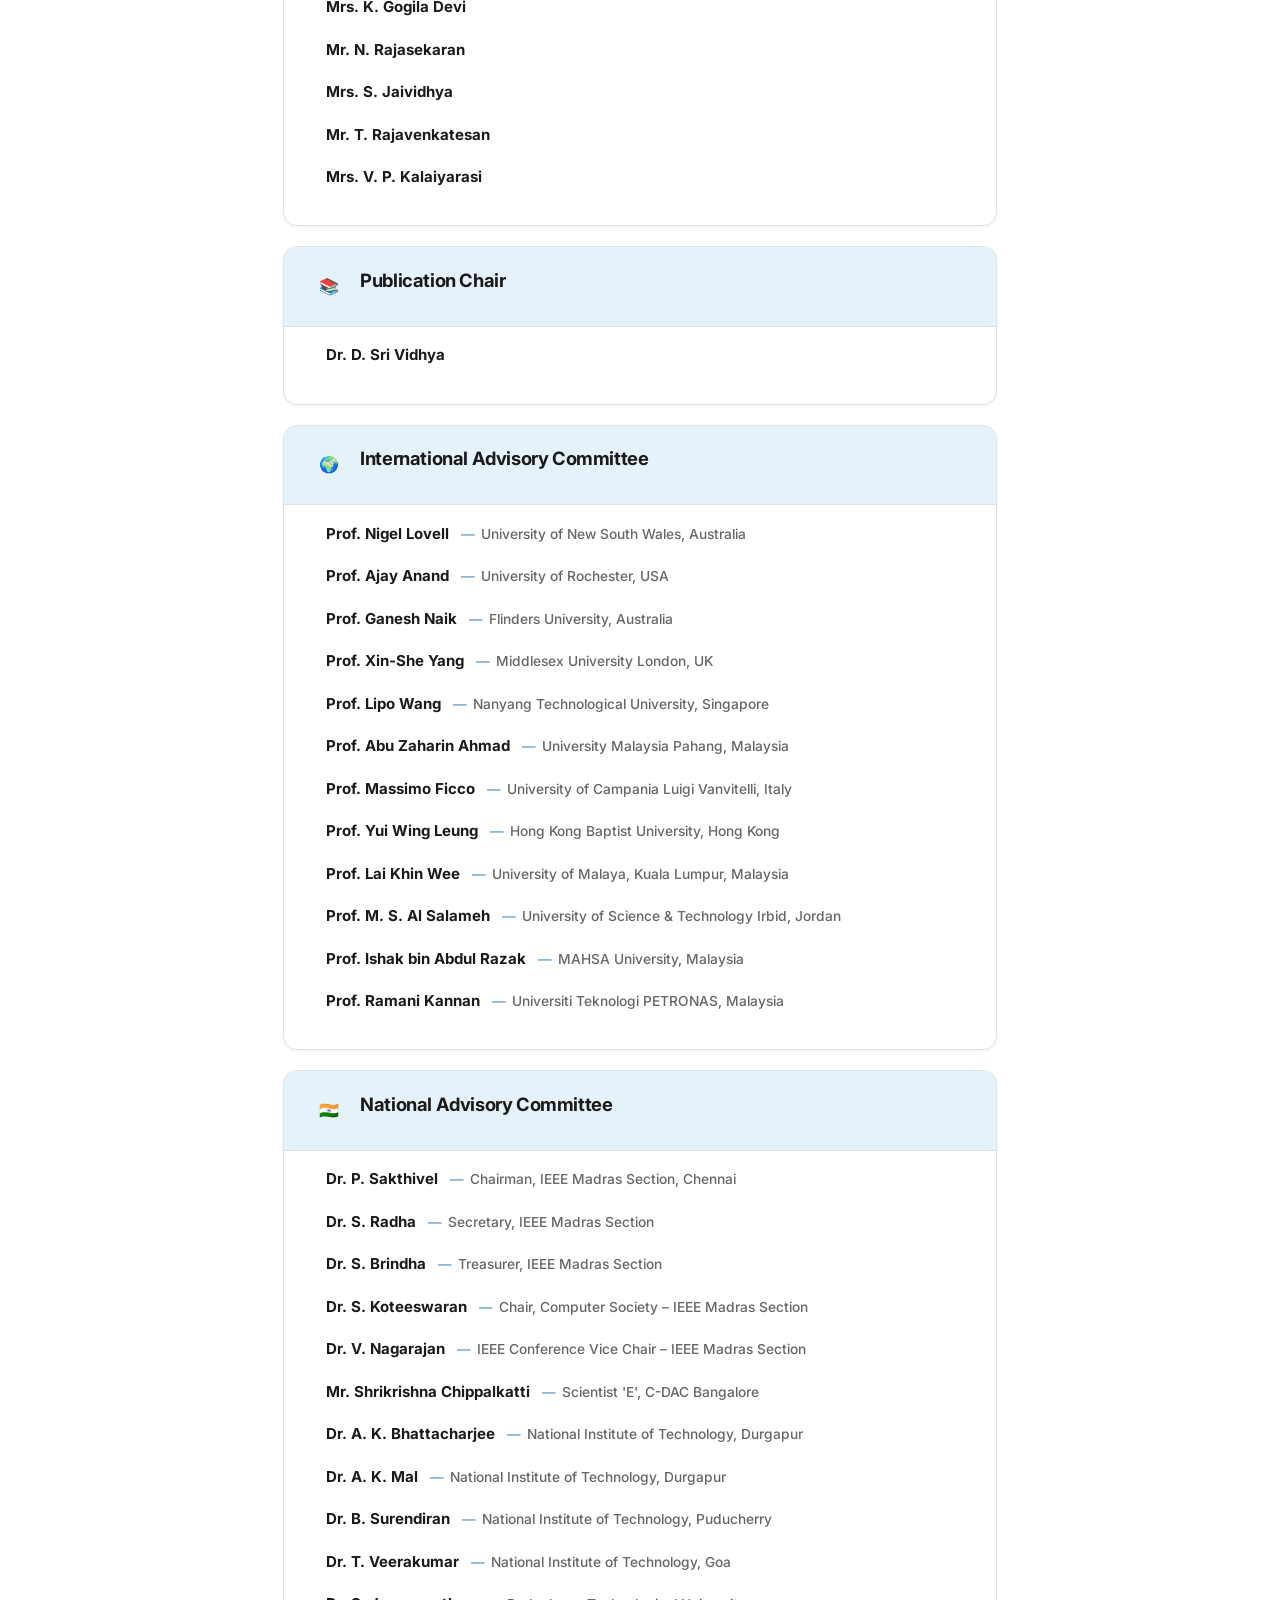
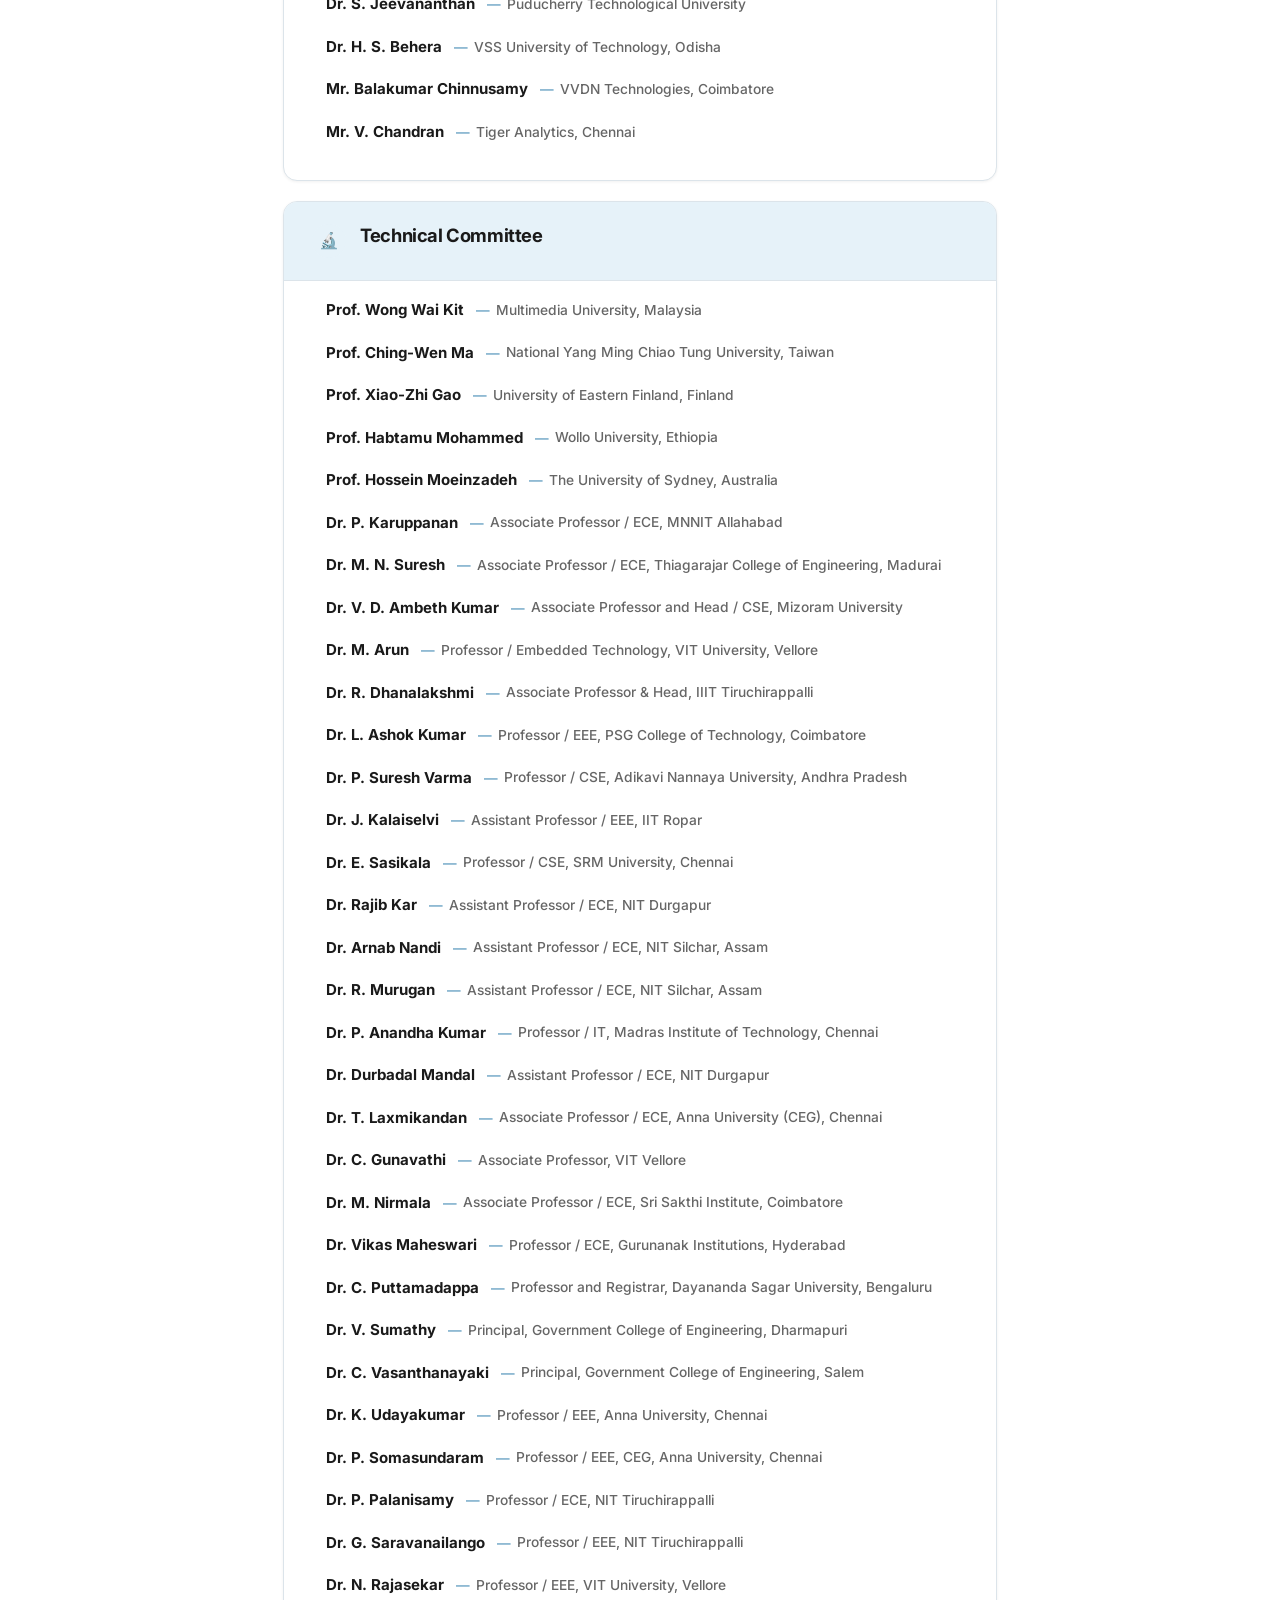
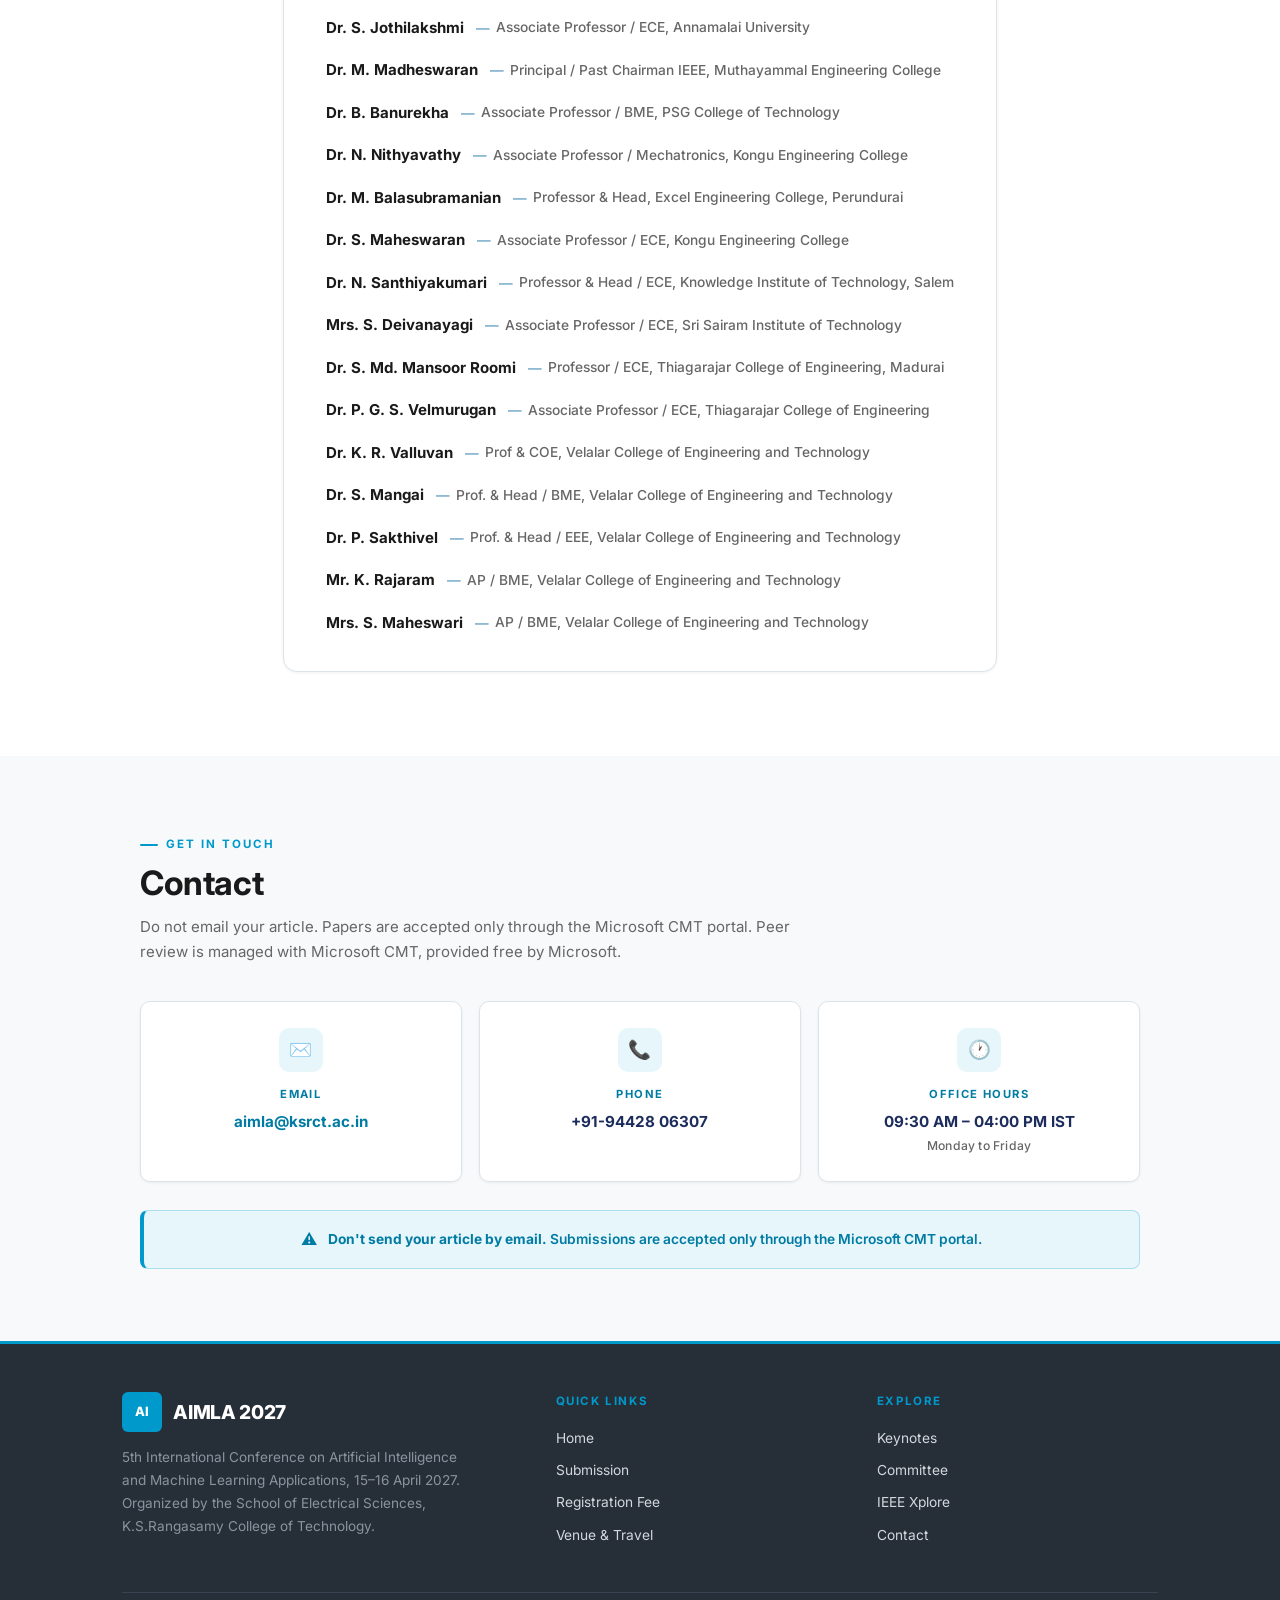
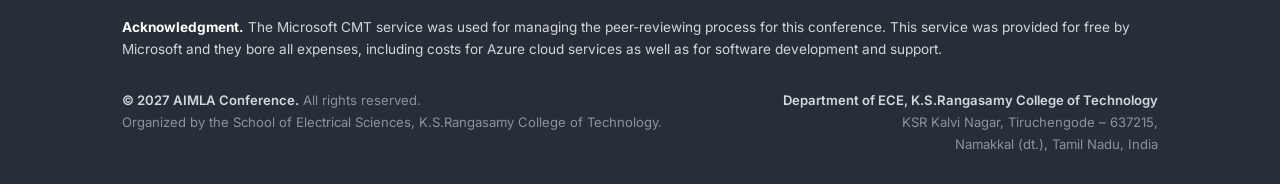
==== commit 545e1671: "Committee page: rename Chairs to Conference Chair Co-Authored-By: Claude Opus 5.5 <noreply@anthropic" ====
--- a/about.html
+++ b/about.html
@@ -248,13 +248,13 @@
             </div>
         </div>
 
-        <!-- 2. CHAIRS -->
+        <!-- 2. CONFERENCE CHAIR -->
         <div class="committee-section" id="chairs">
             <div class="section-header">
                 <div class="section-header-left">
                     <span class="section-icon-badge">🪑</span>
                     <div>
-                        <div class="section-title">Chairs</div>
+                        <div class="section-title">Conference Chair</div>
                     </div>
                 </div>
             </div>
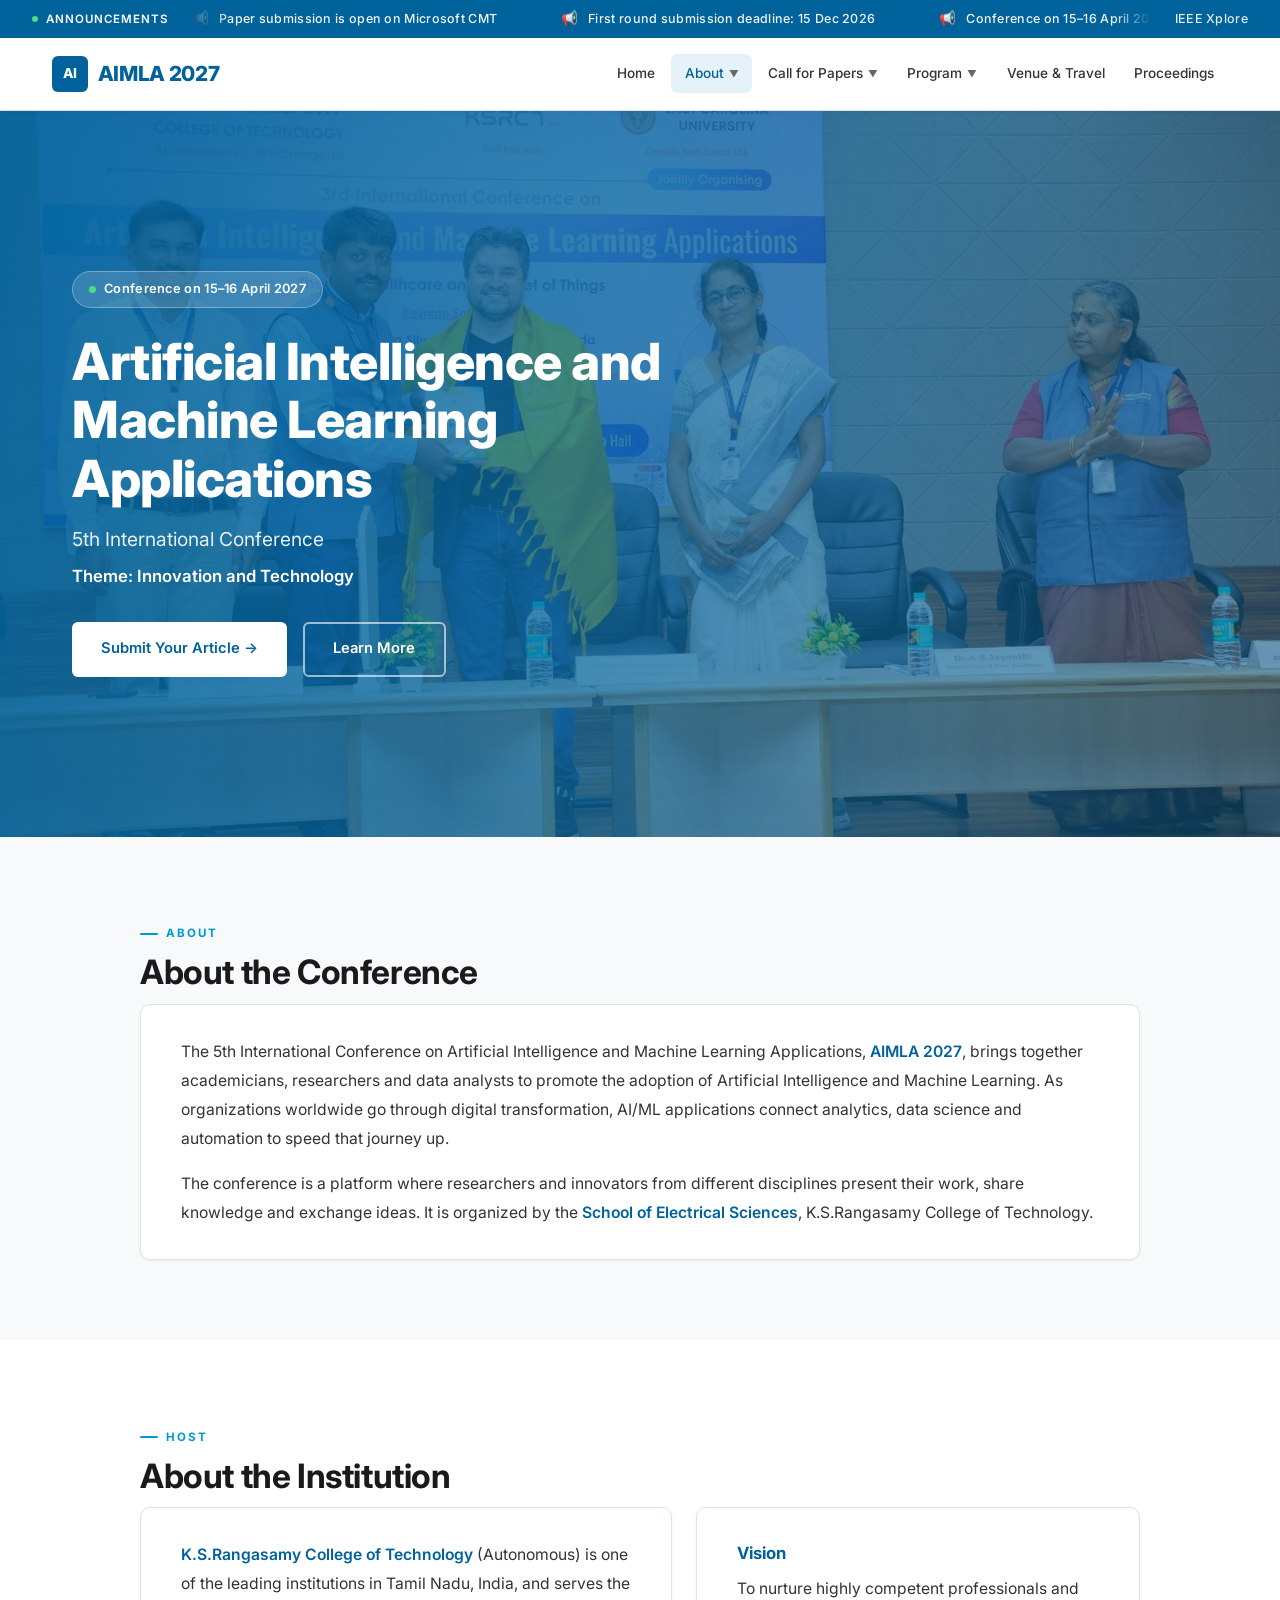
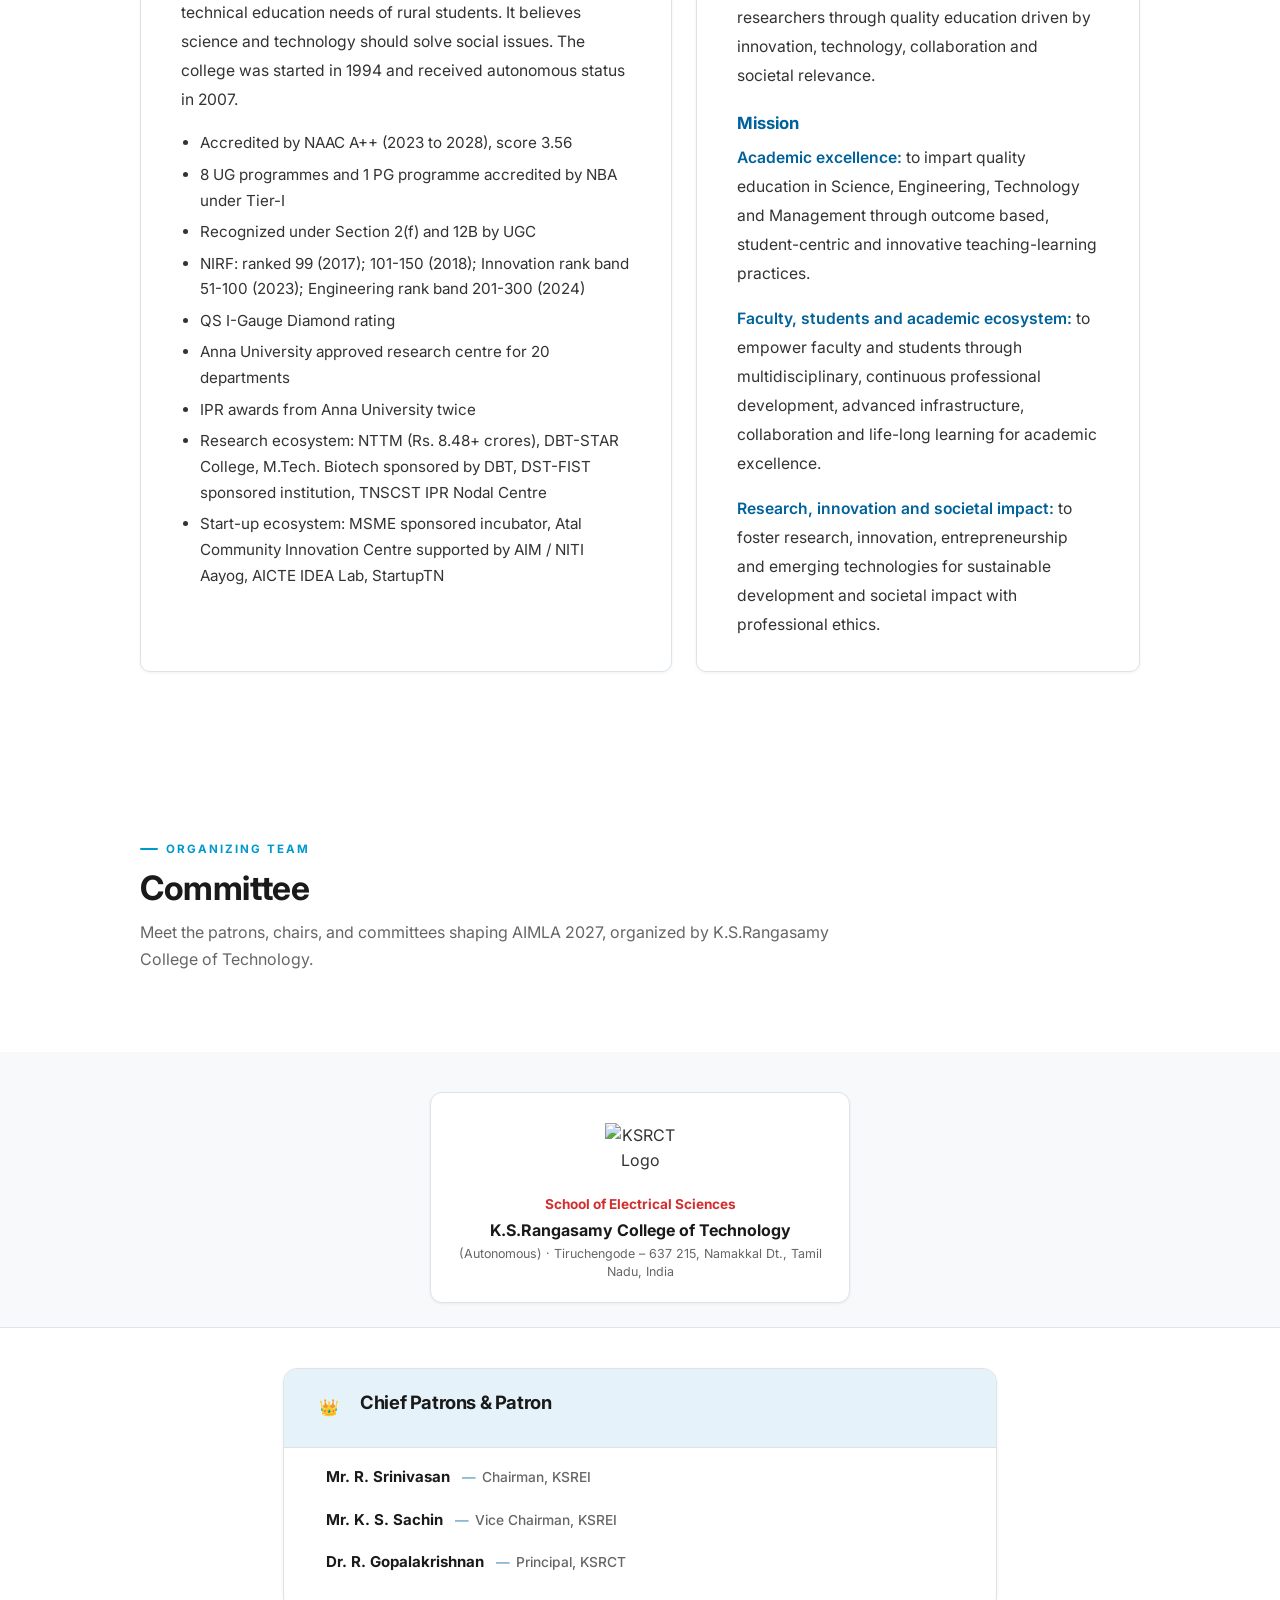
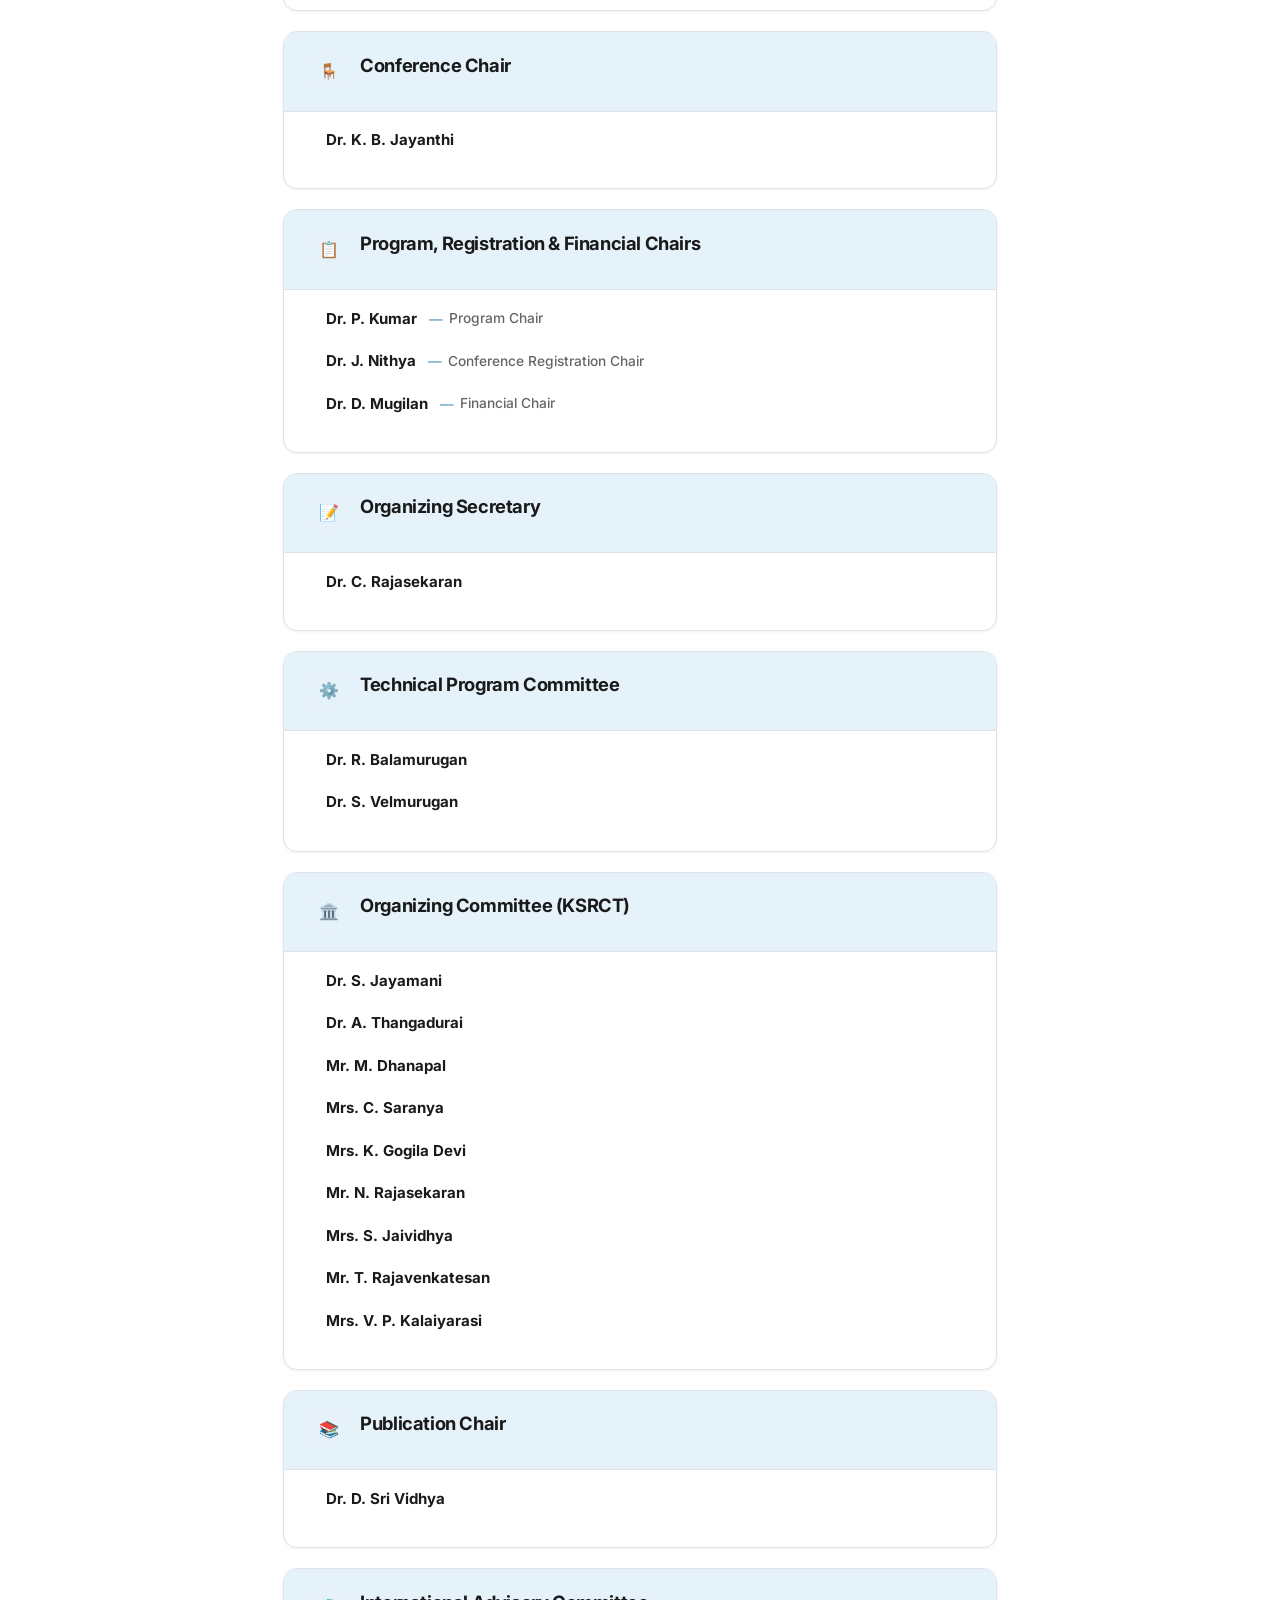
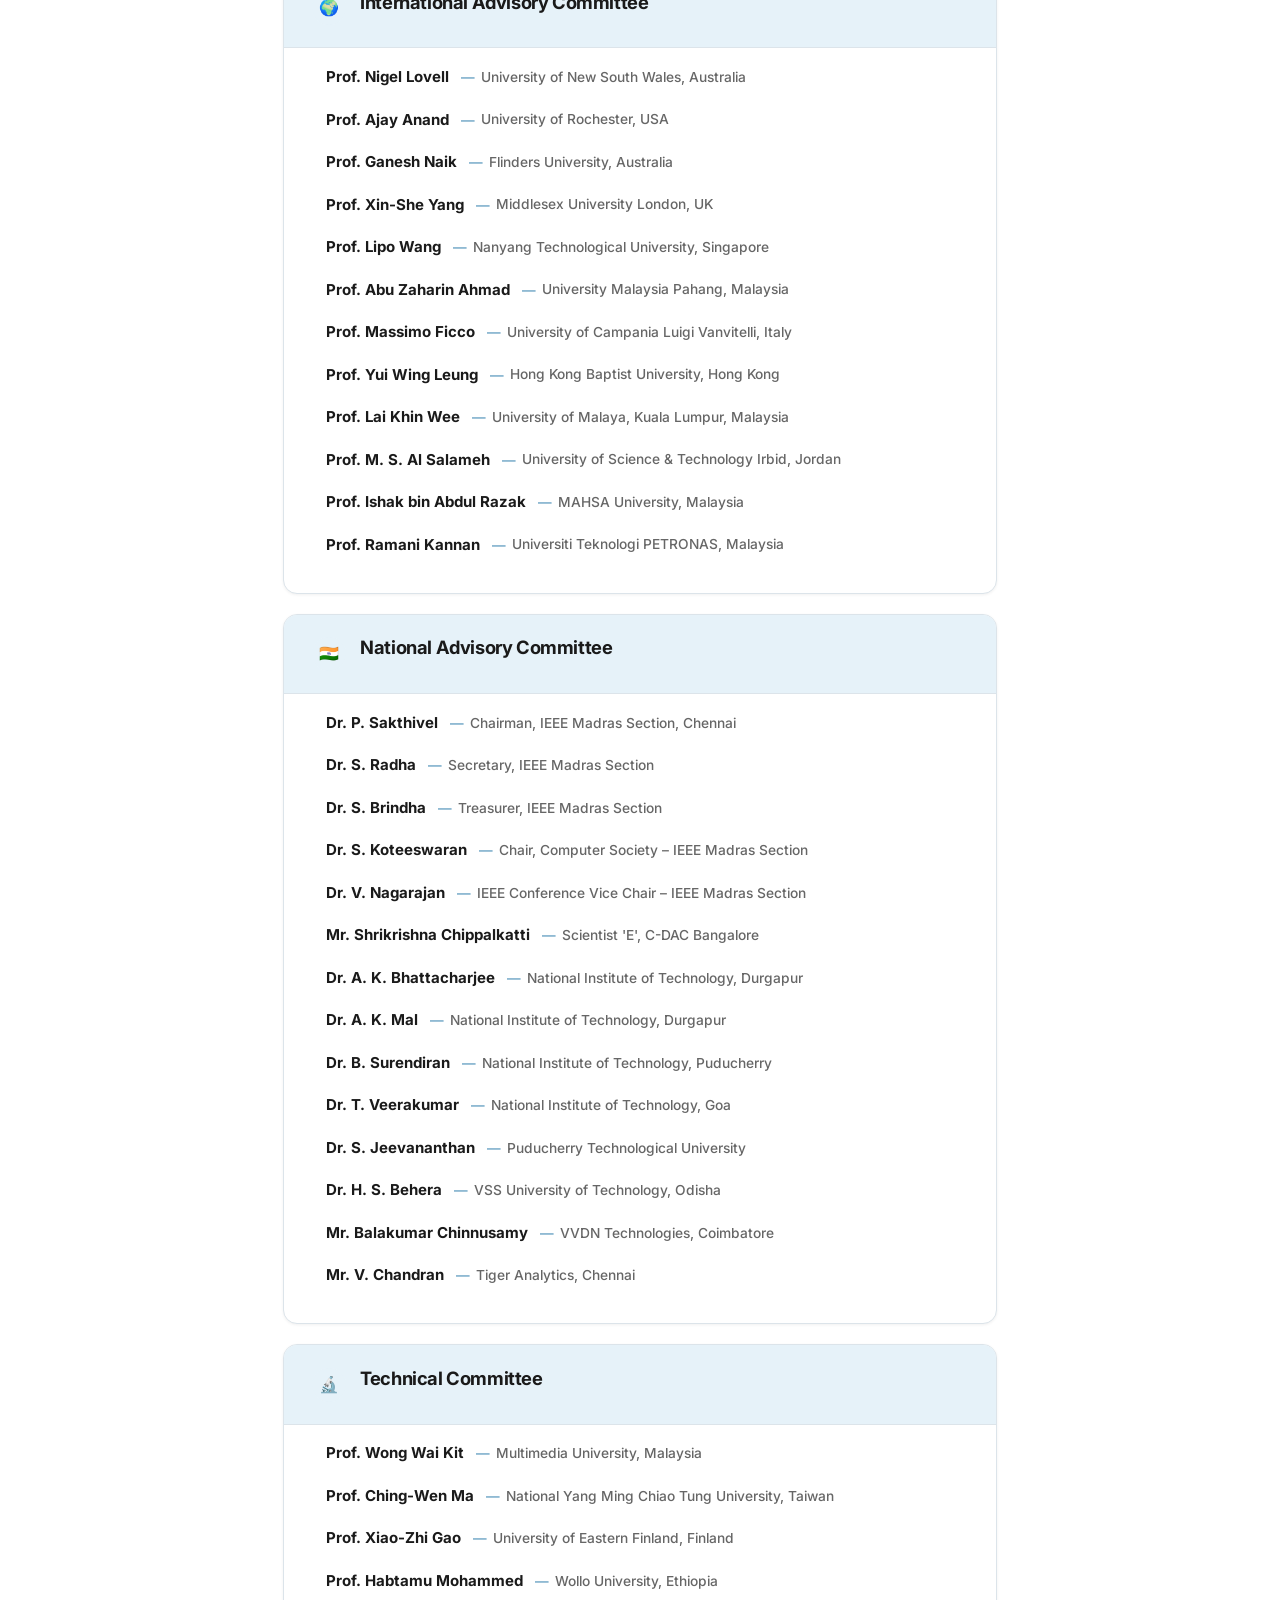
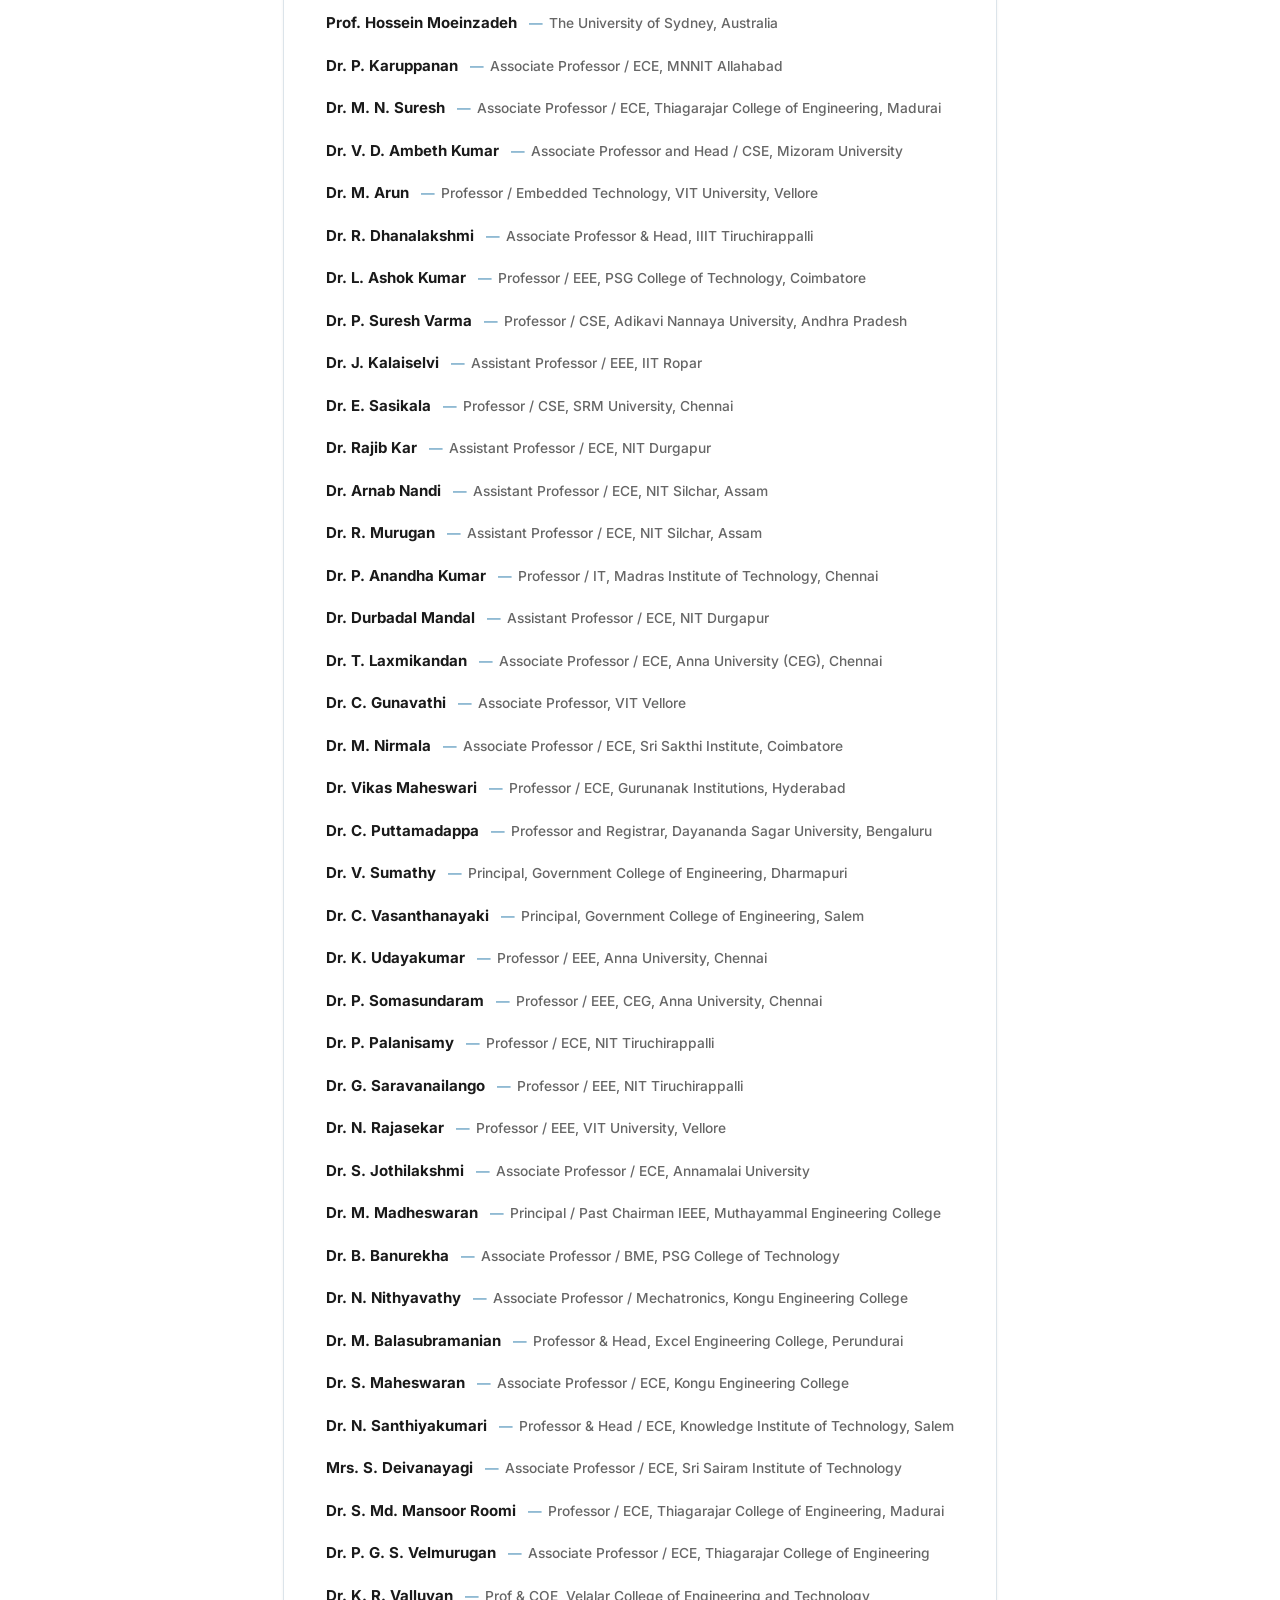
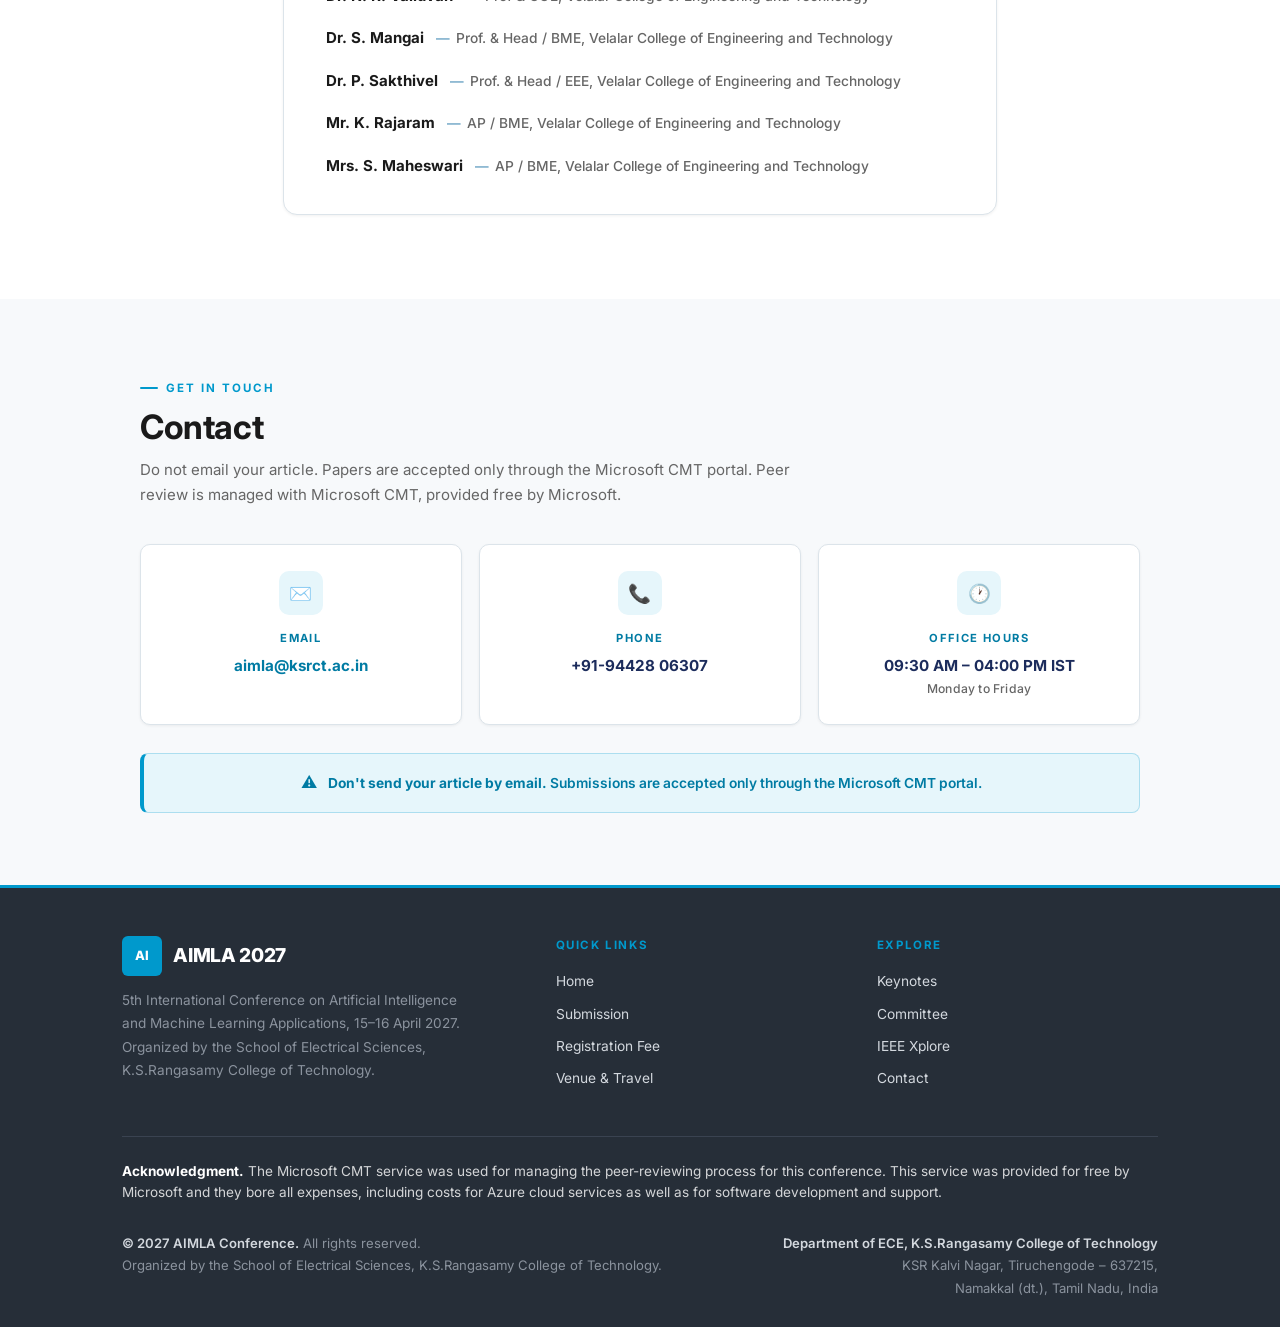
==== commit 34588c01: "Temporarily hide IEEE logo, conference record and publication policy Controlled by 'show_ieee' => fa" ====
--- a/about.html
+++ b/about.html
@@ -8,9 +8,9 @@
     <link rel="preconnect" href="https://fonts.googleapis.com">
     <link rel="preconnect" href="https://fonts.gstatic.com" crossorigin>
     <link href="https://fonts.googleapis.com/css2?family=Inter:wght@300;400;500;600;700;800&family=Playfair+Display:ital,wght@0,600;0,700;1,600&display=swap" rel="stylesheet">
-    <link rel="stylesheet" href="assets/css/site-header.css">
-    <link rel="stylesheet" href="assets/css/about.css">
-    <link rel="stylesheet" href="assets/css/site-footer.css">
+    <link rel="stylesheet" href="assets/css/site-header.css?v=1794645495">
+    <link rel="stylesheet" href="assets/css/about.css?v=1794886032">
+    <link rel="stylesheet" href="assets/css/site-footer.css?v=1794645495">
 </head>
 <body>
 
@@ -44,11 +44,7 @@
         <div class="nav-container">
             <a href="index.html" class="nav-logo">
                 <span class="logo-mark">AI</span>
-                AIMLA 2027                <span class="ieee-tag">
-                    <img src="assets/img/ieee-logo.png" alt="IEEE" class="ieee-mark">
-                    <span class="ieee-approval">* Awaiting approval</span>
-                </span>
-            </a>
+                AIMLA 2027            </a>
 
             <button class="mobile-toggle" onclick="toggleNav()" aria-label="Menu">☰</button>
 
@@ -115,7 +111,6 @@
                 <h1>Artificial Intelligence and Machine Learning Applications</h1>
                 <p class="subtitle">5th International Conference</p>
                 <p class="theme">Theme: Innovation and Technology</p>
-                <p class="theme">Conference Record: 72383</p>
                 <div class="hero-buttons">
                     <a href="callforpapers.html#submission" class="btn btn-primary">Submit Your Article →</a>
                     <a href="#about" class="btn btn-outline">Learn More</a>
@@ -132,7 +127,7 @@
             <div class="about-grid">
                 <div class="about-card">
                     <p>
-                        The 5th International Conference on Artificial Intelligence and Machine Learning Applications, <strong>AIMLA 2027</strong> (IEEE Conference Record 72383), brings together academicians, researchers and data analysts to promote the adoption of Artificial Intelligence and Machine Learning. As organizations worldwide go through digital transformation, AI/ML applications connect analytics, data science and automation to speed that journey up.
+                        The 5th International Conference on Artificial Intelligence and Machine Learning Applications, <strong>AIMLA 2027</strong>, brings together academicians, researchers and data analysts to promote the adoption of Artificial Intelligence and Machine Learning. As organizations worldwide go through digital transformation, AI/ML applications connect analytics, data science and automation to speed that journey up.
                     </p>
                     <p>
                         The conference is a platform where researchers and innovators from different disciplines present their work, share knowledge and exchange ideas. It is organized by the <strong>School of Electrical Sciences</strong>, K.S.Rangasamy College of Technology.
@@ -176,18 +171,6 @@
         </div>
     </section>
 
-    <!-- PUBLICATION POLICY -->
-    <section id="policy" class="alt-bg">
-        <div class="container">
-            <div class="section-label">Policy</div>
-            <h2 class="section-title">Publication Policy</h2>
-            <div class="policy-card">
-                <p>
-                    All accepted and presented papers that comply with IEEE guidelines will be published in <strong>IEEE Xplore</strong>. AIMLA 2027 submits all presented papers to IEEE. IEEE may decline any paper that does not meet its standards, and AIMLA 2027 is not responsible for papers IEEE does not publish.
-                </p>
-</div>
-        </div>
-    </section>
 
     <!-- COMMITTEE HEADER (replaces the old Committee Hero) -->
     <section id="committee">
@@ -538,7 +521,7 @@
 
     </div>
 
-    <script src="assets/script/about.js"></script>
+    <script src="assets/script/about.js?v=1794886027"></script>
     <!-- ===== CONTACT ===== -->
     <main class="main-content" id="contact">
         <div class="container">
@@ -618,6 +601,6 @@
         </div>
     </footer>
 
-    <script src="assets/script/site.js"></script>
+    <script src="assets/script/site.js?v=1794645495"></script>
 </body>
 </html>
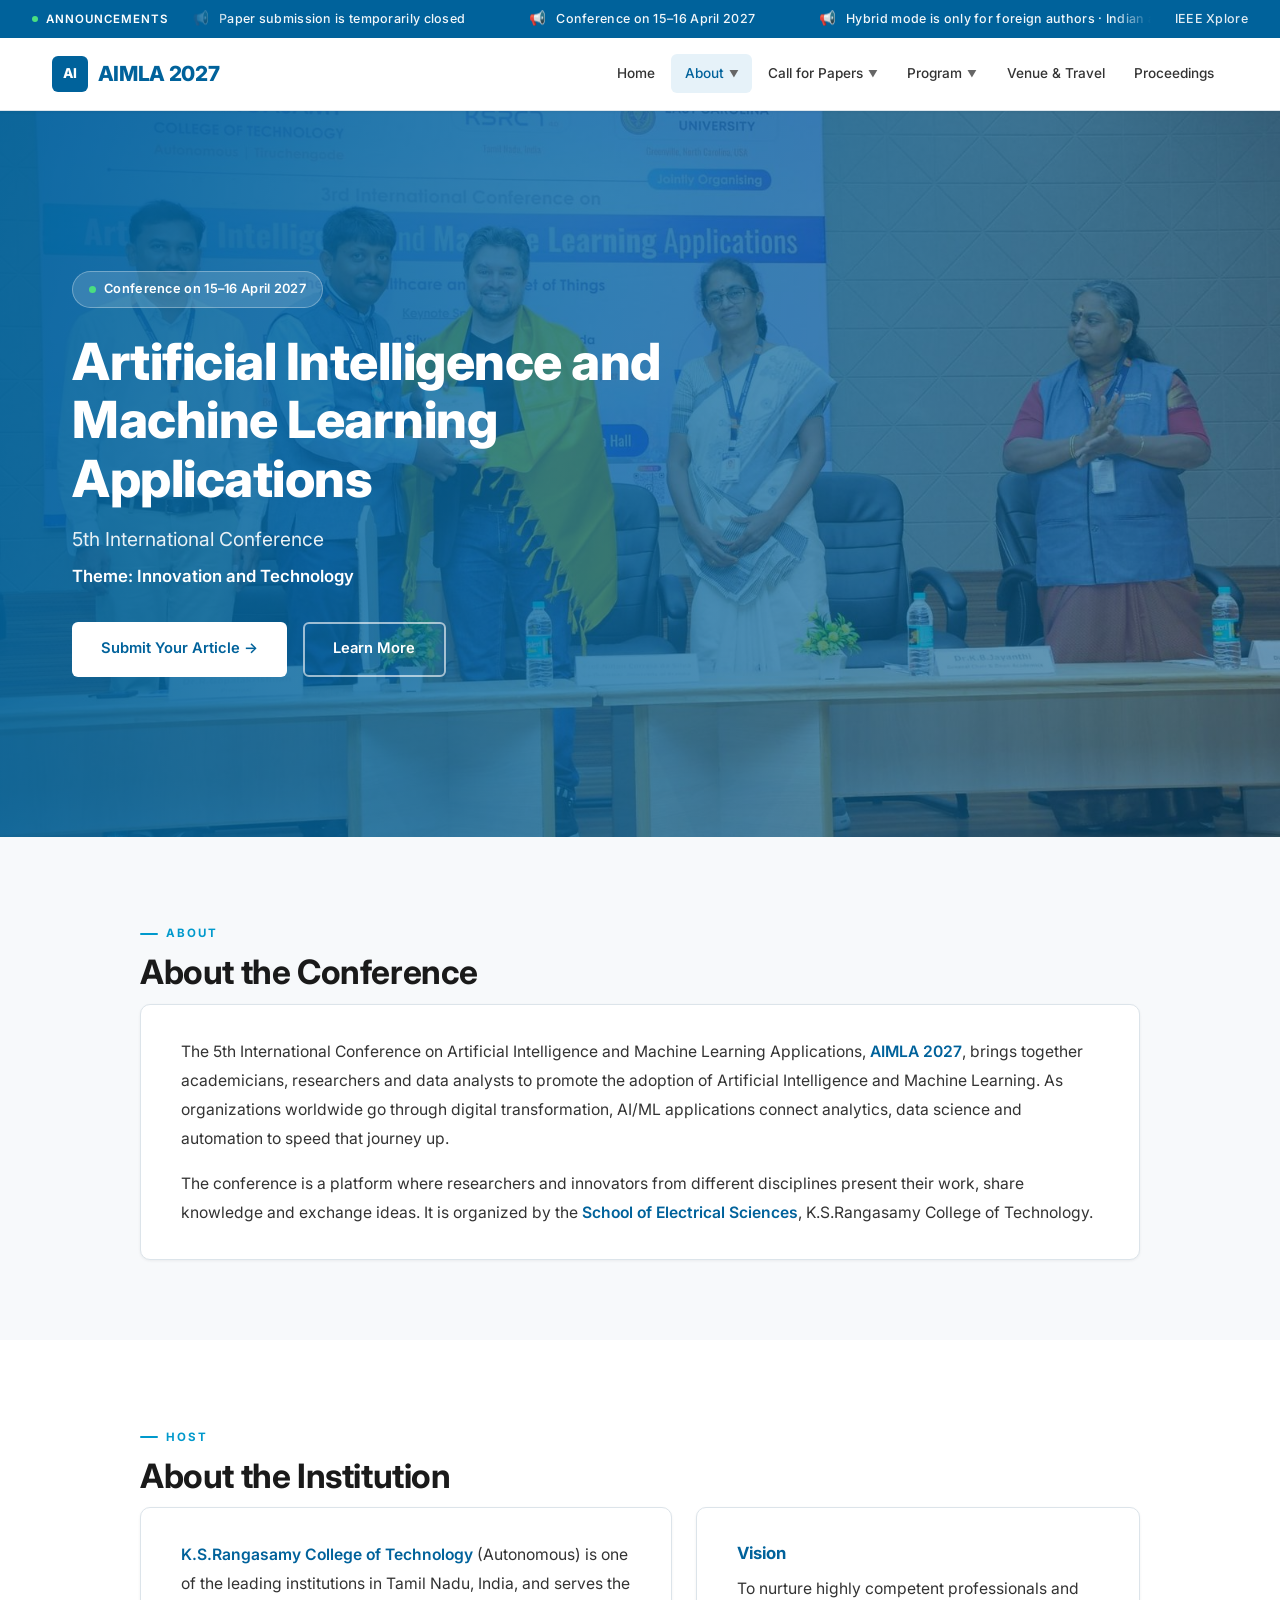
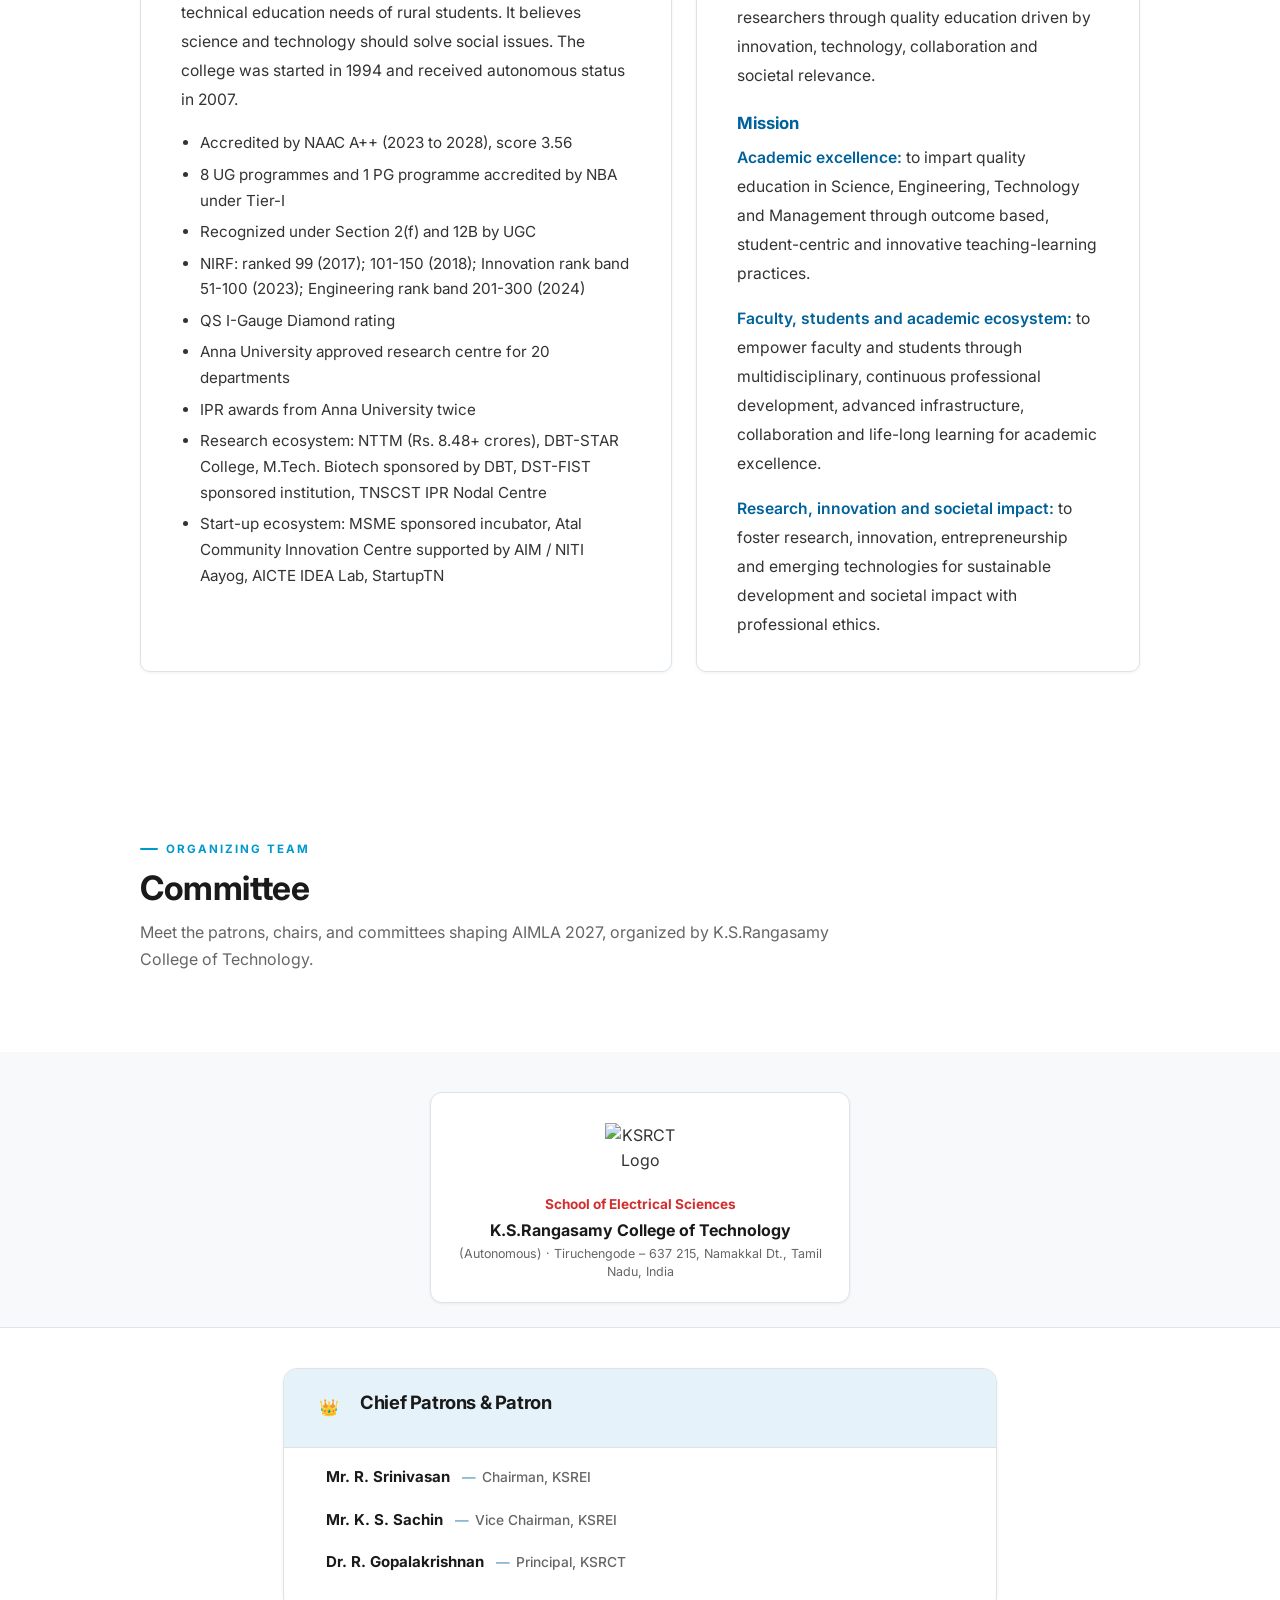
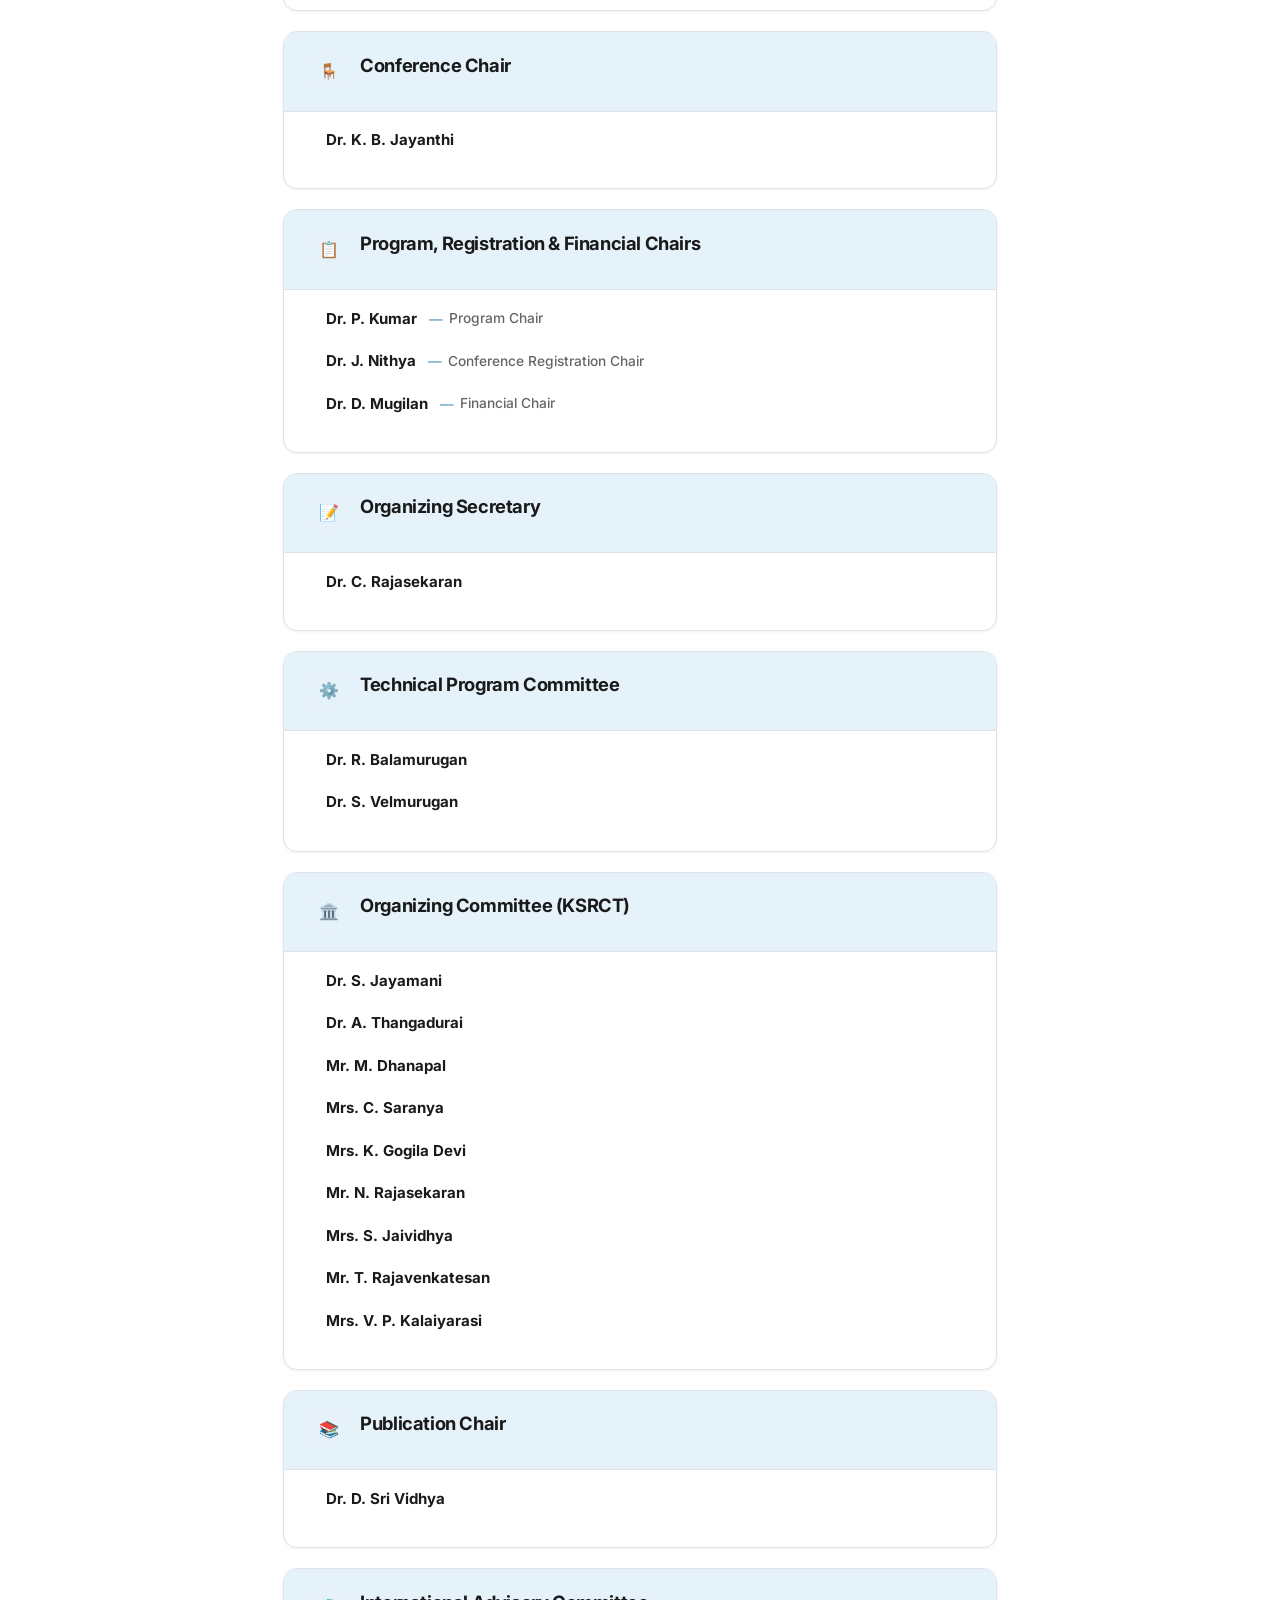
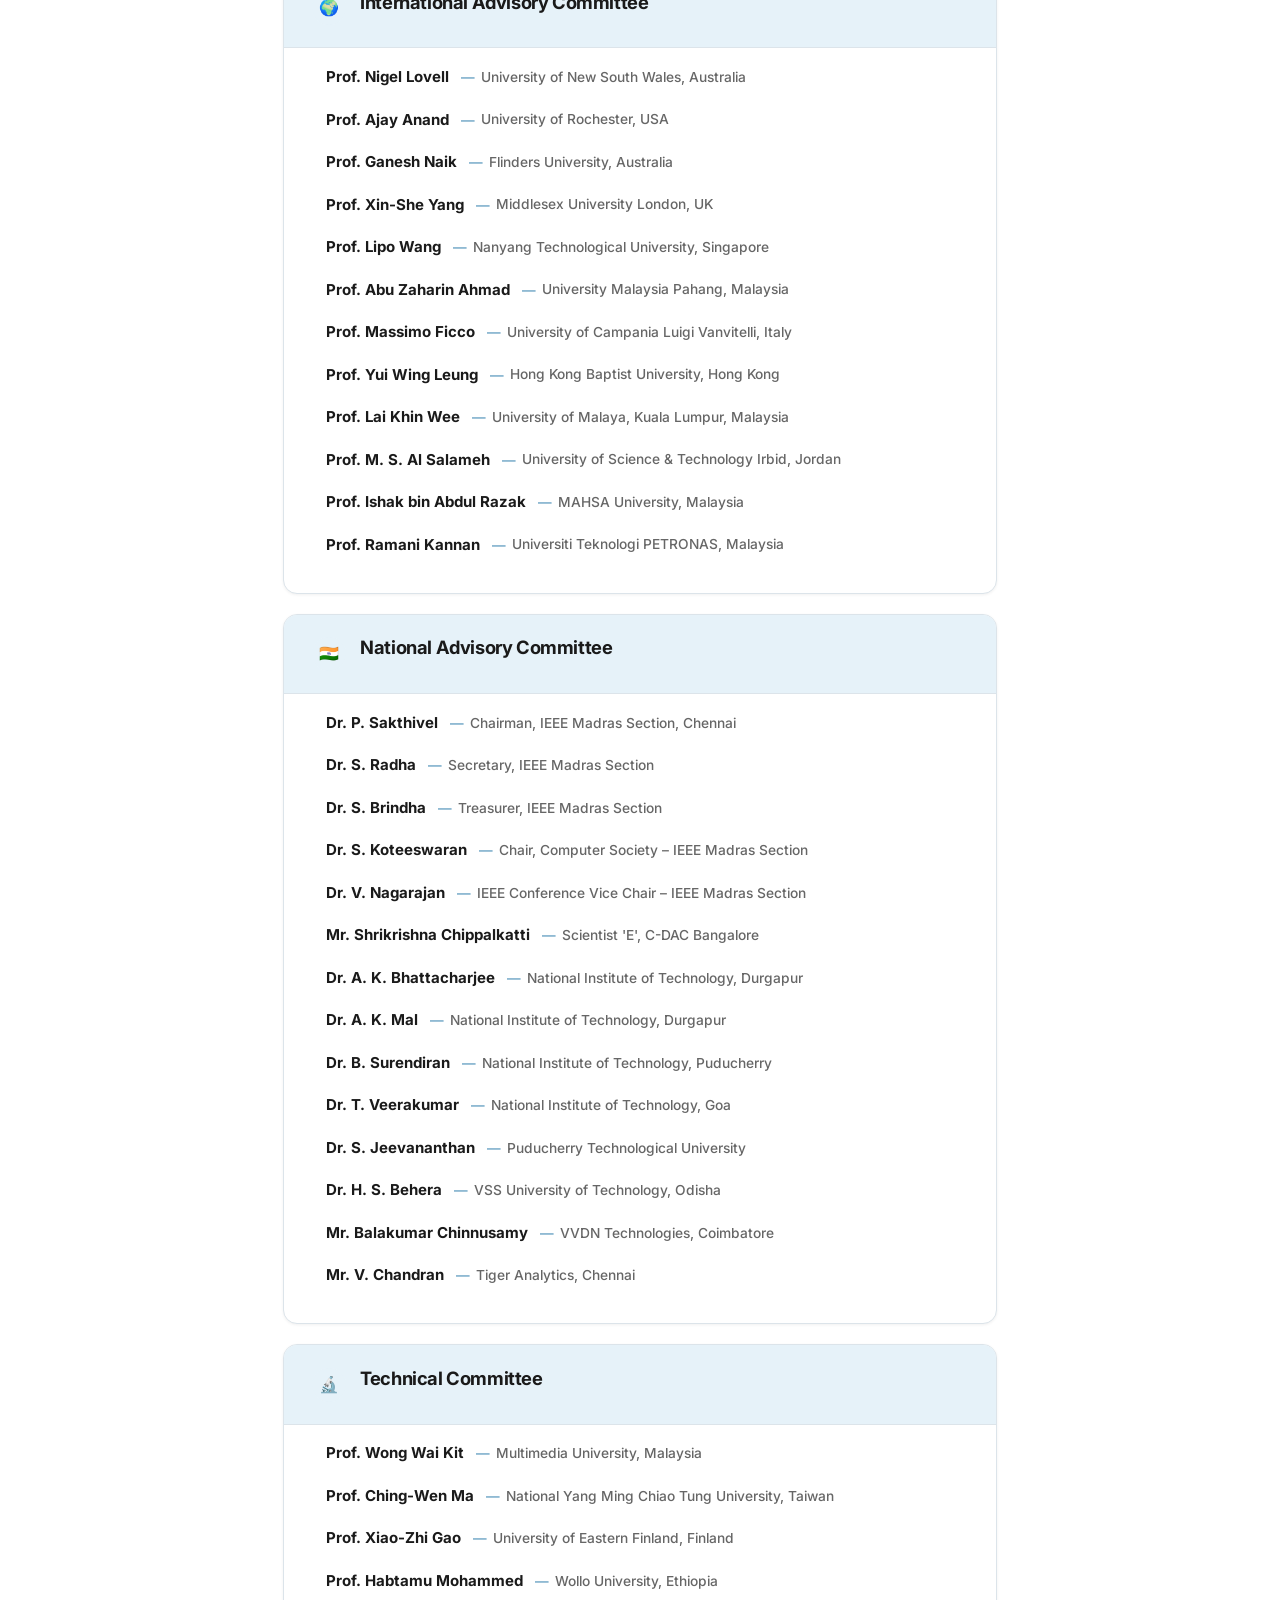
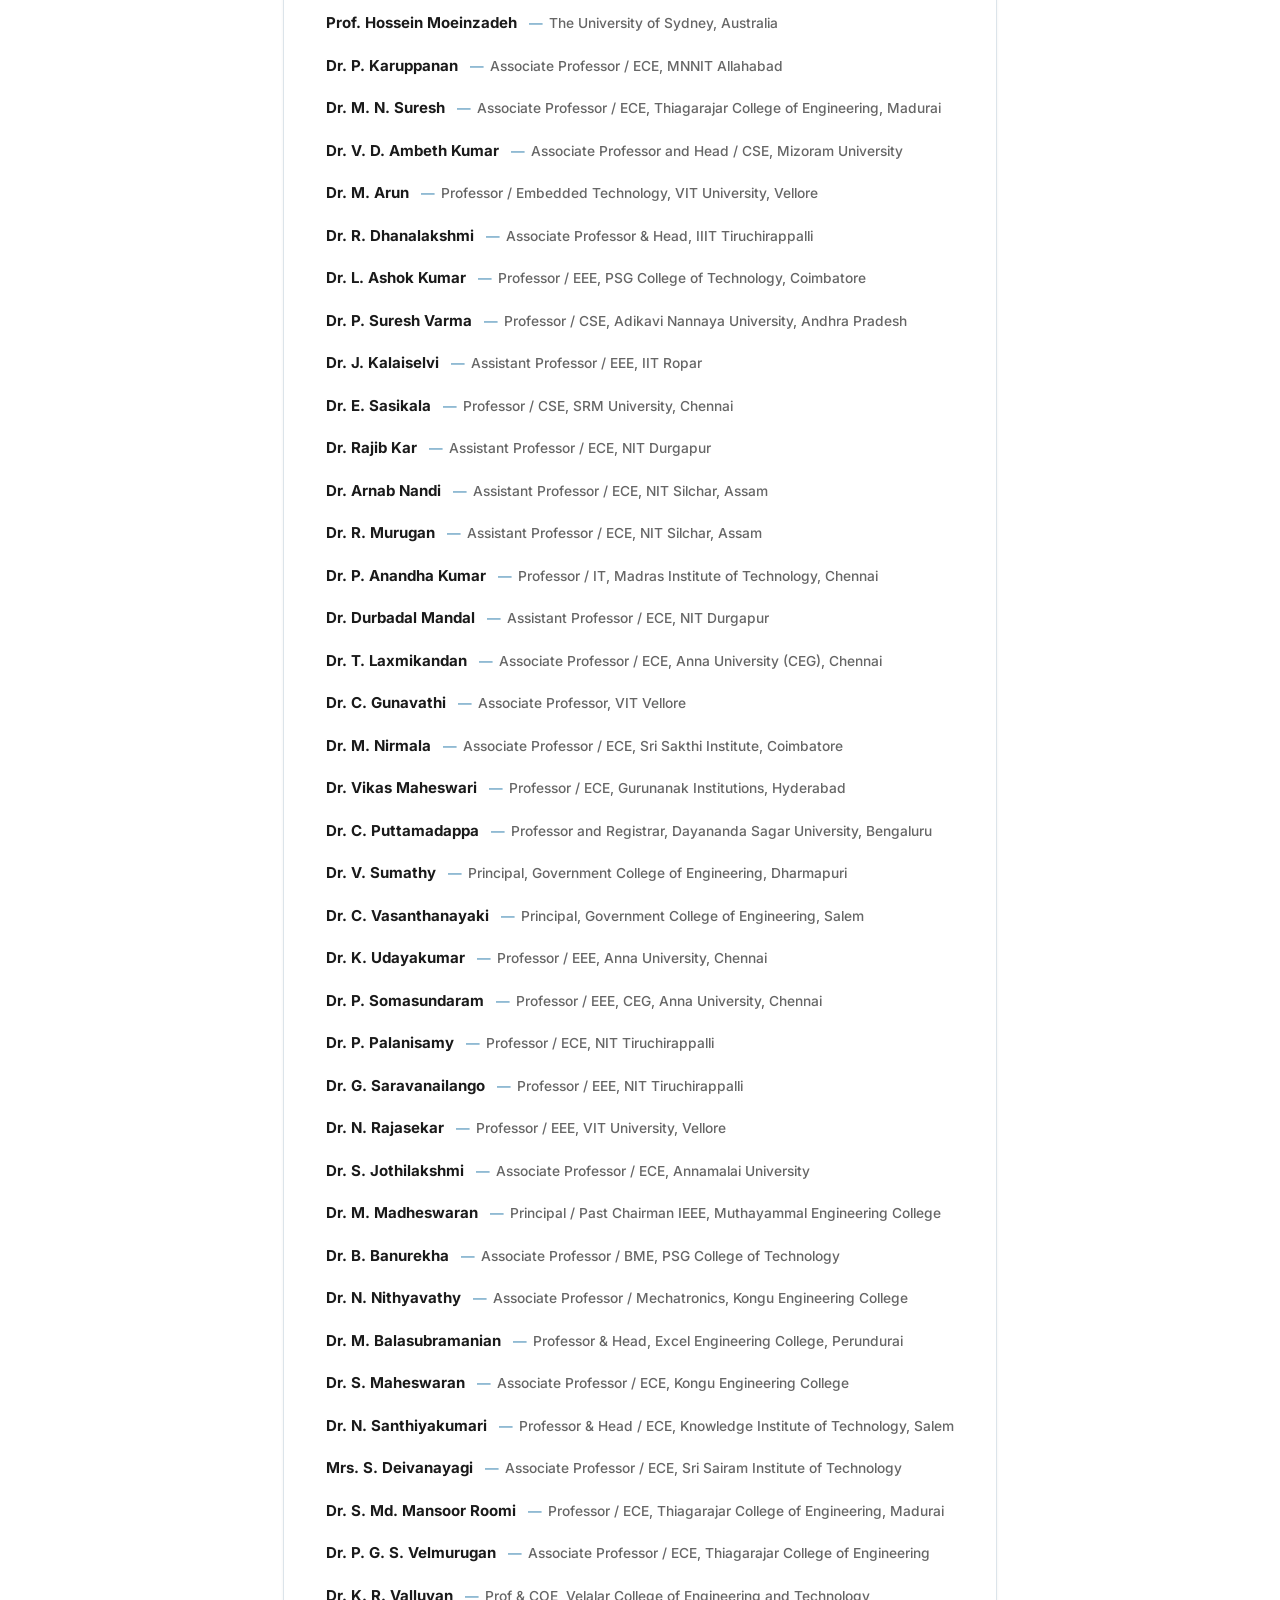
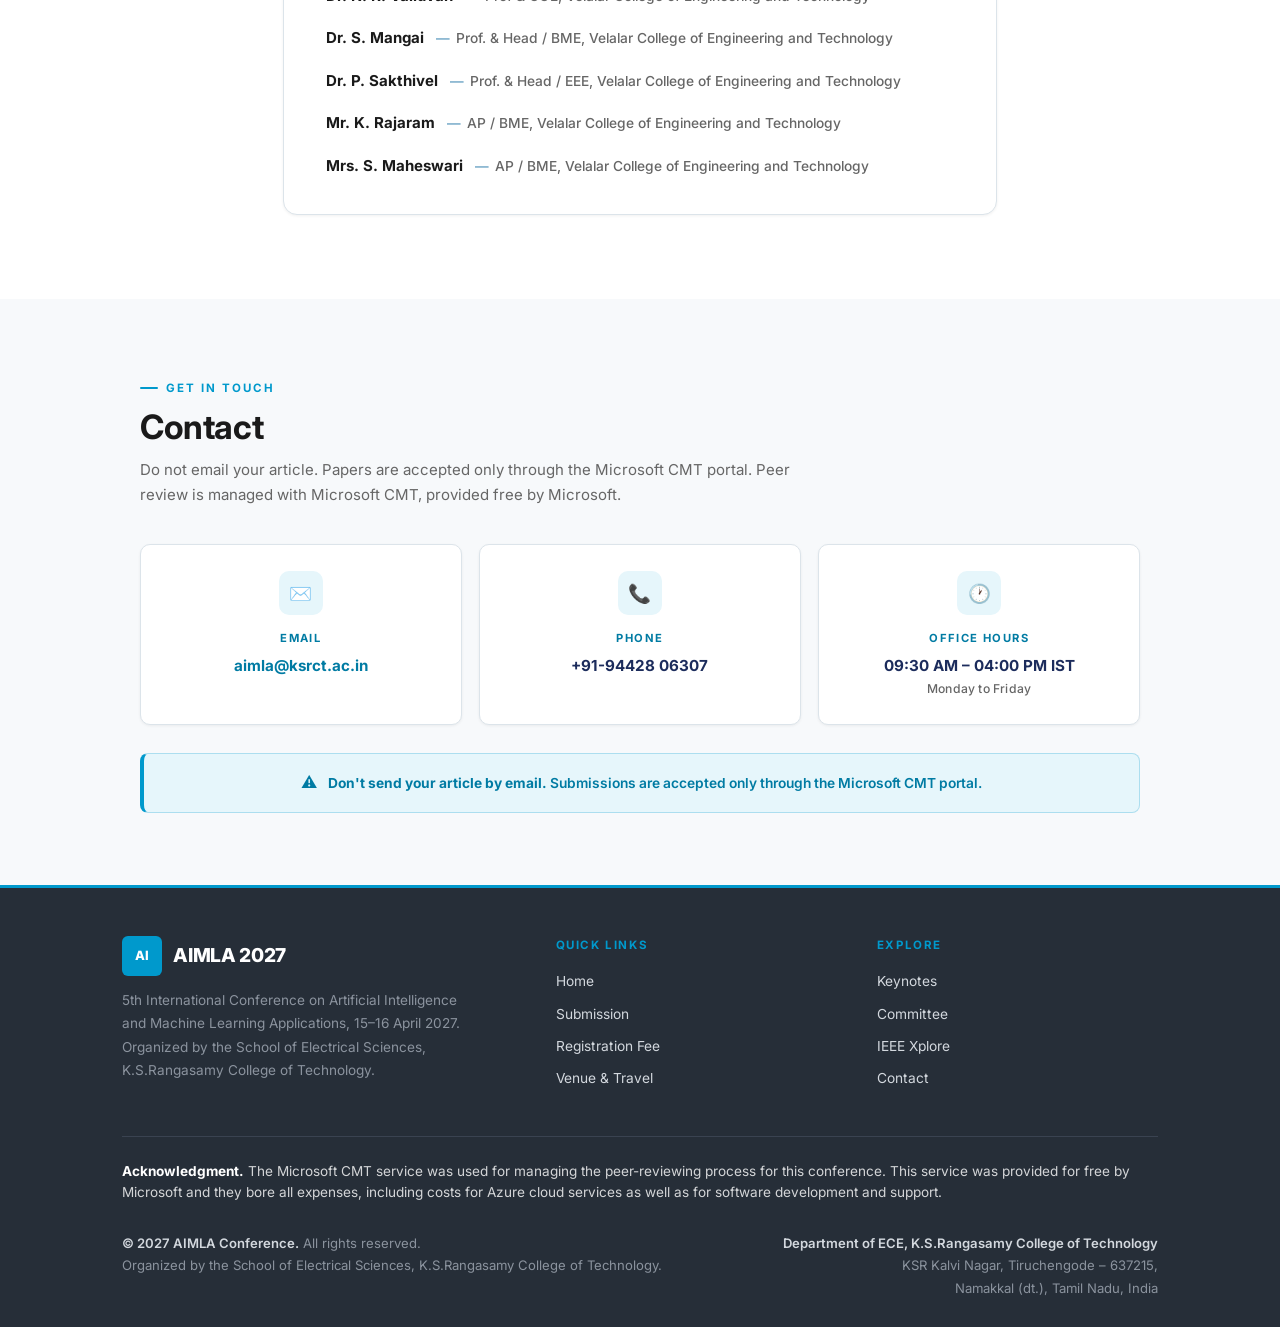
==== commit 8775466a: "Temporarily close paper submission 'submission_paused' => true in includes/config.php: CMT link remo" ====
--- a/about.html
+++ b/about.html
@@ -8,7 +8,7 @@
     <link rel="preconnect" href="https://fonts.googleapis.com">
     <link rel="preconnect" href="https://fonts.gstatic.com" crossorigin>
     <link href="https://fonts.googleapis.com/css2?family=Inter:wght@300;400;500;600;700;800&family=Playfair+Display:ital,wght@0,600;0,700;1,600&display=swap" rel="stylesheet">
-    <link rel="stylesheet" href="assets/css/site-header.css?v=1794645495">
+    <link rel="stylesheet" href="assets/css/site-header.css?v=1795493074">
     <link rel="stylesheet" href="assets/css/about.css?v=1794886032">
     <link rel="stylesheet" href="assets/css/site-footer.css?v=1794645495">
 </head>
@@ -20,14 +20,12 @@
 
         <div class="marquee-wrap" aria-label="Announcements">
             <div class="marquee-track">
-                <span>Paper submission is open on Microsoft CMT</span>
-                <span>First round submission deadline: 15 Dec 2026</span>
+                <span>Paper submission is temporarily closed</span>
                 <span>Conference on 15–16 April 2027</span>
                 <span>Hybrid mode is only for foreign authors · Indian authors must present offline</span>
                 <span>Submit only via Microsoft CMT portal</span>
                 <!-- duplicate for seamless loop -->
-                <span aria-hidden="true">Paper submission is open on Microsoft CMT</span>
-                <span aria-hidden="true">First round submission deadline: 15 Dec 2026</span>
+                <span aria-hidden="true">Paper submission is temporarily closed</span>
                 <span aria-hidden="true">Conference on 15–16 April 2027</span>
                 <span aria-hidden="true">Hybrid mode is only for foreign authors · Indian authors must present offline</span>
                 <span aria-hidden="true">Submit only via Microsoft CMT portal</span>
--- a/assets/css/site-header.css
+++ b/assets/css/site-header.css
@@ -449,3 +449,15 @@
 .important-note li + li { margin-top: 0.3rem; }
 .important-note a { color: #8e1b1b; font-weight: 700; word-break: break-word; }
 @media (max-width: 600px) { .important-note { padding: 0.9rem; gap: 0.7rem; } .important-note ul { font-size: 0.92rem; } }
+
+/* ===== SUBMISSION TEMPORARILY CLOSED (config: submission_paused) ===== */
+.paused-notice-wrap { padding: 2rem 2rem; background: var(--bg-white, #fff); }
+.paused-notice { max-width: 1000px; margin: 0 auto; display: flex; gap: 1rem; align-items: flex-start; background: #fdecea; border: 2px solid #c62828; border-radius: 12px; padding: 1.25rem 1.5rem; }
+.paused-icon { flex: none; width: 2.5rem; height: 2.5rem; border-radius: 50%; background: #c62828; color: #fff; display: flex; align-items: center; justify-content: center; font-size: 1.25rem; font-weight: 800; }
+.paused-notice h3 { margin: 0 0 0.35rem; color: #b71c1c; font-size: 1.2rem; }
+.paused-notice p { margin: 0; color: #4a1c1c; line-height: 1.6; }
+.paused-notice a { color: #b71c1c; font-weight: 600; }
+.timeline.washed { opacity: 0.4; filter: grayscale(1); pointer-events: none; user-select: none; }
+.timeline.washed .date { text-decoration: line-through; }
+.dates-hold-note { margin: 0 0 1.25rem; padding: 0.75rem 1rem; background: #f3f4f6; border-left: 4px solid #9ca3af; border-radius: 6px; color: #374151; font-weight: 600; }
+@media (max-width: 600px) { .paused-notice-wrap { padding: 1.5rem 1.25rem; } .paused-notice { padding: 1rem; } }
